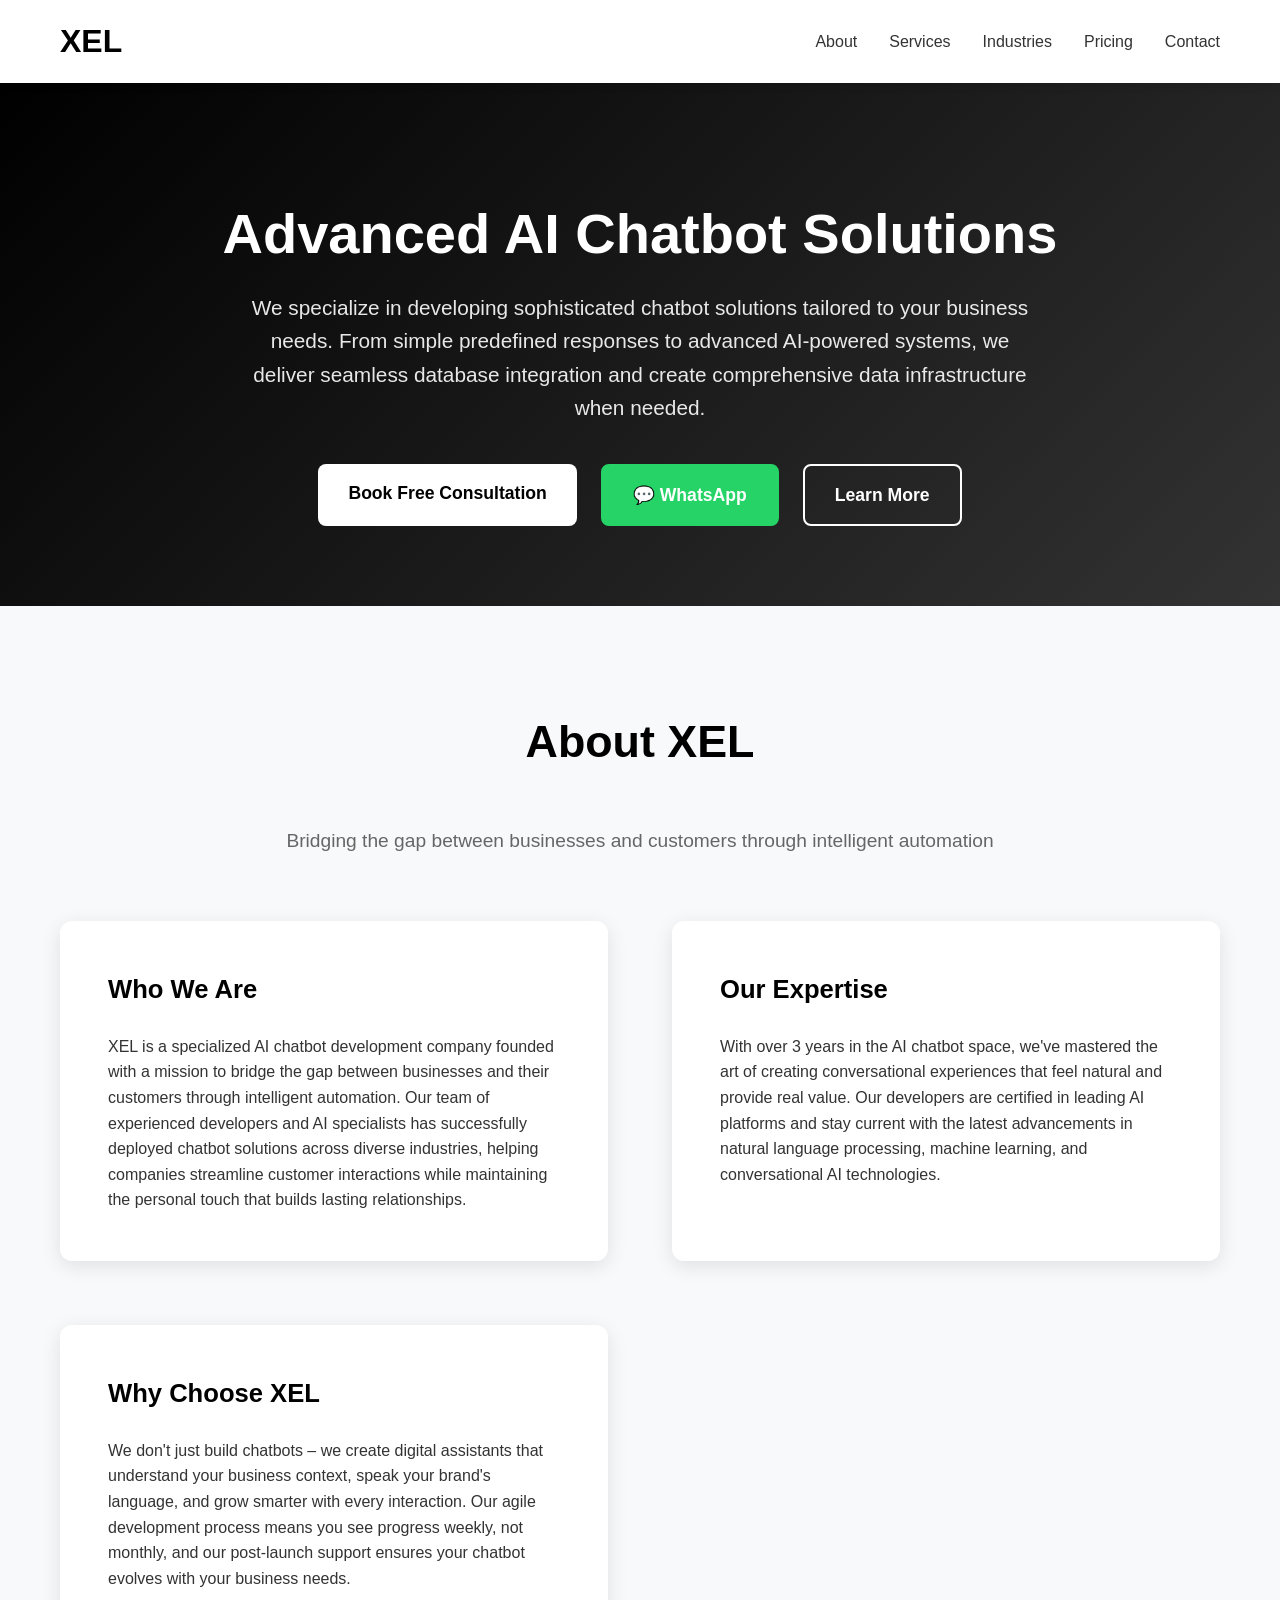
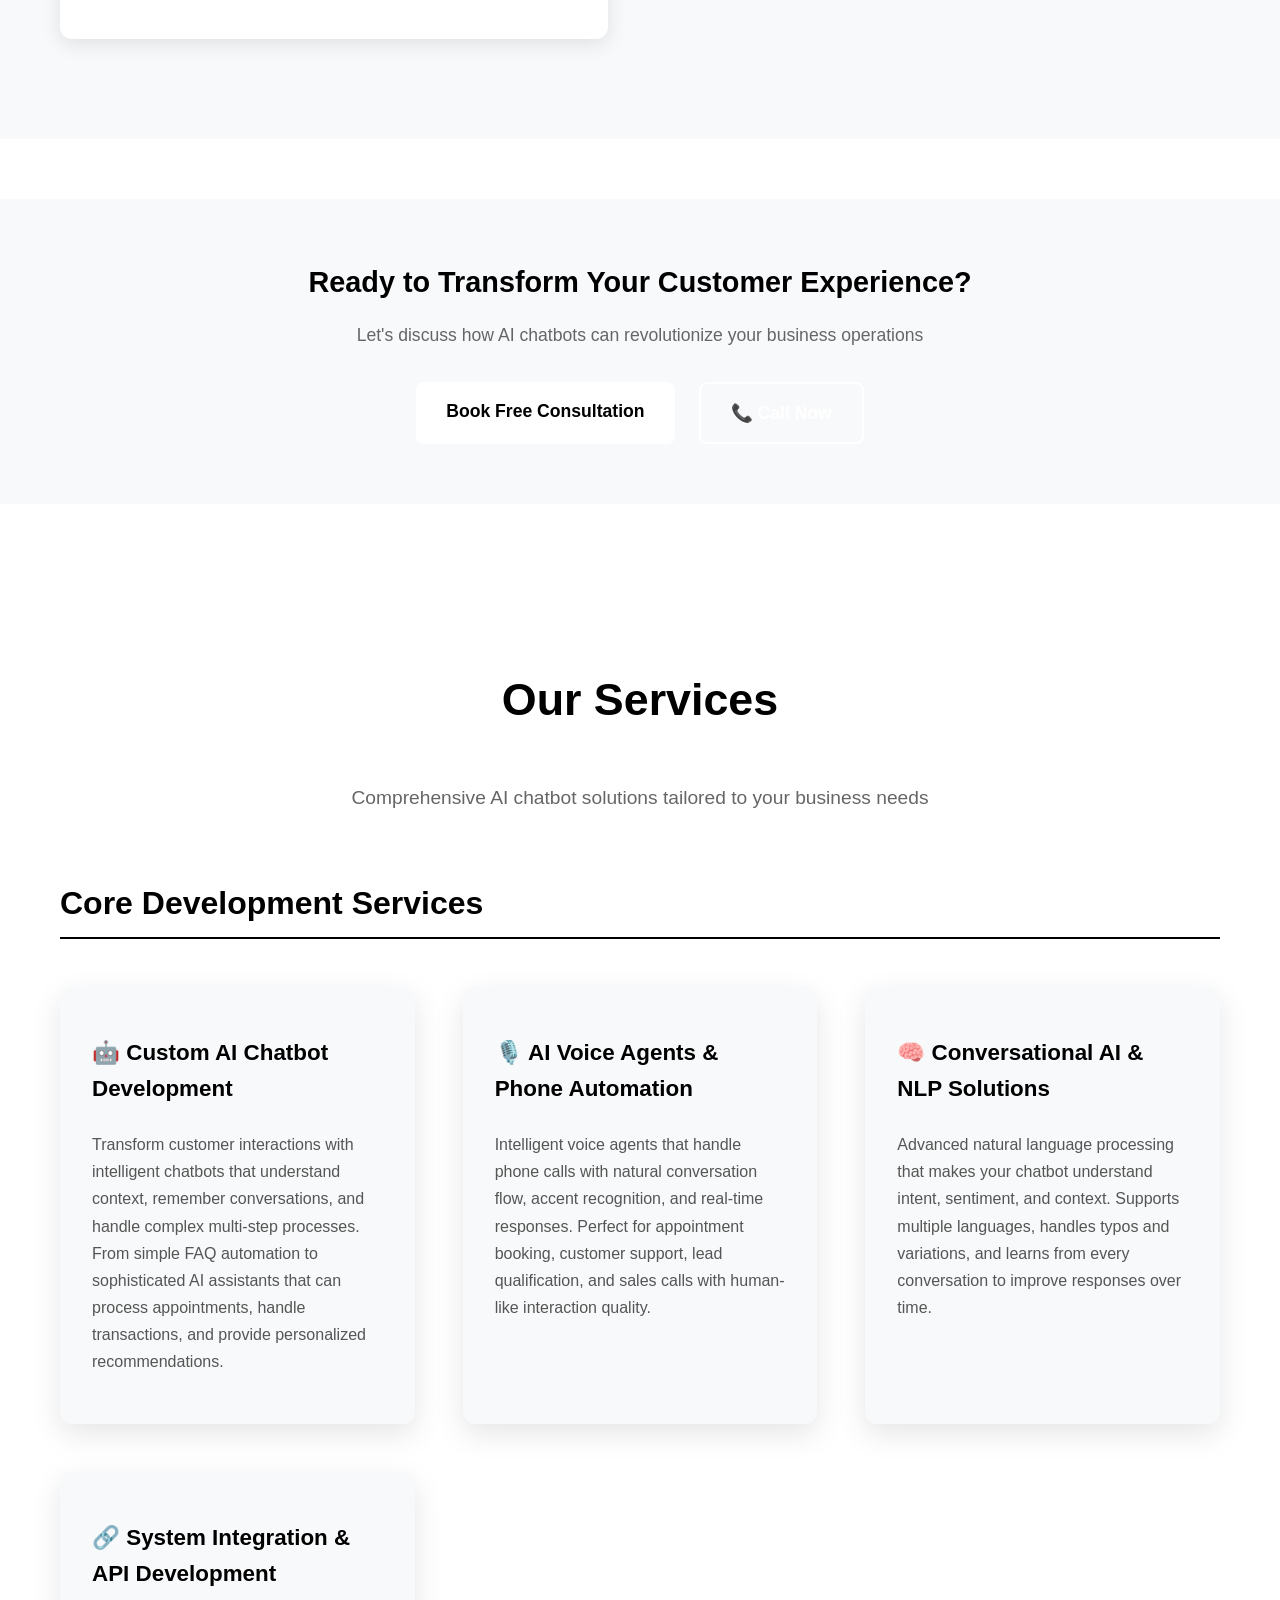
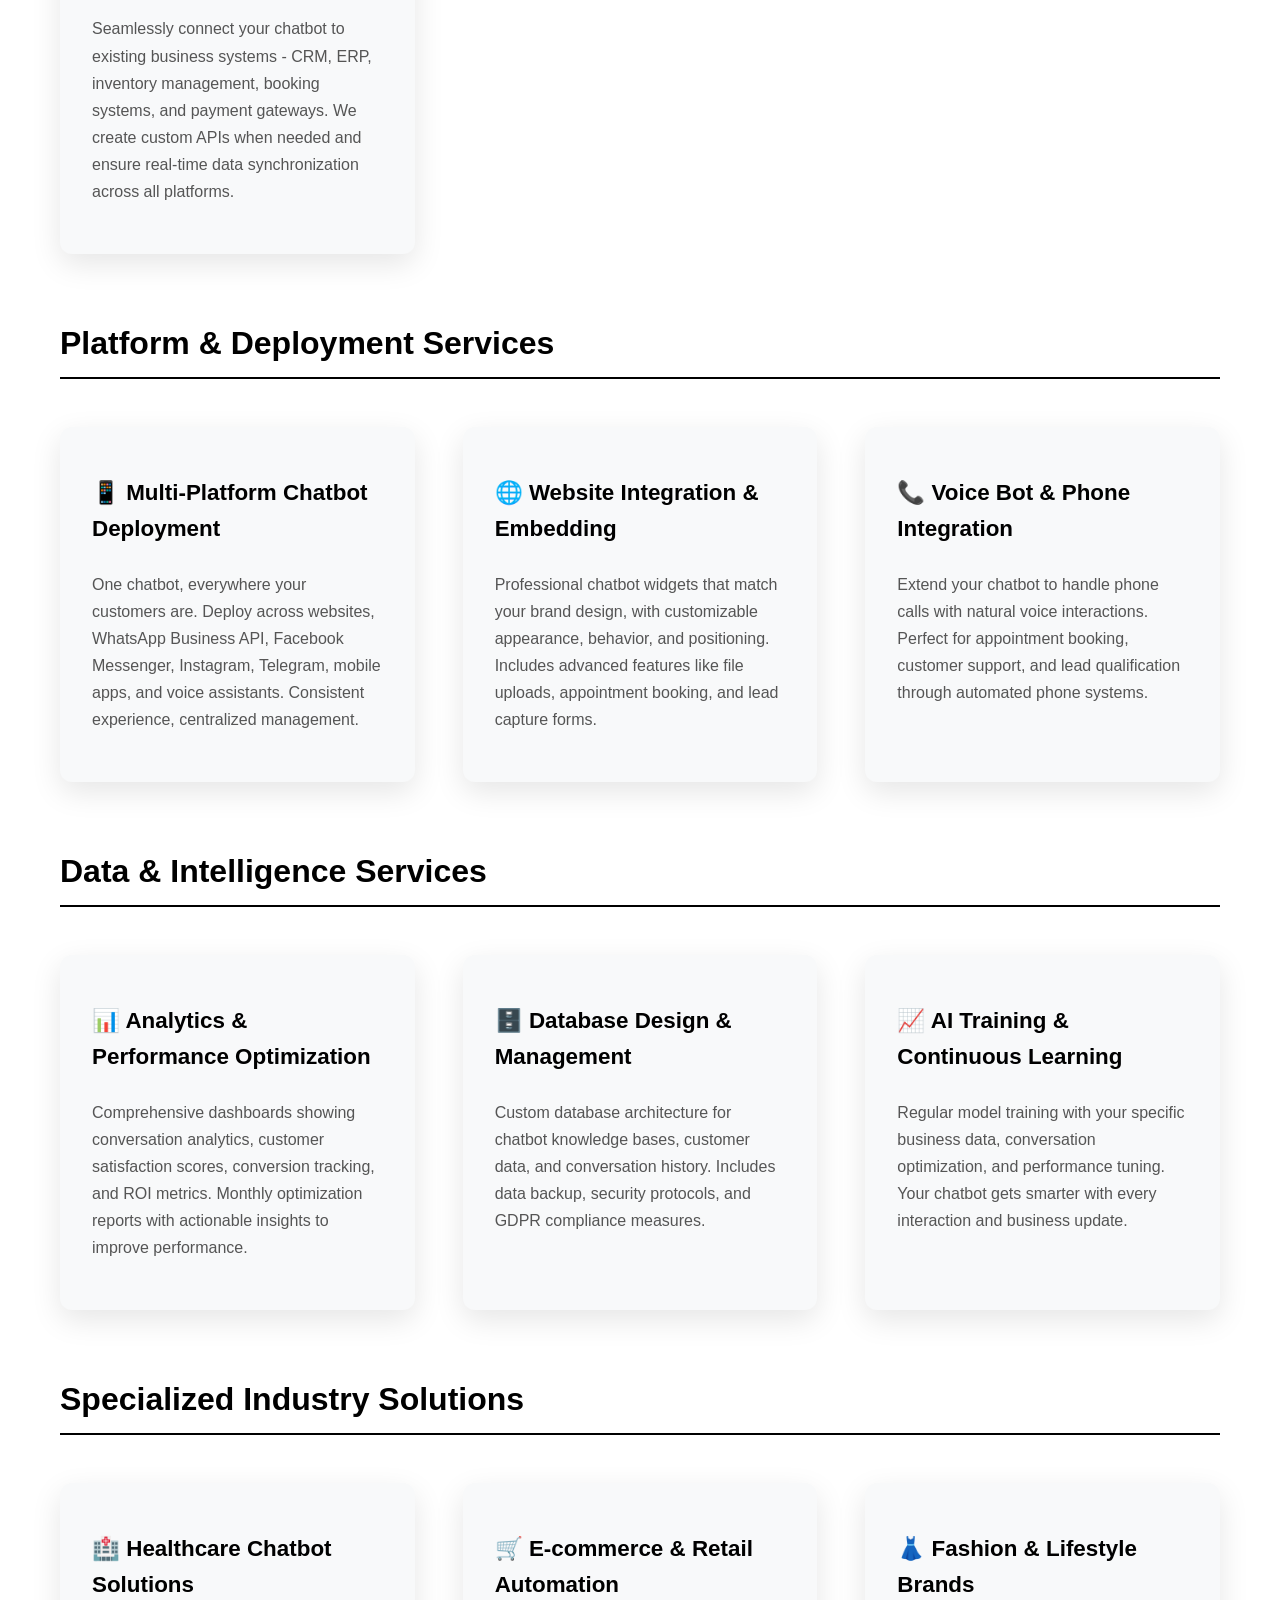
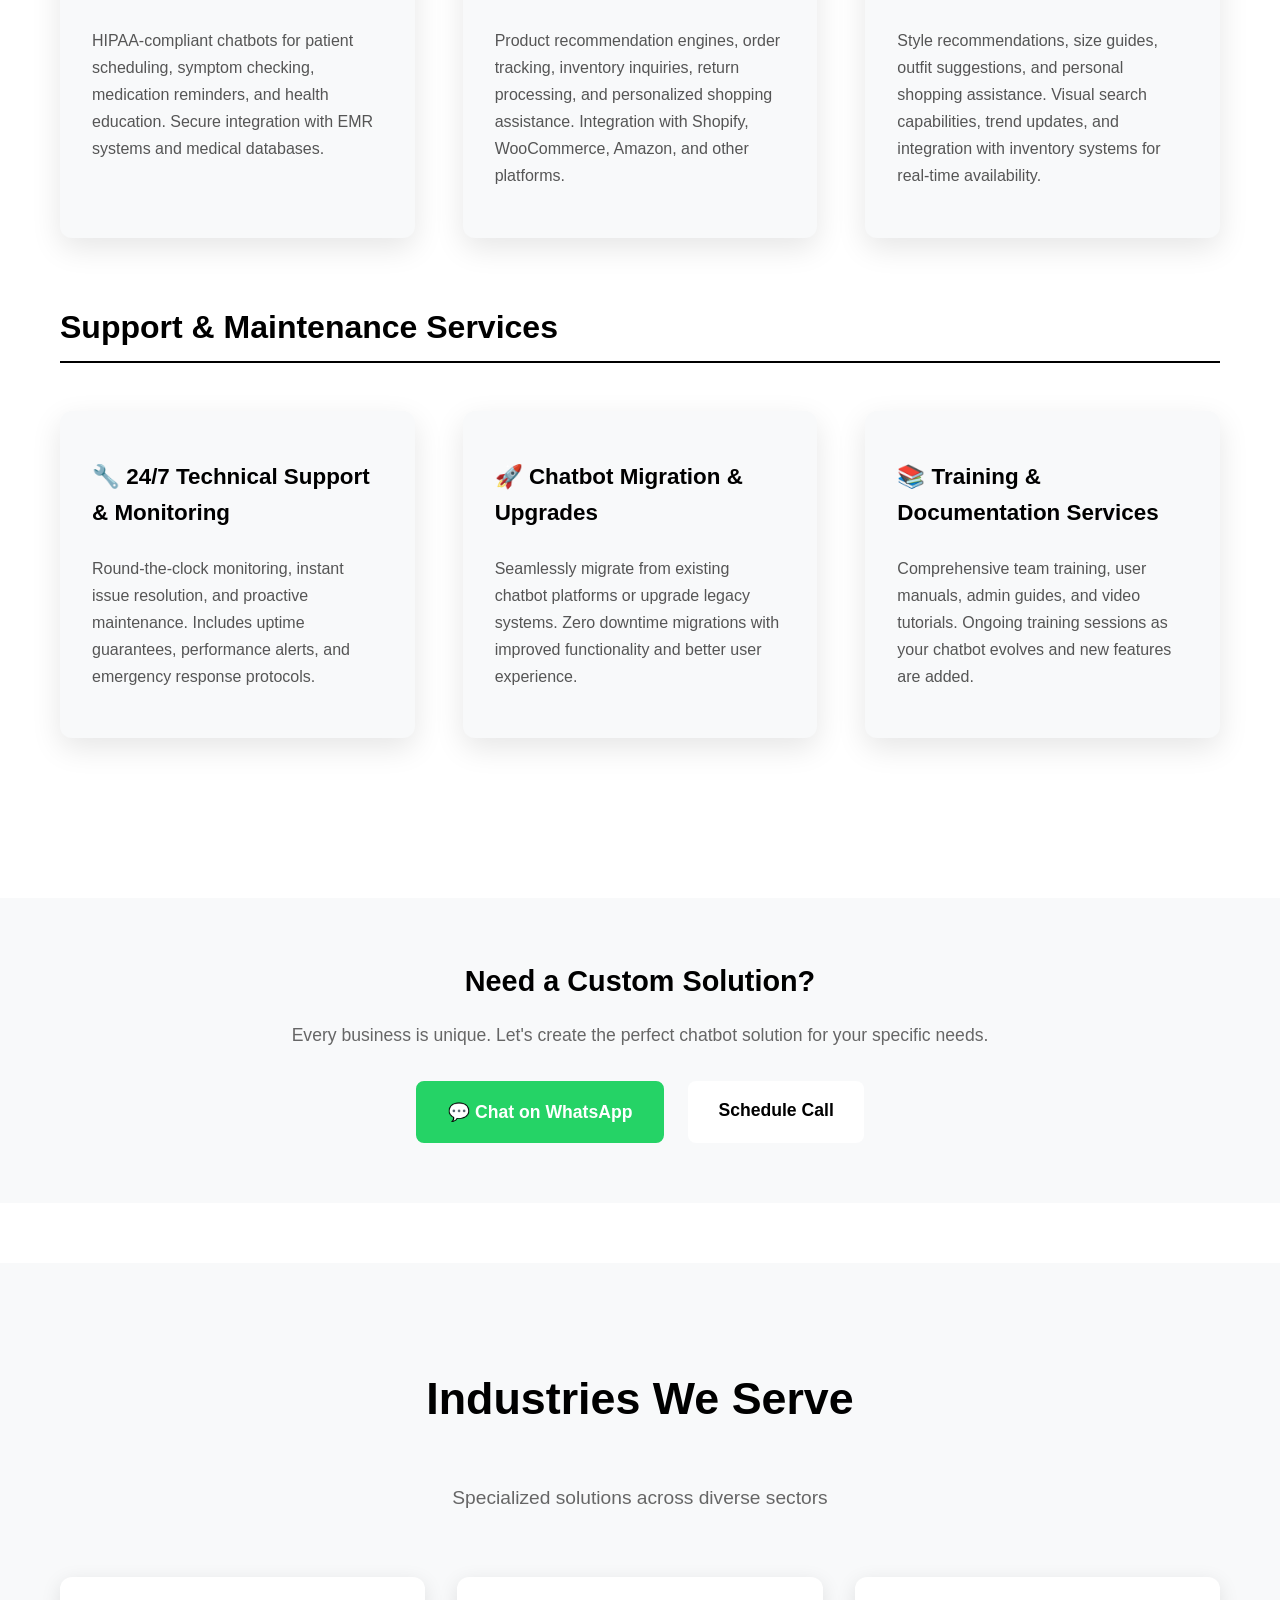
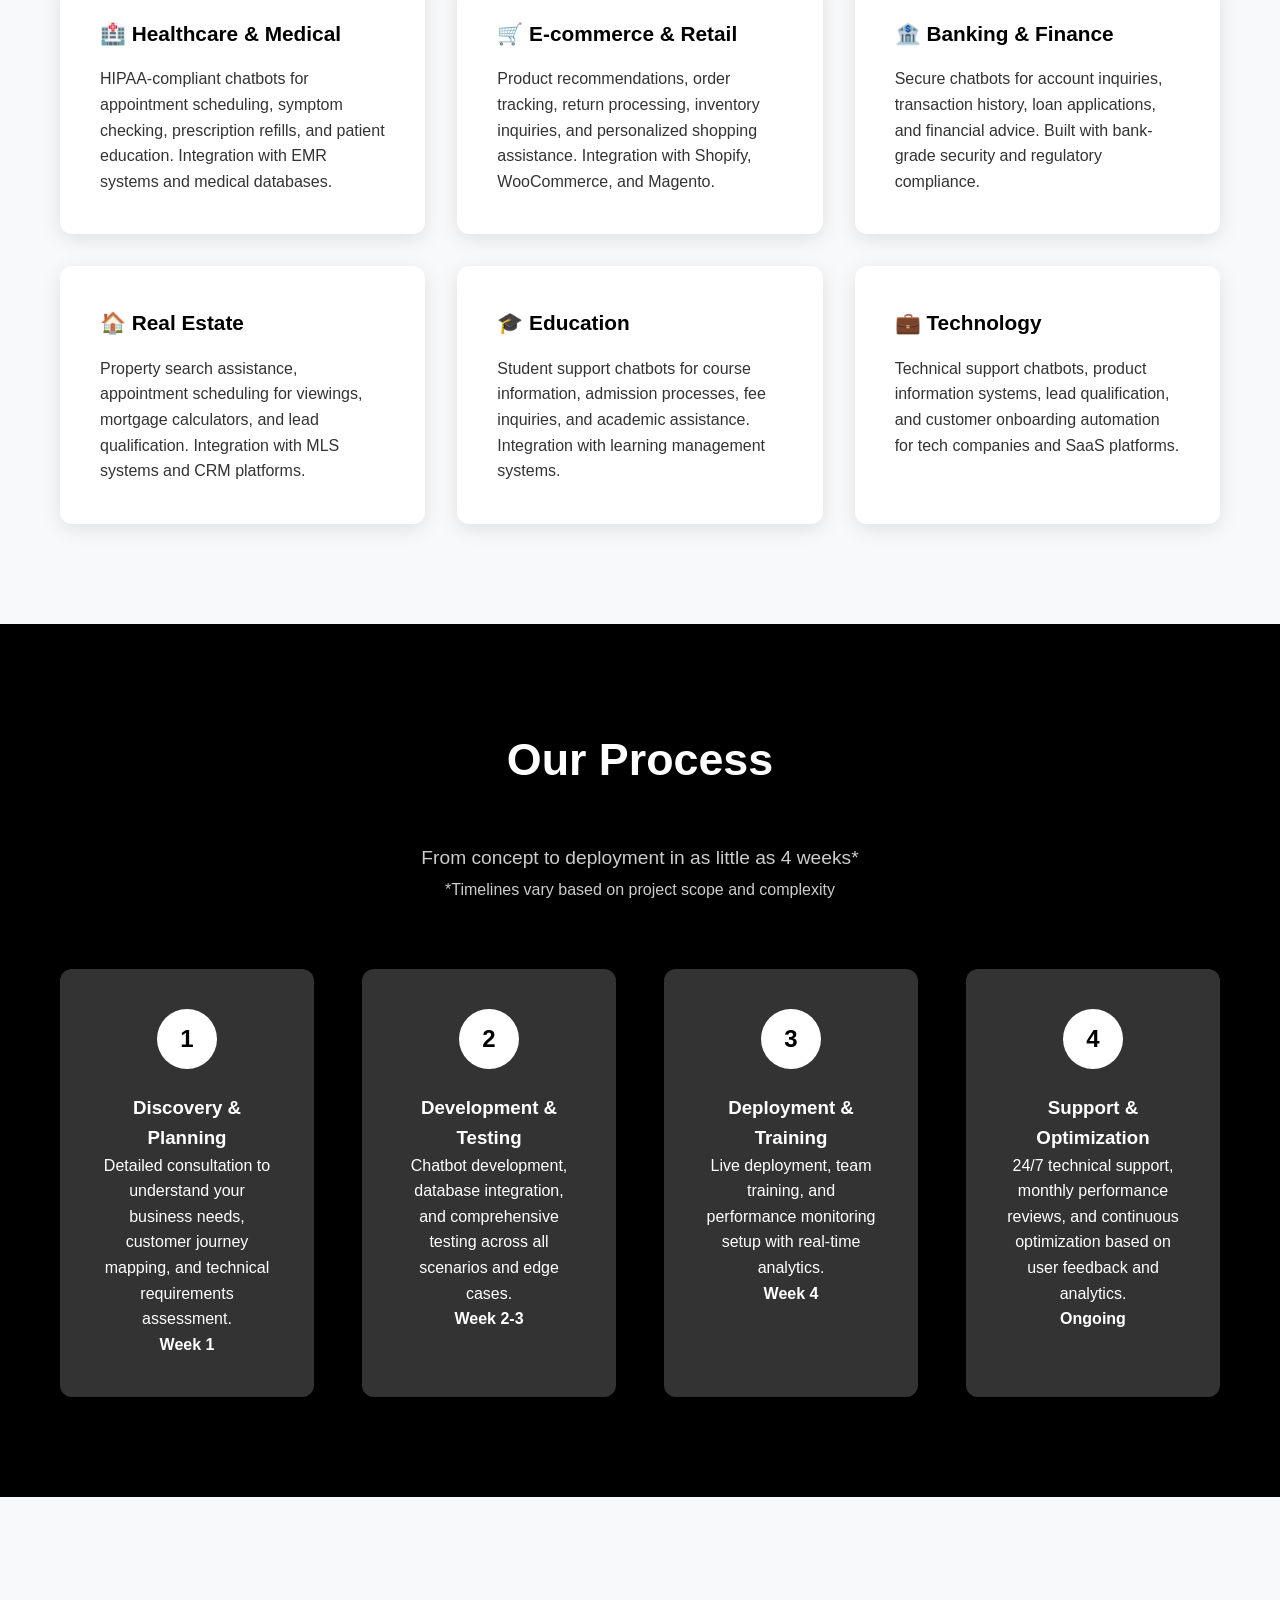
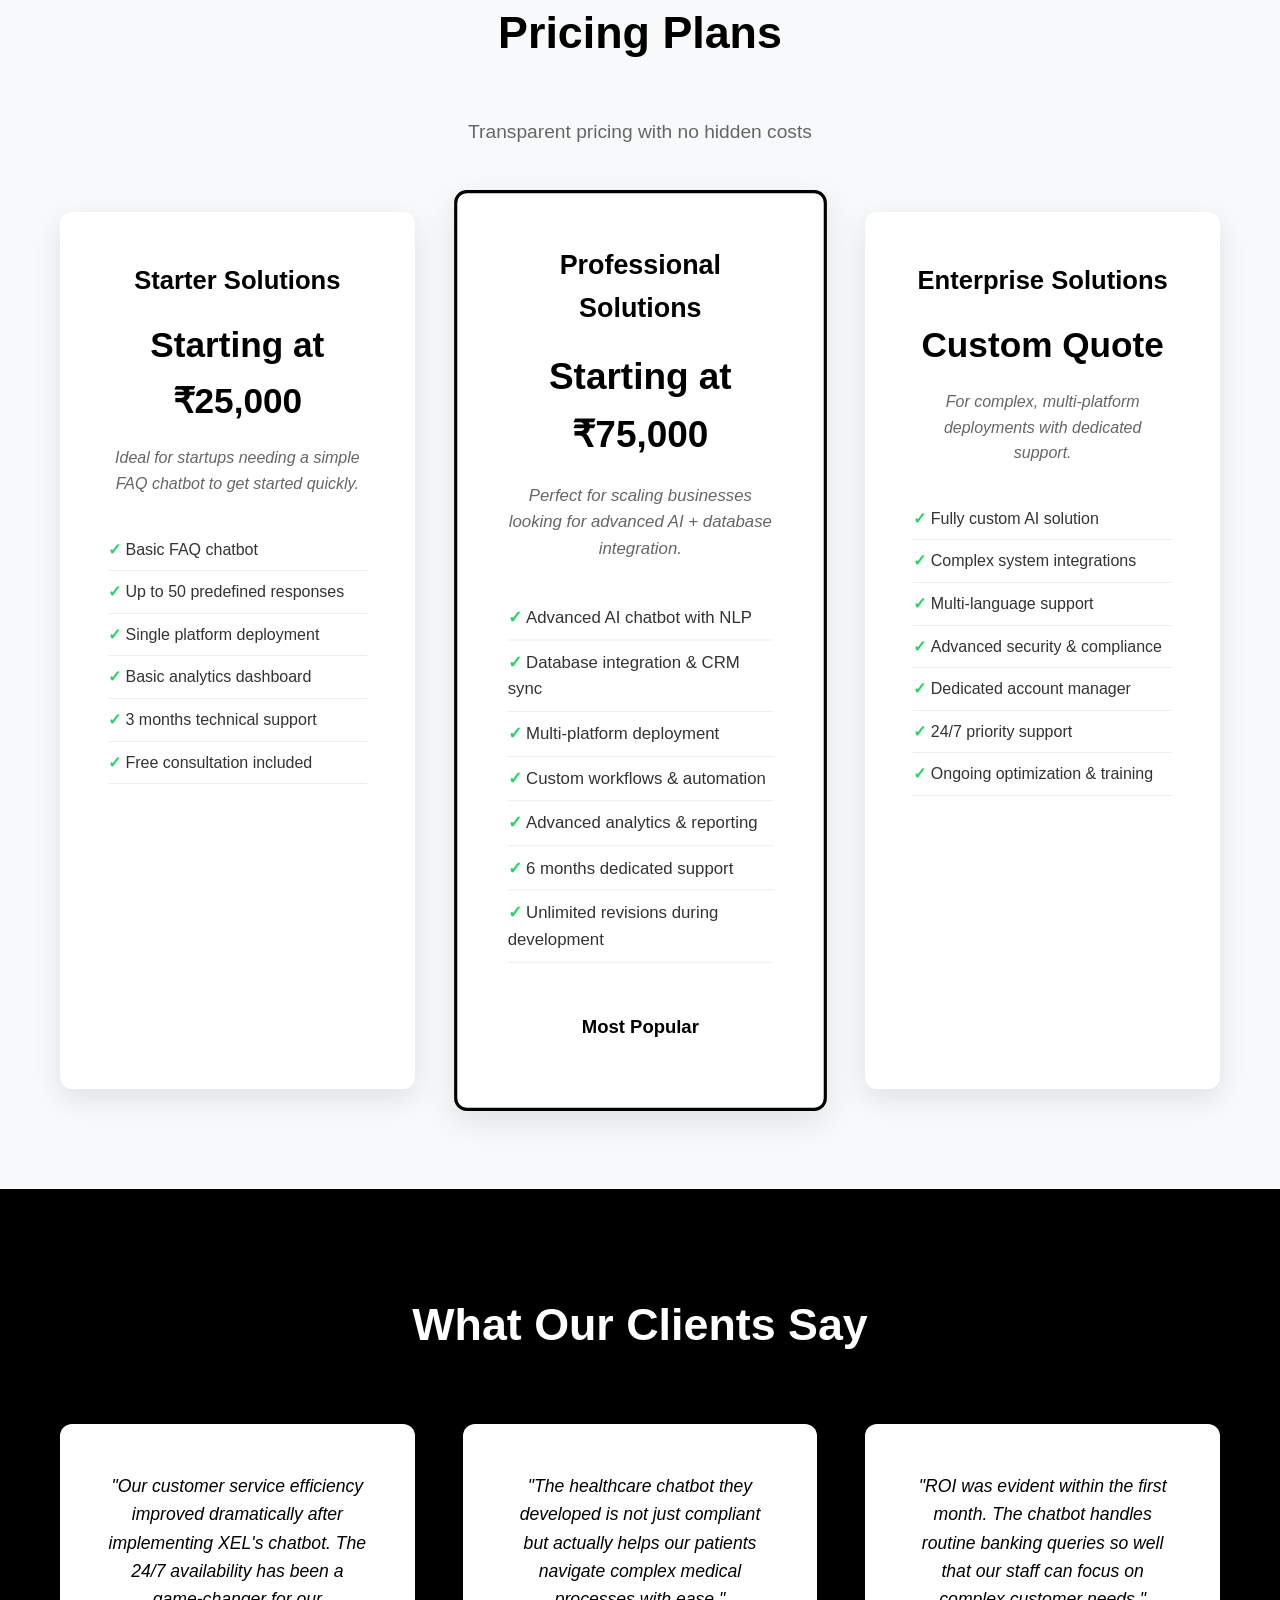
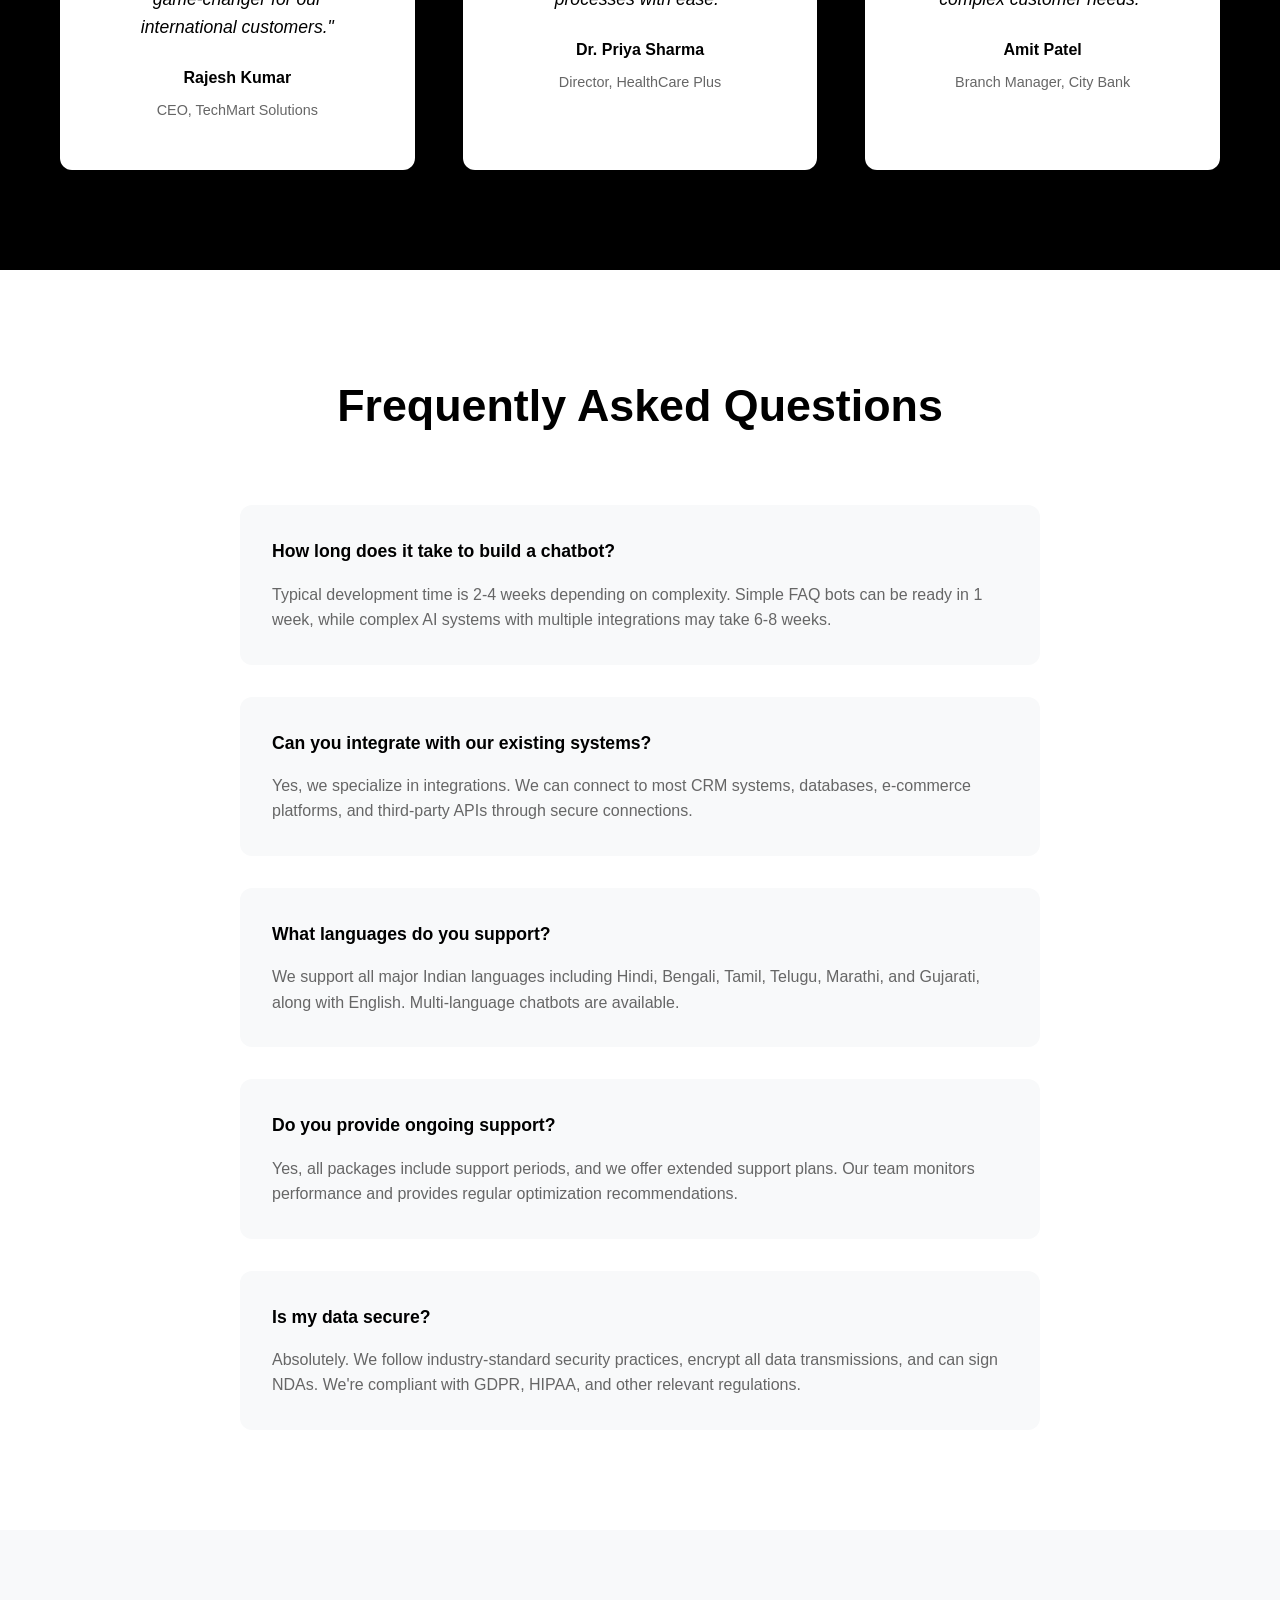
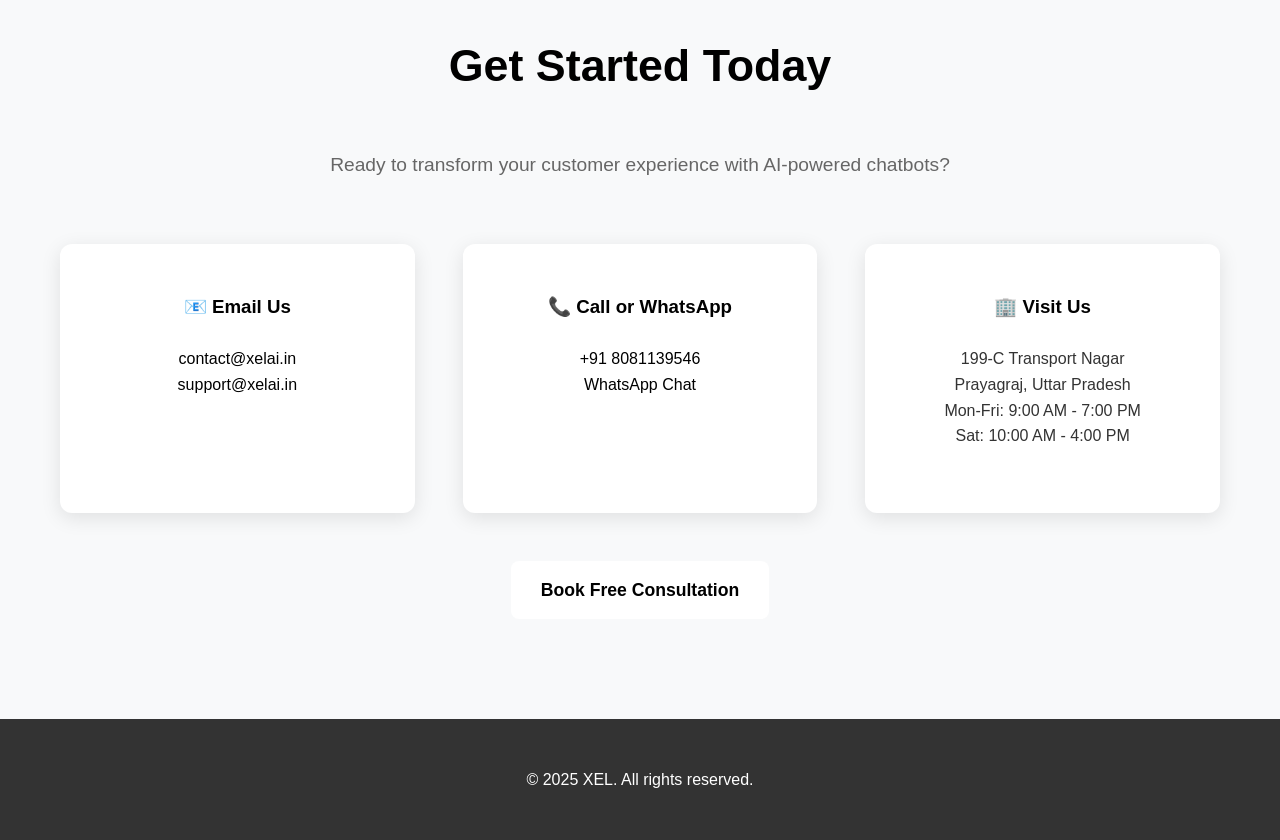
==== xel website final/index.html @ 11190447 "Add files via upload" ====
<!DOCTYPE html>
<html lang="en">
<head>
    <meta charset="UTF-8">
    <meta name="viewport" content="width=device-width, initial-scale=1.0">
    <title>XEL - Advanced AI Chatbot Solutions | Custom Development & Integration</title>
    <meta name="description" content="XEL specializes in AI chatbot development for businesses. Custom solutions, database integration, multi-platform deployment. 3+ years experience across healthcare, e-commerce, banking & more.">
    <meta name="keywords" content="AI chatbot development, custom chatbots, database integration, WhatsApp chatbot, healthcare chatbot, e-commerce chatbot">
    <link rel="icon" type="image/x-icon" href="/favicon.ico">
    <style>
        * {
            margin: 0;
            padding: 0;
            box-sizing: border-box;
        }

        body {
            font-family: -apple-system, BlinkMacSystemFont, 'Segoe UI', Roboto, sans-serif;
            line-height: 1.6;
            color: #333;
            background: #fff;
        }

        .container {
            max-width: 1200px;
            margin: 0 auto;
            padding: 0 20px;
        }

        /* Header */
        .header {
            background: #fff;
            box-shadow: 0 2px 10px rgba(0,0,0,0.1);
            position: fixed;
            width: 100%;
            top: 0;
            z-index: 1000;
            padding: 1rem 0;
        }

        .nav {
            display: flex;
            justify-content: space-between;
            align-items: center;
        }

        .logo {
            font-size: 2rem;
            font-weight: bold;
            color: #000;
            text-decoration: none;
        }

        .nav-links {
            display: flex;
            list-style: none;
            gap: 2rem;
        }

        .nav-links a {
            text-decoration: none;
            color: #333;
            font-weight: 500;
            transition: color 0.3s;
        }

        .nav-links a:hover {
            color: #000;
        }

        /* Hero Section */
        .hero {
            background: linear-gradient(135deg, #000 0%, #333 100%);
            color: white;
            padding: 120px 0 80px;
            text-align: center;
            margin-top: 80px;
        }

        .hero h1 {
            font-size: 3.5rem;
            font-weight: 700;
            margin-bottom: 1.5rem;
            line-height: 1.2;
        }

        .hero p {
            font-size: 1.3rem;
            margin-bottom: 2.5rem;
            opacity: 0.9;
            line-height: 1.6;
            max-width: 800px;
            margin-left: auto;
            margin-right: auto;
        }

        .cta-buttons {
            display: flex;
            gap: 1.5rem;
            justify-content: center;
            flex-wrap: wrap;
        }

        .btn {
            padding: 15px 30px;
            border: none;
            border-radius: 8px;
            font-size: 1.1rem;
            font-weight: 600;
            cursor: pointer;
            transition: all 0.3s;
            text-decoration: none;
            display: inline-block;
        }

        .btn-primary {
            background: #fff;
            color: #000;
        }

        .btn-primary:hover {
            background: #f0f0f0;
            transform: translateY(-2px);
        }

        .btn-secondary {
            background: transparent;
            color: #fff;
            border: 2px solid #fff;
        }

        .btn-secondary:hover {
            background: #fff;
            color: #000;
        }

        .btn-whatsapp {
            background: #25D366;
            color: #fff;
            border: 2px solid #25D366;
        }

        .btn-whatsapp:hover {
            background: #128C7E;
            border-color: #128C7E;
        }

        /* Section Styles */
        .section {
            padding: 100px 0;
        }

        .section-title {
            text-align: center;
            font-size: 2.8rem;
            font-weight: 700;
            margin-bottom: 3rem;
            color: #000;
        }

        .section-subtitle {
            text-align: center;
            font-size: 1.2rem;
            color: #666;
            margin-bottom: 4rem;
            max-width: 800px;
            margin-left: auto;
            margin-right: auto;
        }

        .subsection-title {
            font-size: 2rem;
            font-weight: 600;
            margin: 4rem 0 2rem 0;
            color: #000;
            border-bottom: 2px solid #000;
            padding-bottom: 0.5rem;
        }

        /* CTA Section */
        .cta-section {
            background: #f8f9fa;
            padding: 60px 0;
            text-align: center;
            margin: 60px 0;
        }

        .cta-section h3 {
            font-size: 1.8rem;
            margin-bottom: 1rem;
            color: #000;
        }

        .cta-section p {
            font-size: 1.1rem;
            color: #666;
            margin-bottom: 2rem;
        }

        /* About Section */
        .about {
            background: #f8f9fa;
        }

        .about-grid {
            display: grid;
            grid-template-columns: repeat(auto-fit, minmax(350px, 1fr));
            gap: 4rem;
            margin-top: 4rem;
        }

        .about-card {
            background: #fff;
            padding: 3rem;
            border-radius: 12px;
            box-shadow: 0 5px 20px rgba(0,0,0,0.1);
        }

        .about-card h3 {
            font-size: 1.6rem;
            margin-bottom: 1.5rem;
            color: #000;
        }

        /* Services Section */
        .services {
            background: #fff;
        }

        .services-grid {
            display: grid;
            grid-template-columns: repeat(auto-fit, minmax(350px, 1fr));
            gap: 3rem;
            margin-top: 3rem;
        }

        .service-card {
            background: #f8f9fa;
            padding: 3rem 2rem;
            border-radius: 12px;
            box-shadow: 0 10px 30px rgba(0,0,0,0.1);
            transition: transform 0.3s;
        }

        .service-card:hover {
            transform: translateY(-5px);
        }

        .service-card h4 {
            font-size: 1.4rem;
            margin-bottom: 1.5rem;
            color: #000;
            display: flex;
            align-items: center;
            gap: 0.5rem;
        }

        .service-card p {
            line-height: 1.7;
            color: #555;
        }

        /* Industries Section */
        .industries {
            background: #f8f9fa;
        }

        .industries-grid {
            display: grid;
            grid-template-columns: repeat(auto-fit, minmax(280px, 1fr));
            gap: 2rem;
            margin-top: 4rem;
        }

        .industry-card {
            background: #fff;
            padding: 2.5rem;
            border-radius: 12px;
            box-shadow: 0 5px 20px rgba(0,0,0,0.1);
            transition: transform 0.3s;
        }

        .industry-card:hover {
            transform: translateY(-3px);
        }

        .industry-card h3 {
            color: #000;
            margin-bottom: 1rem;
            font-size: 1.3rem;
        }

        /* Process Section */
        .process {
            background: #000;
            color: #fff;
        }

        .process .section-title {
            color: #fff;
        }

        .process .section-subtitle {
            color: #ccc;
        }

        .process-grid {
            display: grid;
            grid-template-columns: repeat(auto-fit, minmax(250px, 1fr));
            gap: 3rem;
            margin-top: 4rem;
        }

        .process-card {
            background: #333;
            padding: 2.5rem;
            border-radius: 12px;
            text-align: center;
        }

        .process-number {
            width: 60px;
            height: 60px;
            background: #fff;
            color: #000;
            border-radius: 50%;
            display: flex;
            align-items: center;
            justify-content: center;
            font-size: 1.5rem;
            font-weight: bold;
            margin: 0 auto 1.5rem;
        }

        /* Pricing Section */
        .pricing {
            background: #f8f9fa;
        }

        .pricing-grid {
            display: grid;
            grid-template-columns: repeat(auto-fit, minmax(320px, 1fr));
            gap: 3rem;
            margin-top: 4rem;
        }

        .pricing-card {
            background: #fff;
            padding: 3rem;
            border-radius: 12px;
            box-shadow: 0 10px 30px rgba(0,0,0,0.1);
            text-align: center;
            position: relative;
        }

        .pricing-card.featured {
            border: 3px solid #000;
            transform: scale(1.05);
        }

        .pricing-card h3 {
            font-size: 1.6rem;
            margin-bottom: 1rem;
            color: #000;
        }

        .pricing-price {
            font-size: 2.2rem;
            font-weight: bold;
            color: #000;
            margin-bottom: 1rem;
        }

        .pricing-subtitle {
            font-size: 1rem;
            color: #666;
            margin-bottom: 2rem;
            font-style: italic;
        }

        .pricing-features {
            list-style: none;
            margin-bottom: 2rem;
            text-align: left;
        }

        .pricing-features li {
            padding: 0.5rem 0;
            border-bottom: 1px solid #eee;
        }

        .pricing-features li:before {
            content: "✓ ";
            color: #25D366;
            font-weight: bold;
        }

        /* FAQ Section */
        .faq {
            background: #fff;
        }

        .faq-grid {
            display: grid;
            gap: 2rem;
            margin-top: 4rem;
            max-width: 800px;
            margin-left: auto;
            margin-right: auto;
        }

        .faq-item {
            background: #f8f9fa;
            padding: 2rem;
            border-radius: 12px;
            cursor: pointer;
            transition: all 0.3s;
        }

        .faq-item:hover {
            background: #e9ecef;
        }

        .faq-question {
            font-weight: 600;
            font-size: 1.1rem;
            margin-bottom: 1rem;
            color: #000;
        }

        .faq-answer {
            color: #666;
            line-height: 1.6;
        }

        /* Testimonials */
        .testimonials {
            padding: 100px 0;
            background: #000;
            color: #fff;
        }

        .testimonials .section-title {
            color: #fff;
        }

        .testimonial-grid {
            display: grid;
            grid-template-columns: repeat(auto-fit, minmax(300px, 1fr));
            gap: 3rem;
            margin-top: 4rem;
        }

        .testimonial-card {
            background: #fff;
            color: #000;
            padding: 3rem;
            border-radius: 12px;
            text-align: center;
        }

        .testimonial-quote {
            font-size: 1.1rem;
            font-style: italic;
            margin-bottom: 1.5rem;
            line-height: 1.6;
        }

        .testimonial-author {
            font-weight: 600;
            margin-bottom: 0.5rem;
        }

        .testimonial-role {
            color: #666;
            font-size: 0.9rem;
        }

        /* Contact */
        .contact {
            padding: 100px 0;
            background: #f8f9fa;
            text-align: center;
        }

        .contact-grid {
            display: grid;
            grid-template-columns: repeat(auto-fit, minmax(300px, 1fr));
            gap: 3rem;
            margin-top: 4rem;
        }

        .contact-card {
            background: #fff;
            padding: 3rem;
            border-radius: 12px;
            box-shadow: 0 5px 20px rgba(0,0,0,0.1);
        }

        .contact-card h3 {
            color: #000;
            margin-bottom: 1.5rem;
        }

        .contact-info {
            margin: 1rem 0;
        }

        .contact-info a {
            color: #000;
            text-decoration: none;
            font-weight: 500;
        }

        .contact-info a:hover {
            text-decoration: underline;
        }

        /* Footer */
        .footer {
            background: #333;
            color: #fff;
            padding: 3rem 0;
            text-align: center;
        }

        /* Responsive */
        @media (max-width: 768px) {
            .hero h1 {
                font-size: 2.5rem;
            }
            
            .hero p {
                font-size: 1.1rem;
            }
            
            .nav-links {
                display: none;
            }
            
            .cta-buttons {
                flex-direction: column;
                align-items: center;
            }

            .pricing-card.featured {
                transform: none;
            }

            .section-title {
                font-size: 2.2rem;
            }

            .subsection-title {
                font-size: 1.6rem;
            }
        }
    </style>
</head>
<body>
    <!-- Header -->
    <header class="header">
        <nav class="nav container">
            <a href="/" class="logo">XEL</a>
            <ul class="nav-links">
                <li><a href="#about">About</a></li>
                <li><a href="#services">Services</a></li>
                <li><a href="#industries">Industries</a></li>
                <li><a href="#pricing">Pricing</a></li>
                <li><a href="#contact">Contact</a></li>
            </ul>
        </nav>
    </header>

    <!-- Hero Section -->
    <section class="hero">
        <div class="container">
            <h1>Advanced AI Chatbot Solutions</h1>
            <p>We specialize in developing sophisticated chatbot solutions tailored to your business needs. From simple predefined responses to advanced AI-powered systems, we deliver seamless database integration and create comprehensive data infrastructure when needed.</p>
            <div class="cta-buttons">
                <a href="https://calendly.com/outreach-xelai/60min" class="btn btn-primary">Book Free Consultation</a>
                <a href="https://wa.me/918081139546" class="btn btn-whatsapp">💬 WhatsApp</a>
                <a href="#about" class="btn btn-secondary">Learn More</a>
            </div>
        </div>
    </section>

    <!-- About Section -->
    <section id="about" class="section about">
        <div class="container">
            <h2 class="section-title">About XEL</h2>
            <p class="section-subtitle">Bridging the gap between businesses and customers through intelligent automation</p>
            <div class="about-grid">
                <div class="about-card">
                    <h3>Who We Are</h3>
                    <p>XEL is a specialized AI chatbot development company founded with a mission to bridge the gap between businesses and their customers through intelligent automation. Our team of experienced developers and AI specialists has successfully deployed chatbot solutions across diverse industries, helping companies streamline customer interactions while maintaining the personal touch that builds lasting relationships.</p>
                </div>
                <div class="about-card">
                    <h3>Our Expertise</h3>
                    <p>With over 3 years in the AI chatbot space, we've mastered the art of creating conversational experiences that feel natural and provide real value. Our developers are certified in leading AI platforms and stay current with the latest advancements in natural language processing, machine learning, and conversational AI technologies.</p>
                </div>
                <div class="about-card">
                    <h3>Why Choose XEL</h3>
                    <p>We don't just build chatbots – we create digital assistants that understand your business context, speak your brand's language, and grow smarter with every interaction. Our agile development process means you see progress weekly, not monthly, and our post-launch support ensures your chatbot evolves with your business needs.</p>
                </div>
            </div>
        </div>
    </section>

    <!-- CTA Section 1 -->
    <section class="cta-section">
        <div class="container">
            <h3>Ready to Transform Your Customer Experience?</h3>
            <p>Let's discuss how AI chatbots can revolutionize your business operations</p>
            <div class="cta-buttons">
                <a href="https://calendly.com/outreach-xelai/60min" class="btn btn-primary">Book Free Consultation</a>
                <a href="tel:+918081139546" class="btn btn-secondary">📞 Call Now</a>
            </div>
        </div>
    </section>

    <!-- Services Section -->
    <section id="services" class="section services">
        <div class="container">
            <h2 class="section-title">Our Services</h2>
            <p class="section-subtitle">Comprehensive AI chatbot solutions tailored to your business needs</p>

            <!-- Core Development Services -->
            <h3 class="subsection-title">Core Development Services</h3>
            <div class="services-grid">
                <div class="service-card">
                    <h4>🤖 Custom AI Chatbot Development</h4>
                    <p>Transform customer interactions with intelligent chatbots that understand context, remember conversations, and handle complex multi-step processes. From simple FAQ automation to sophisticated AI assistants that can process appointments, handle transactions, and provide personalized recommendations.</p>
                </div>
                <div class="service-card">
                    <h4>🎙️ AI Voice Agents & Phone Automation</h4>
                    <p>Intelligent voice agents that handle phone calls with natural conversation flow, accent recognition, and real-time responses. Perfect for appointment booking, customer support, lead qualification, and sales calls with human-like interaction quality.</p>
                </div>
                <div class="service-card">
                    <h4>🧠 Conversational AI & NLP Solutions</h4>
                    <p>Advanced natural language processing that makes your chatbot understand intent, sentiment, and context. Supports multiple languages, handles typos and variations, and learns from every conversation to improve responses over time.</p>
                </div>
                <div class="service-card">
                    <h4>🔗 System Integration & API Development</h4>
                    <p>Seamlessly connect your chatbot to existing business systems - CRM, ERP, inventory management, booking systems, and payment gateways. We create custom APIs when needed and ensure real-time data synchronization across all platforms.</p>
                </div>
            </div>

            <!-- Platform & Deployment Services -->
            <h3 class="subsection-title">Platform & Deployment Services</h3>
            <div class="services-grid">
                <div class="service-card">
                    <h4>📱 Multi-Platform Chatbot Deployment</h4>
                    <p>One chatbot, everywhere your customers are. Deploy across websites, WhatsApp Business API, Facebook Messenger, Instagram, Telegram, mobile apps, and voice assistants. Consistent experience, centralized management.</p>
                </div>
                <div class="service-card">
                    <h4>🌐 Website Integration & Embedding</h4>
                    <p>Professional chatbot widgets that match your brand design, with customizable appearance, behavior, and positioning. Includes advanced features like file uploads, appointment booking, and lead capture forms.</p>
                </div>
                <div class="service-card">
                    <h4>📞 Voice Bot & Phone Integration</h4>
                    <p>Extend your chatbot to handle phone calls with natural voice interactions. Perfect for appointment booking, customer support, and lead qualification through automated phone systems.</p>
                </div>
            </div>

            <!-- Data & Intelligence Services -->
            <h3 class="subsection-title">Data & Intelligence Services</h3>
            <div class="services-grid">
                <div class="service-card">
                    <h4>📊 Analytics & Performance Optimization</h4>
                    <p>Comprehensive dashboards showing conversation analytics, customer satisfaction scores, conversion tracking, and ROI metrics. Monthly optimization reports with actionable insights to improve performance.</p>
                </div>
                <div class="service-card">
                    <h4>🗄️ Database Design & Management</h4>
                    <p>Custom database architecture for chatbot knowledge bases, customer data, and conversation history. Includes data backup, security protocols, and GDPR compliance measures.</p>
                </div>
                <div class="service-card">
                    <h4>📈 AI Training & Continuous Learning</h4>
                    <p>Regular model training with your specific business data, conversation optimization, and performance tuning. Your chatbot gets smarter with every interaction and business update.</p>
                </div>
            </div>

            <!-- Specialized Industry Solutions -->
            <h3 class="subsection-title">Specialized Industry Solutions</h3>
            <div class="services-grid">
                <div class="service-card">
                    <h4>🏥 Healthcare Chatbot Solutions</h4>
                    <p>HIPAA-compliant chatbots for patient scheduling, symptom checking, medication reminders, and health education. Secure integration with EMR systems and medical databases.</p>
                </div>
                <div class="service-card">
                    <h4>🛒 E-commerce & Retail Automation</h4>
                    <p>Product recommendation engines, order tracking, inventory inquiries, return processing, and personalized shopping assistance. Integration with Shopify, WooCommerce, Amazon, and other platforms.</p>
                </div>
                <div class="service-card">
                    <h4>👗 Fashion & Lifestyle Brands</h4>
                    <p>Style recommendations, size guides, outfit suggestions, and personal shopping assistance. Visual search capabilities, trend updates, and integration with inventory systems for real-time availability.</p>
                </div>
            </div>

            <!-- Support & Maintenance Services -->
            <h3 class="subsection-title">Support & Maintenance Services</h3>
            <div class="services-grid">
                <div class="service-card">
                    <h4>🔧 24/7 Technical Support & Monitoring</h4>
                    <p>Round-the-clock monitoring, instant issue resolution, and proactive maintenance. Includes uptime guarantees, performance alerts, and emergency response protocols.</p>
                </div>
                <div class="service-card">
                    <h4>🚀 Chatbot Migration & Upgrades</h4>
                    <p>Seamlessly migrate from existing chatbot platforms or upgrade legacy systems. Zero downtime migrations with improved functionality and better user experience.</p>
                </div>
                <div class="service-card">
                    <h4>📚 Training & Documentation Services</h4>
                    <p>Comprehensive team training, user manuals, admin guides, and video tutorials. Ongoing training sessions as your chatbot evolves and new features are added.</p>
                </div>
            </div>
        </div>
    </section>

    <!-- CTA Section 2 -->
    <section class="cta-section">
        <div class="container">
            <h3>Need a Custom Solution?</h3>
            <p>Every business is unique. Let's create the perfect chatbot solution for your specific needs.</p>
            <div class="cta-buttons">
                <a href="https://wa.me/918081139546" class="btn btn-whatsapp">💬 Chat on WhatsApp</a>
                <a href="https://calendly.com/outreach-xelai/60min" class="btn btn-primary">Schedule Call</a>
            </div>
        </div>
    </section>

    <!-- Industries Section -->
    <section id="industries" class="section industries">
        <div class="container">
            <h2 class="section-title">Industries We Serve</h2>
            <p class="section-subtitle">Specialized solutions across diverse sectors</p>
            <div class="industries-grid">
                <div class="industry-card">
                    <h3>🏥 Healthcare & Medical</h3>
                    <p>HIPAA-compliant chatbots for appointment scheduling, symptom checking, prescription refills, and patient education. Integration with EMR systems and medical databases.</p>
                </div>
                <div class="industry-card">
                    <h3>🛒 E-commerce & Retail</h3>
                    <p>Product recommendations, order tracking, return processing, inventory inquiries, and personalized shopping assistance. Integration with Shopify, WooCommerce, and Magento.</p>
                </div>
                <div class="industry-card">
                    <h3>🏦 Banking & Finance</h3>
                    <p>Secure chatbots for account inquiries, transaction history, loan applications, and financial advice. Built with bank-grade security and regulatory compliance.</p>
                </div>
                <div class="industry-card">
                    <h3>🏠 Real Estate</h3>
                    <p>Property search assistance, appointment scheduling for viewings, mortgage calculators, and lead qualification. Integration with MLS systems and CRM platforms.</p>
                </div>
                <div class="industry-card">
                    <h3>🎓 Education</h3>
                    <p>Student support chatbots for course information, admission processes, fee inquiries, and academic assistance. Integration with learning management systems.</p>
                </div>
                <div class="industry-card">
                    <h3>💼 Technology</h3>
                    <p>Technical support chatbots, product information systems, lead qualification, and customer onboarding automation for tech companies and SaaS platforms.</p>
                </div>
            </div>
        </div>
    </section>

    <!-- Process Section -->
    <section id="process" class="section process">
        <div class="container">
            <h2 class="section-title">Our Process</h2>
            <p class="section-subtitle">From concept to deployment in as little as 4 weeks*<br><small>*Timelines vary based on project scope and complexity</small></p>
            <div class="process-grid">
                <div class="process-card">
                    <div class="process-number">1</div>
                    <h3>Discovery & Planning</h3>
                    <p>Detailed consultation to understand your business needs, customer journey mapping, and technical requirements assessment.</p>
                    <strong>Week 1</strong>
                </div>
                <div class="process-card">
                    <div class="process-number">2</div>
                    <h3>Development & Testing</h3>
                    <p>Chatbot development, database integration, and comprehensive testing across all scenarios and edge cases.</p>
                    <strong>Week 2-3</strong>
                </div>
                <div class="process-card">
                    <div class="process-number">3</div>
                    <h3>Deployment & Training</h3>
                    <p>Live deployment, team training, and performance monitoring setup with real-time analytics.</p>
                    <strong>Week 4</strong>
                </div>
                <div class="process-card">
                    <div class="process-number">4</div>
                    <h3>Support & Optimization</h3>
                    <p>24/7 technical support, monthly performance reviews, and continuous optimization based on user feedback and analytics.</p>
                    <strong>Ongoing</strong>
                </div>
            </div>
        </div>
    </section>

    <!-- Pricing Section -->
    <section id="pricing" class="section pricing">
        <div class="container">
            <h2 class="section-title">Pricing Plans</h2>
            <p class="section-subtitle">Transparent pricing with no hidden costs</p>
            <div class="pricing-grid">
                <div class="pricing-card">
                    <h3>Starter Solutions</h3>
                    <div class="pricing-price">Starting at ₹25,000</div>
                    <p class="pricing-subtitle">Ideal for startups needing a simple FAQ chatbot to get started quickly.</p>
                    <ul class="pricing-features">
                        <li>Basic FAQ chatbot</li>
                        <li>Up to 50 predefined responses</li>
                        <li>Single platform deployment</li>
                        <li>Basic analytics dashboard</li>
                        <li>3 months technical support</li>
                        <li>Free consultation included</li>
                    </ul>
                    <a href="https://calendly.com/outreach-xelai/60min" class="btn btn-secondary">Get Started</a>
                </div>
                <div class="pricing-card featured">
                    <h3>Professional Solutions</h3>
                    <div class="pricing-price">Starting at ₹75,000</div>
                    <p class="pricing-subtitle">Perfect for scaling businesses looking for advanced AI + database integration.</p>
                    <ul class="pricing-features">
                        <li>Advanced AI chatbot with NLP</li>
                        <li>Database integration & CRM sync</li>
                        <li>Multi-platform deployment</li>
                        <li>Custom workflows & automation</li>
                        <li>Advanced analytics & reporting</li>
                        <li>6 months dedicated support</li>
                        <li>Unlimited revisions during development</li>
                    </ul>
                    <a href="https://calendly.com/outreach-xelai/60min" class="btn btn-primary">Most Popular</a>
                </div>
                <div class="pricing-card">
                    <h3>Enterprise Solutions</h3>
                    <div class="pricing-price">Custom Quote</div>
                    <p class="pricing-subtitle">For complex, multi‑platform deployments with dedicated support.</p>
                    <ul class="pricing-features">
                        <li>Fully custom AI solution</li>
                        <li>Complex system integrations</li>
                        <li>Multi-language support</li>
                        <li>Advanced security & compliance</li>
                        <li>Dedicated account manager</li>
                        <li>24/7 priority support</li>
                        <li>Ongoing optimization & training</li>
                    </ul>
                    <a href="https://calendly.com/outreach-xelai/60min" class="btn btn-secondary">Contact Us</a>
                </div>
            </div>
        </div>
    </section>

    <!-- Testimonials -->
    <section id="testimonials" class="testimonials">
        <div class="container">
            <h2 class="section-title">What Our Clients Say</h2>
            <div class="testimonial-grid">
                <div class="testimonial-card">
                    <div class="testimonial-quote">"Our customer service efficiency improved dramatically after implementing XEL's chatbot. The 24/7 availability has been a game-changer for our international customers."</div>
                    <div class="testimonial-author">Rajesh Kumar</div>
                    <div class="testimonial-role">CEO, TechMart Solutions</div>
                </div>
                <div class="testimonial-card">
                    <div class="testimonial-quote">"The healthcare chatbot they developed is not just compliant but actually helps our patients navigate complex medical processes with ease."</div>
                    <div class="testimonial-author">Dr. Priya Sharma</div>
                    <div class="testimonial-role">Director, HealthCare Plus</div>
                </div>
                <div class="testimonial-card">
                    <div class="testimonial-quote">"ROI was evident within the first month. The chatbot handles routine banking queries so well that our staff can focus on complex customer needs."</div>
                    <div class="testimonial-author">Amit Patel</div>
                    <div class="testimonial-role">Branch Manager, City Bank</div>
                </div>
            </div>
        </div>
    </section>

    <!-- FAQ Section -->
    <section id="faq" class="section faq">
        <div class="container">
            <h2 class="section-title">Frequently Asked Questions</h2>
            <div class="faq-grid">
                <div class="faq-item">
                    <div class="faq-question">How long does it take to build a chatbot?</div>
                    <div class="faq-answer">Typical development time is 2-4 weeks depending on complexity. Simple FAQ bots can be ready in 1 week, while complex AI systems with multiple integrations may take 6-8 weeks.</div>
                </div>
                <div class="faq-item">
                    <div class="faq-question">Can you integrate with our existing systems?</div>
                    <div class="faq-answer">Yes, we specialize in integrations. We can connect to most CRM systems, databases, e-commerce platforms, and third-party APIs through secure connections.</div>
                </div>
                <div class="faq-item">
                    <div class="faq-question">What languages do you support?</div>
                    <div class="faq-answer">We support all major Indian languages including Hindi, Bengali, Tamil, Telugu, Marathi, and Gujarati, along with English. Multi-language chatbots are available.</div>
                </div>
                <div class="faq-item">
                    <div class="faq-question">Do you provide ongoing support?</div>
                    <div class="faq-answer">Yes, all packages include support periods, and we offer extended support plans. Our team monitors performance and provides regular optimization recommendations.</div>
                </div>
                <div class="faq-item">
                    <div class="faq-question">Is my data secure?</div>
                    <div class="faq-answer">Absolutely. We follow industry-standard security practices, encrypt all data transmissions, and can sign NDAs. We're compliant with GDPR, HIPAA, and other relevant regulations.</div>
                </div>
            </div>
        </div>
    </section>

    <!-- Contact -->
    <section id="contact" class="section contact">
        <div class="container">
            <h2 class="section-title">Get Started Today</h2>
            <p class="section-subtitle">Ready to transform your customer experience with AI-powered chatbots?</p>
            <div class="contact-grid">
                <div class="contact-card">
                    <h3>📧 Email Us</h3>
                    <div class="contact-info">
                        <a href="mailto:contact@xelai.in">contact@xelai.in</a><br>
                        <a href="mailto:support@xelai.in">support@xelai.in</a>
                    </div>
                </div>
                <div class="contact-card">
                    <h3>📞 Call or WhatsApp</h3>
                    <div class="contact-info">
                        <a href="tel:+918081139546">+91 8081139546</a><br>
                        <a href="https://wa.me/918081139546">WhatsApp Chat</a>
                    </div>
                </div>
                <div class="contact-card">
                    <h3>🏢 Visit Us</h3>
                    <div class="contact-info">
                        199-C Transport Nagar<br>
                        Prayagraj, Uttar Pradesh<br>
                        Mon-Fri: 9:00 AM - 7:00 PM<br>
                        Sat: 10:00 AM - 4:00 PM
                    </div>
                </div>
            </div>
            <div style="margin-top: 3rem;">
                <a href="https://calendly.com/outreach-xelai/60min" class="btn btn-primary">Book Free Consultation</a>
            </div>
        </div>
    </section>

    <!-- Footer -->
    <footer class="footer">
        <div class="container">
            <p>&copy; 2025 XEL. All rights reserved.</p>
        </div>
    </footer>

    <script>
        // Smooth scrolling for navigation links
        document.querySelectorAll('a[href^="#"]').forEach(anchor => {
            anchor.addEventListener('click', function (e) {
                e.preventDefault();
                const target = document.querySelector(this.getAttribute('href'));
                if (target) {
                    target.scrollIntoView({
                        behavior: 'smooth',
                        block: 'start'
                    });
                }
            });
        });
    </script>
</body>
</html>
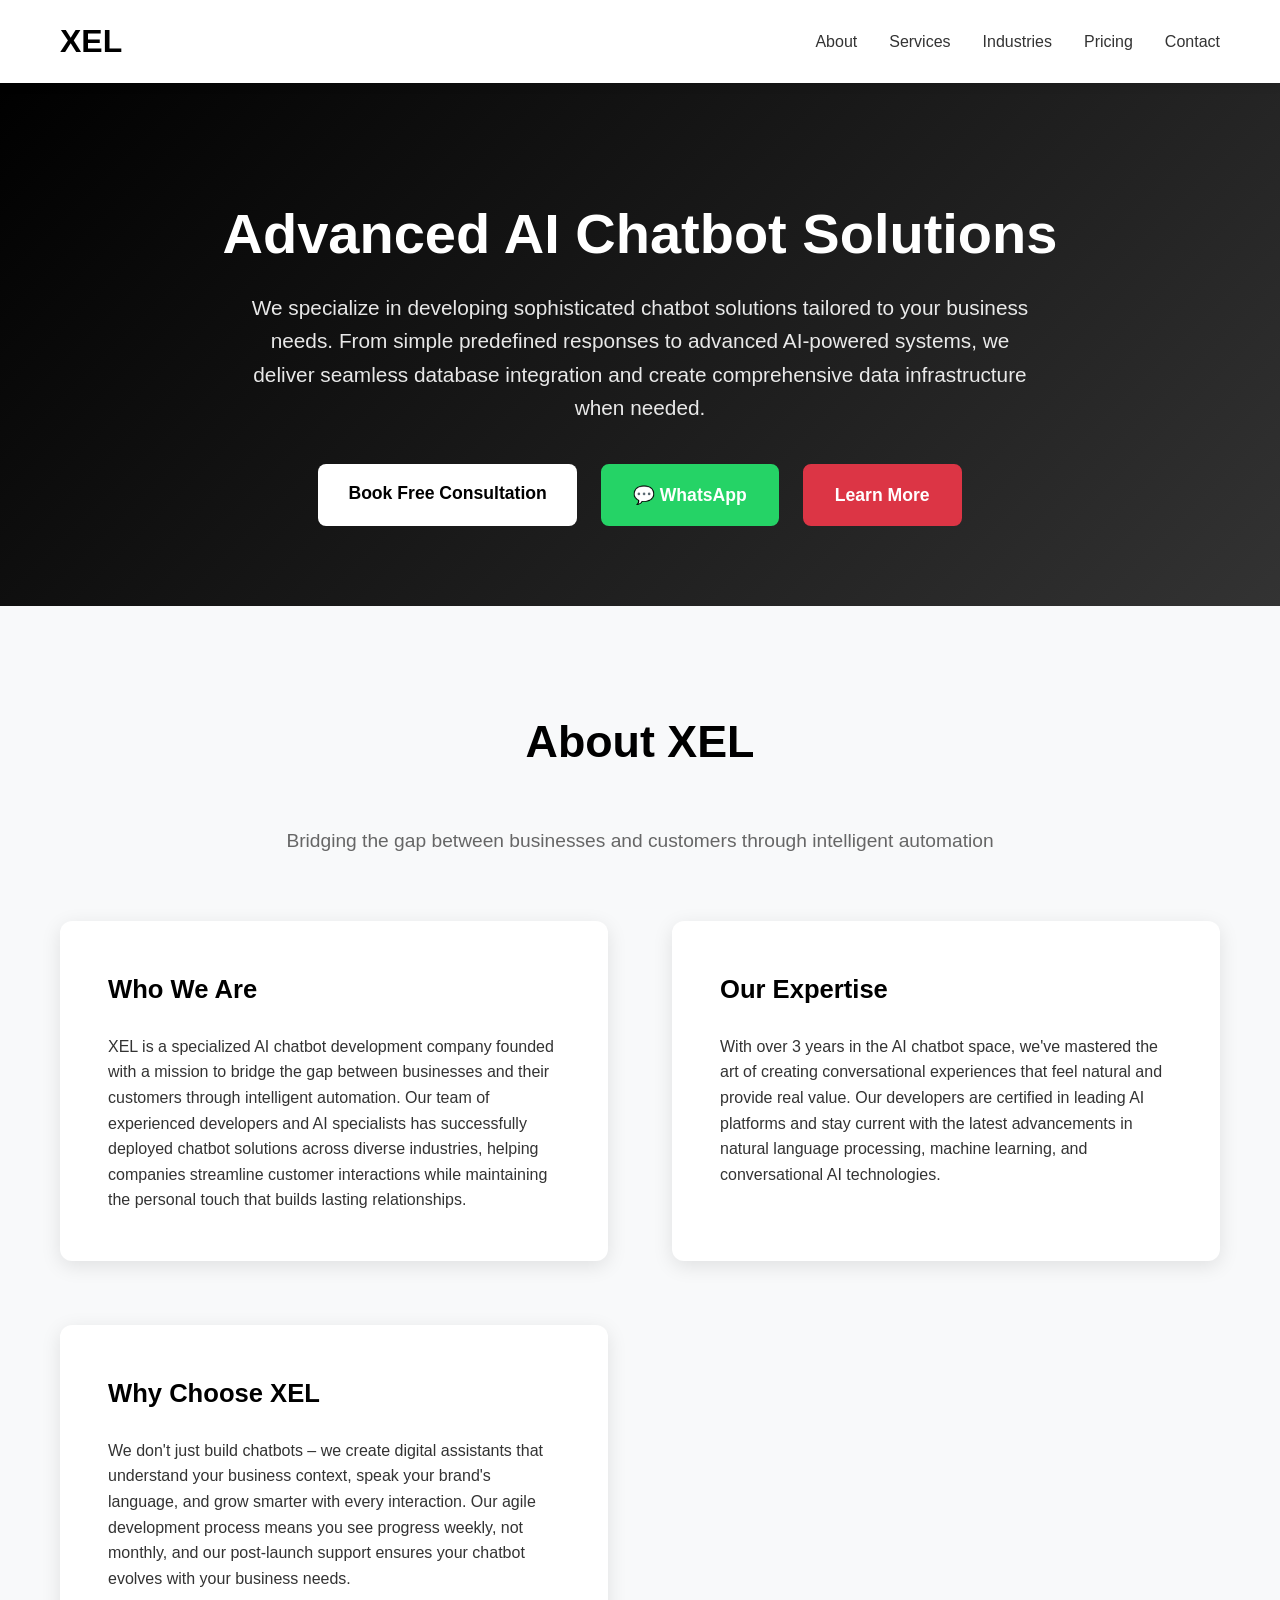
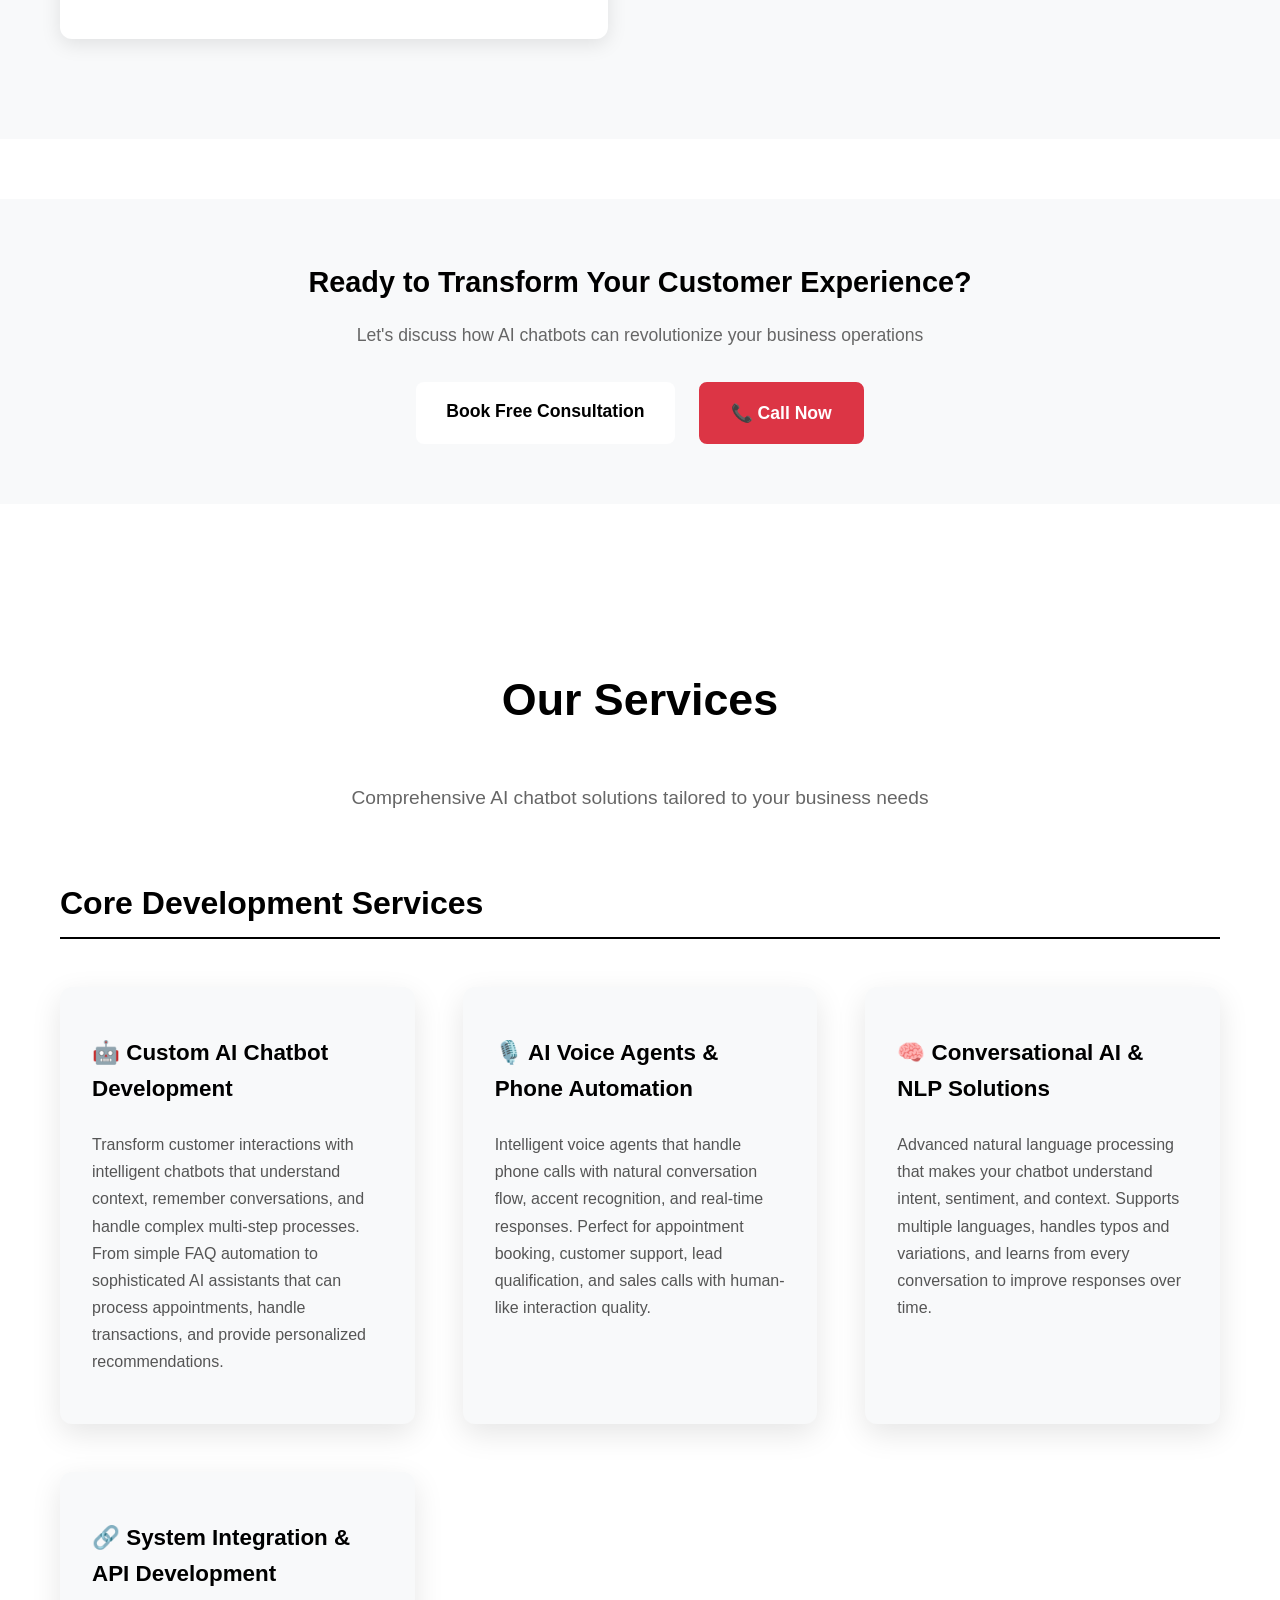
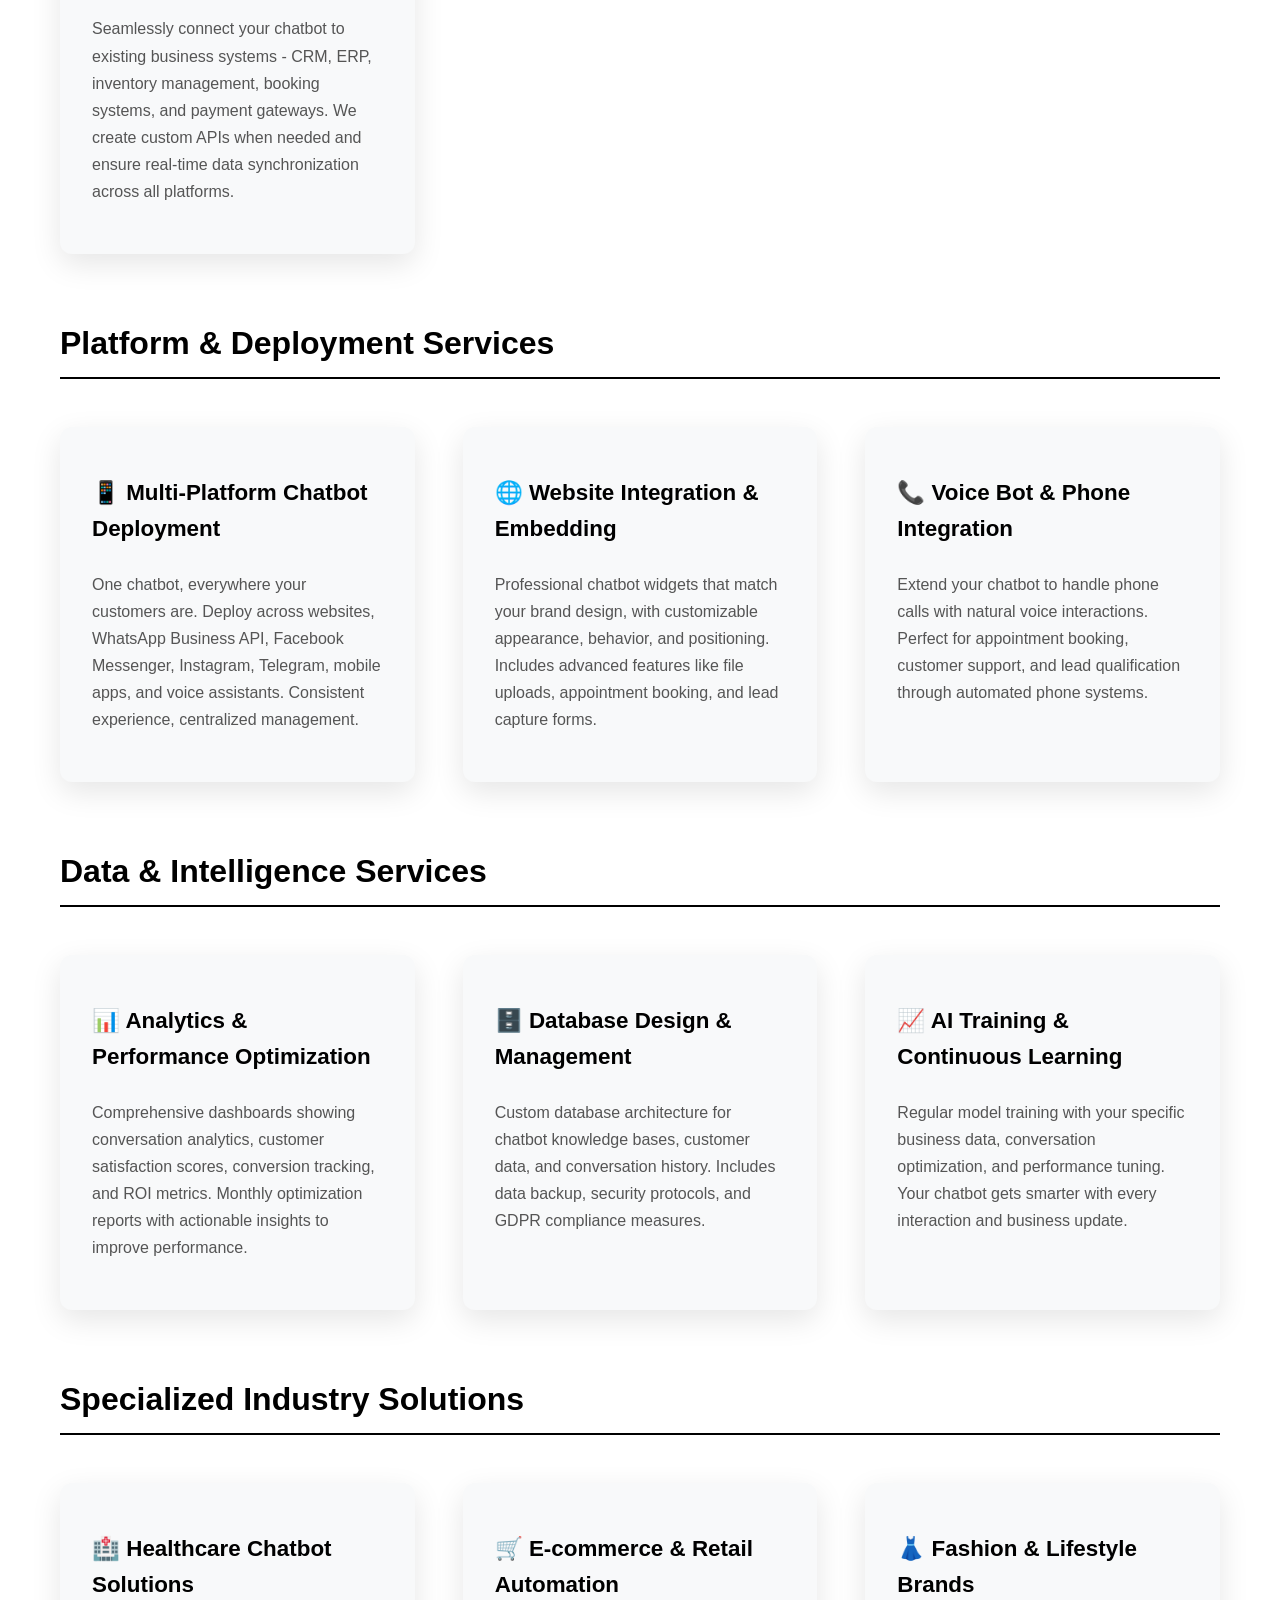
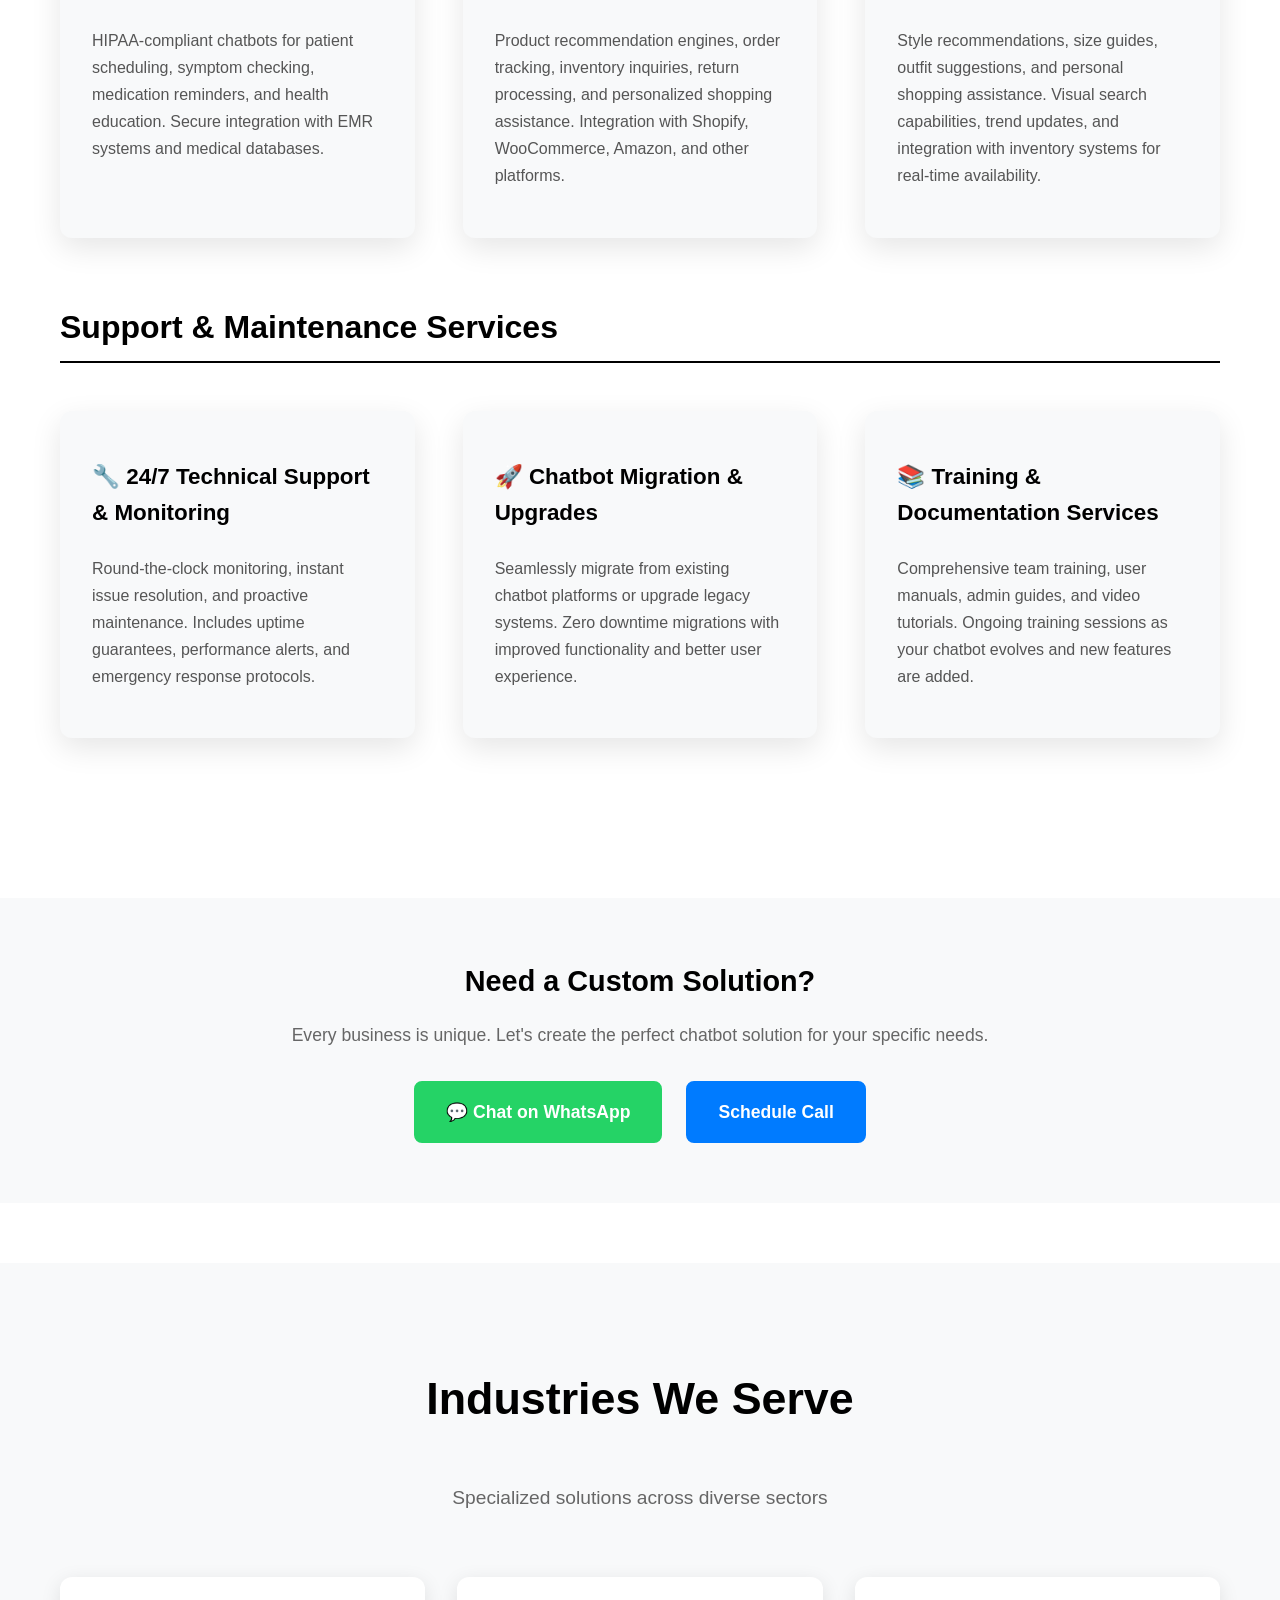
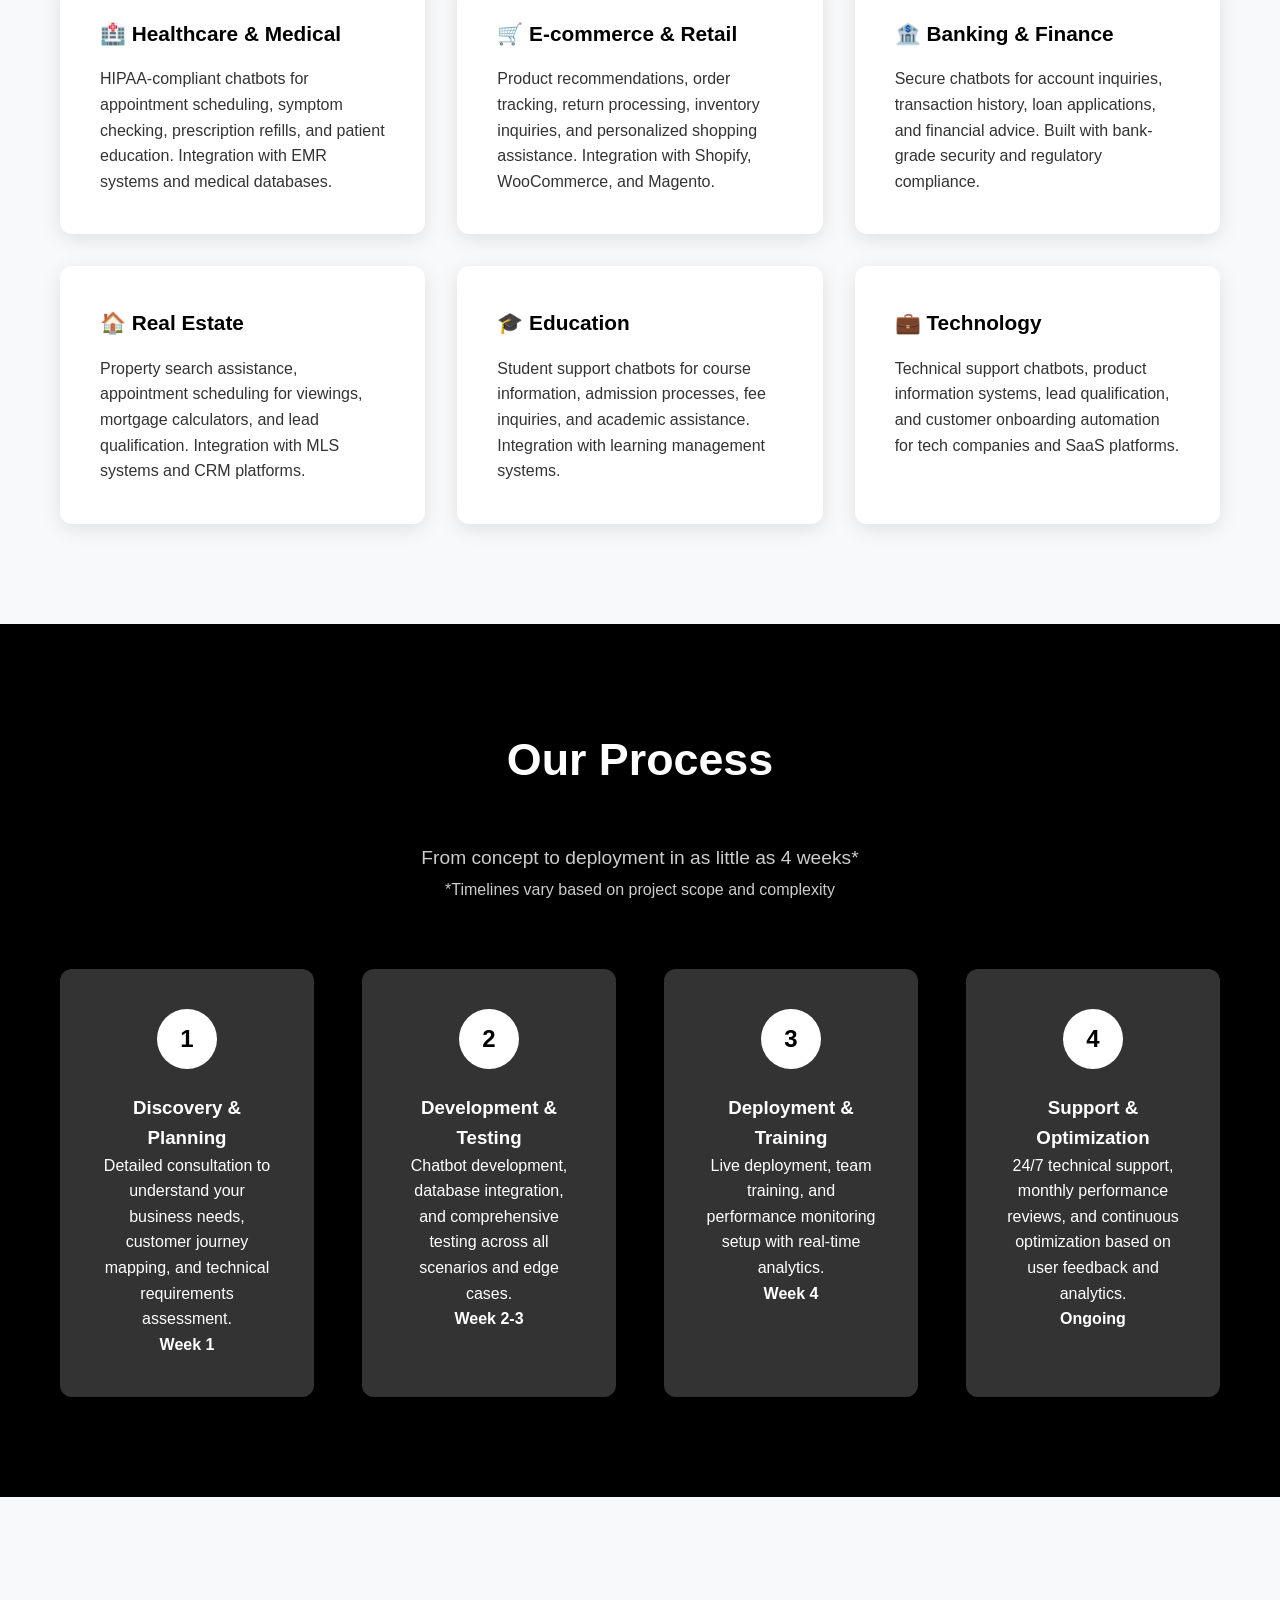
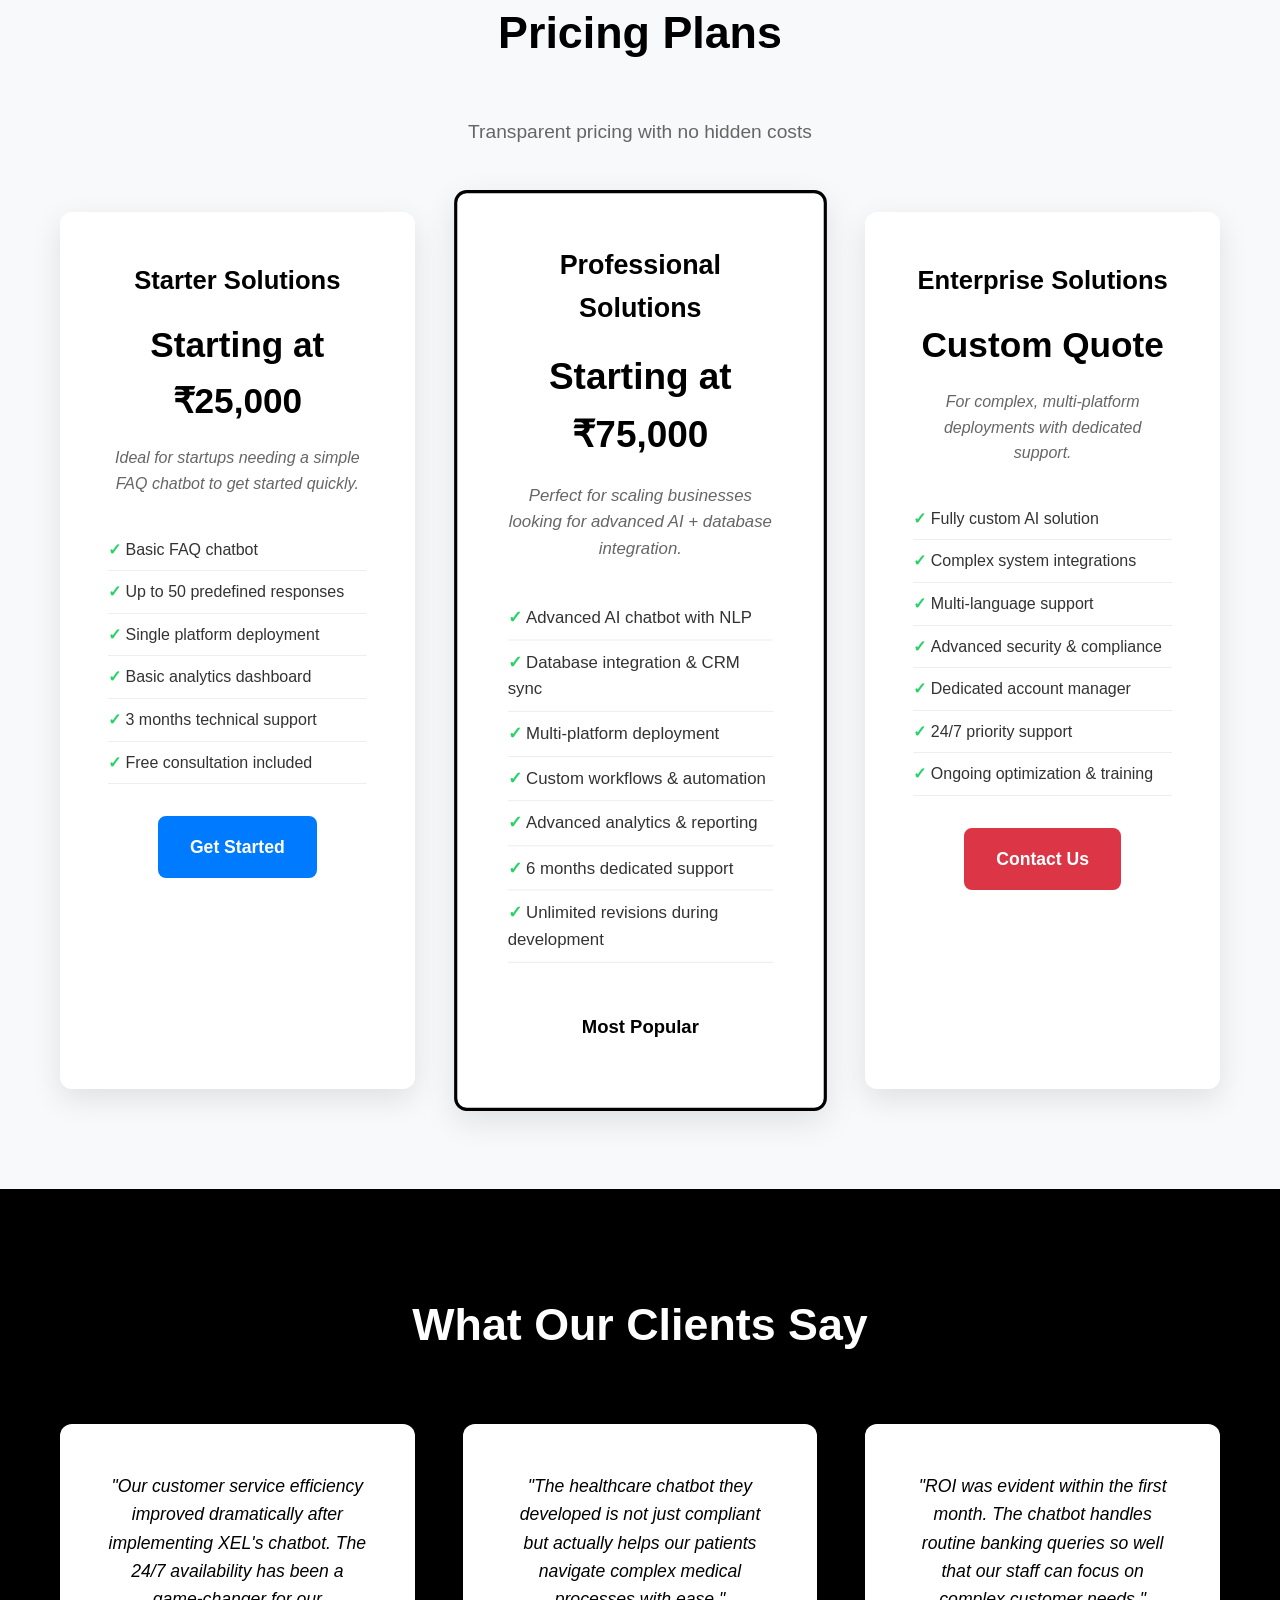
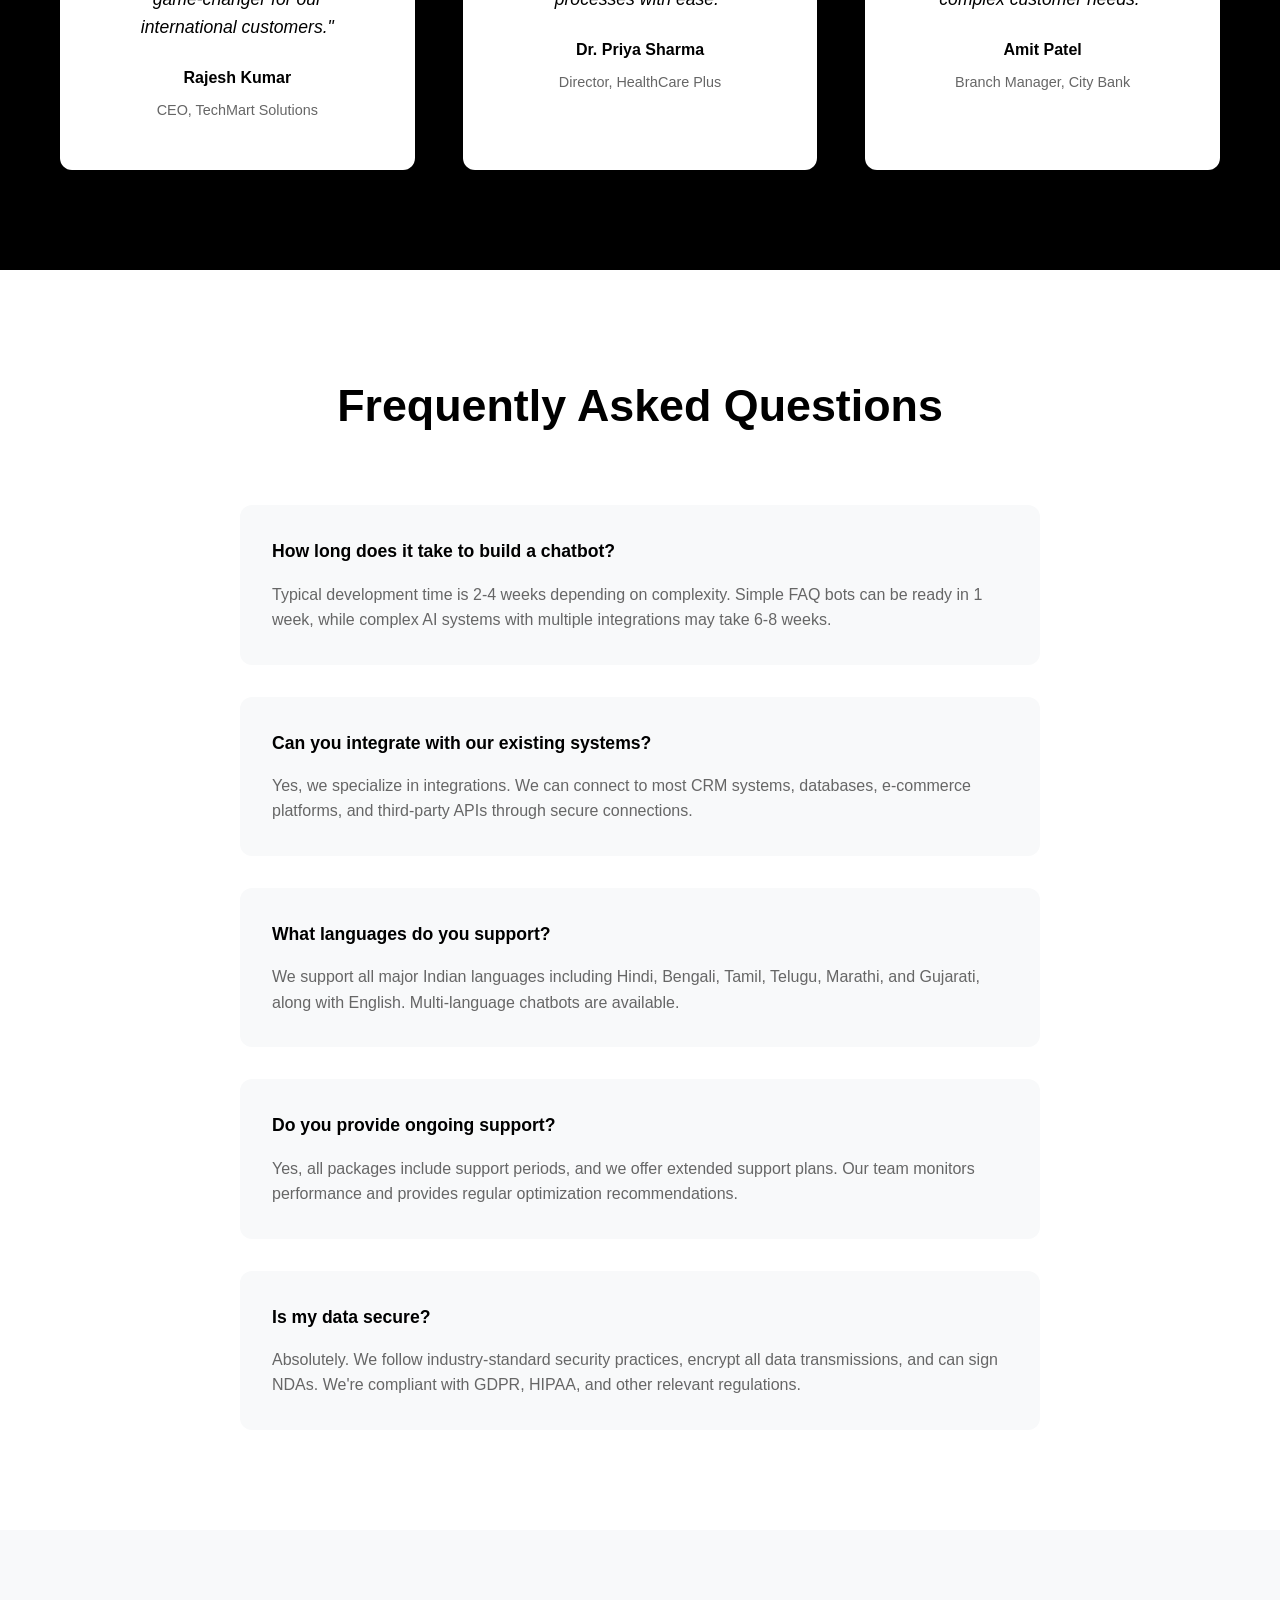
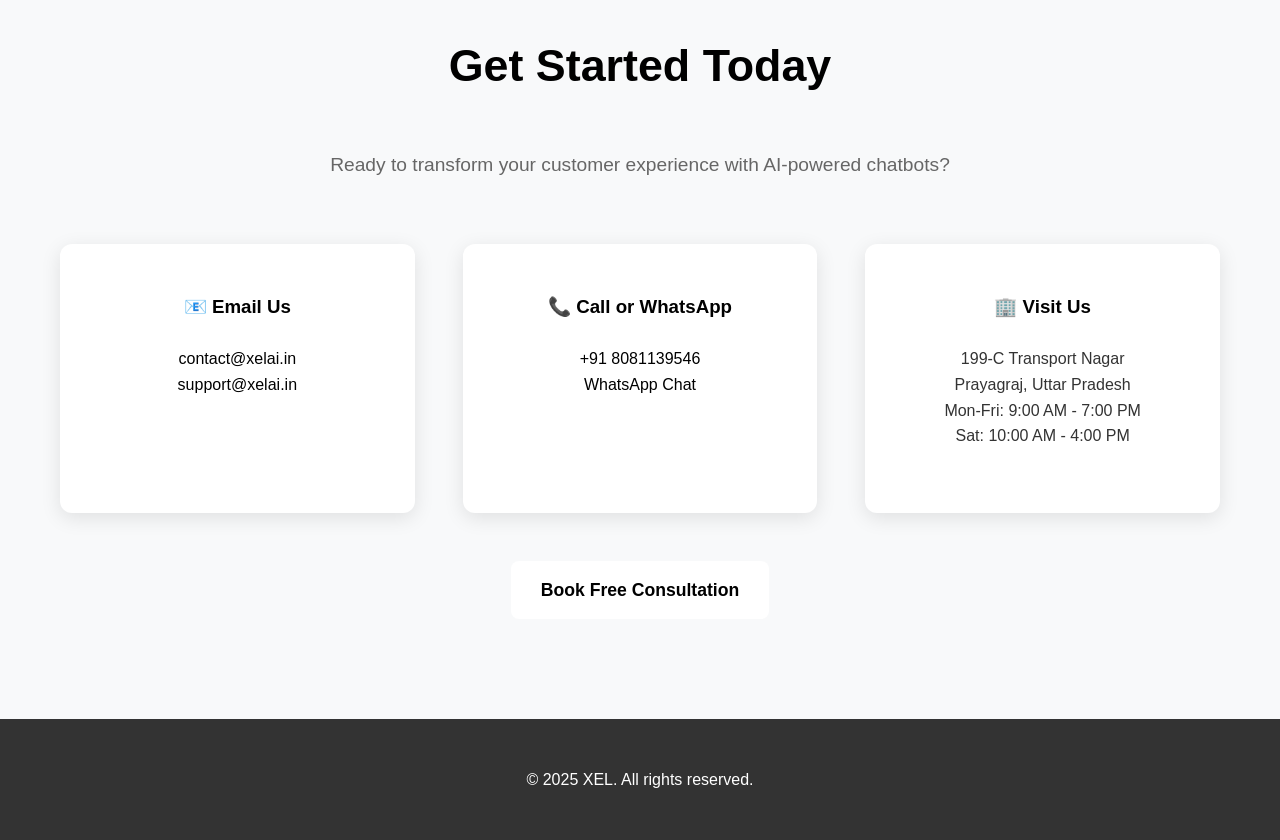
==== commit c5bde613: "Add files via upload" ====
--- a/xel website final/index.html
+++ b/xel website final/index.html
@@ -6,7 +6,7 @@
     <title>XEL - Advanced AI Chatbot Solutions | Custom Development & Integration</title>
     <meta name="description" content="XEL specializes in AI chatbot development for businesses. Custom solutions, database integration, multi-platform deployment. 3+ years experience across healthcare, e-commerce, banking & more.">
     <meta name="keywords" content="AI chatbot development, custom chatbots, database integration, WhatsApp chatbot, healthcare chatbot, e-commerce chatbot">
-    <link rel="icon" type="image/x-icon" href="/favicon.ico">
+    <link rel="icon" type="image/x-icon" href="./favicon.ico">
     <style>
         * {
             margin: 0;
@@ -124,14 +124,25 @@
         }
 
         .btn-secondary {
-            background: transparent;
+            background: #007bff;
             color: #fff;
-            border: 2px solid #fff;
+            border: 2px solid #007bff;
         }
 
         .btn-secondary:hover {
-            background: #fff;
-            color: #000;
+            background: #0056b3;
+            border-color: #0056b3;
+        }
+
+        .btn-red {
+            background: #dc3545;
+            color: #fff;
+            border: 2px solid #dc3545;
+        }
+
+        .btn-red:hover {
+            background: #c82333;
+            border-color: #c82333;
         }
 
         .btn-whatsapp {
@@ -524,6 +535,113 @@
             text-align: center;
         }
 
+        /* Mobile Navigation Dashboard */
+        .mobile-nav-toggle {
+            display: none;
+            background: none;
+            border: none;
+            font-size: 1.5rem;
+            cursor: pointer;
+            color: #333;
+        }
+
+        .mobile-nav-dashboard {
+            display: none;
+            position: fixed;
+            top: 0;
+            left: 0;
+            width: 100%;
+            height: 100vh;
+            background: rgba(0, 0, 0, 0.95);
+            z-index: 2000;
+            padding: 2rem;
+            overflow-y: auto;
+        }
+
+        .mobile-nav-dashboard.active {
+            display: block;
+        }
+
+        .mobile-nav-header {
+            display: flex;
+            justify-content: space-between;
+            align-items: center;
+            margin-bottom: 3rem;
+            padding-bottom: 1rem;
+            border-bottom: 1px solid #333;
+        }
+
+        .mobile-nav-close {
+            background: none;
+            border: none;
+            color: #fff;
+            font-size: 2rem;
+            cursor: pointer;
+        }
+
+        .mobile-nav-grid {
+            display: grid;
+            grid-template-columns: repeat(2, 1fr);
+            gap: 1.5rem;
+            margin-bottom: 2rem;
+        }
+
+        .mobile-nav-card {
+            background: #fff;
+            border-radius: 12px;
+            padding: 1.5rem;
+            text-align: center;
+            text-decoration: none;
+            color: #000;
+            transition: transform 0.3s, box-shadow 0.3s;
+        }
+
+        .mobile-nav-card:hover {
+            transform: translateY(-3px);
+            box-shadow: 0 10px 25px rgba(255, 255, 255, 0.1);
+        }
+
+        .mobile-nav-card .icon {
+            font-size: 2rem;
+            margin-bottom: 0.5rem;
+            display: block;
+        }
+
+        .mobile-nav-card .title {
+            font-weight: 600;
+            font-size: 1rem;
+            margin-bottom: 0.5rem;
+        }
+
+        .mobile-nav-card .desc {
+            font-size: 0.8rem;
+            color: #666;
+            line-height: 1.3;
+        }
+
+        .mobile-cta-section {
+            margin-top: 2rem;
+            text-align: center;
+        }
+
+        .mobile-cta-section h3 {
+            color: #fff;
+            margin-bottom: 1rem;
+            font-size: 1.2rem;
+        }
+
+        .mobile-cta-buttons {
+            display: flex;
+            flex-direction: column;
+            gap: 1rem;
+        }
+
+        .mobile-cta-buttons .btn {
+            width: 100%;
+            padding: 1rem;
+            font-size: 1rem;
+        }
+
         /* Responsive */
         @media (max-width: 768px) {
             .hero h1 {
@@ -537,6 +655,10 @@
             .nav-links {
                 display: none;
             }
+
+            .mobile-nav-toggle {
+                display: block;
+            }
             
             .cta-buttons {
                 flex-direction: column;
@@ -553,6 +675,60 @@
 
             .subsection-title {
                 font-size: 1.6rem;
+            }
+
+            .section {
+                padding: 40px 0;
+            }
+
+            .container {
+                padding: 0 15px;
+            }
+
+            .about-grid,
+            .services-grid,
+            .industries-grid {
+                grid-template-columns: 1fr;
+                gap: 2rem;
+            }
+
+            .service-card,
+            .about-card,
+            .industry-card {
+                padding: 2rem 1.5rem;
+            }
+
+            .mobile-nav-grid {
+                grid-template-columns: 1fr;
+            }
+
+            /* Hide sections on mobile - accessible via dashboard only */
+            #services,
+            #industries,
+            #process,
+            #testimonials,
+            #faq {
+                display: none;
+            }
+
+            /* Reduce spacing for mobile */
+            .hero {
+                padding: 100px 0 60px;
+            }
+
+            .cta-section {
+                padding: 40px 0;
+                margin: 40px 0;
+            }
+        }
+
+        @media (max-width: 480px) {
+            .mobile-nav-grid {
+                grid-template-columns: 1fr;
+            }
+
+            .mobile-nav-card {
+                padding: 1.2rem;
             }
         }
     </style>
@@ -569,8 +745,76 @@
                 <li><a href="#pricing">Pricing</a></li>
                 <li><a href="#contact">Contact</a></li>
             </ul>
+            <button class="mobile-nav-toggle" onclick="toggleMobileNav()">☰</button>
         </nav>
     </header>
+
+    <!-- Mobile Navigation Dashboard -->
+    <div class="mobile-nav-dashboard" id="mobileNavDashboard">
+        <div class="mobile-nav-header">
+            <div class="logo" style="color: #fff;">XEL</div>
+            <button class="mobile-nav-close" onclick="toggleMobileNav()">×</button>
+        </div>
+        
+        <div class="mobile-nav-grid">
+            <a href="#about" class="mobile-nav-card" onclick="toggleMobileNav()">
+                <span class="icon">🏢</span>
+                <div class="title">About XEL</div>
+                <div class="desc">Learn about our company and expertise</div>
+            </a>
+            
+            <a href="#services" class="mobile-nav-card" onclick="toggleMobileNav()">
+                <span class="icon">🤖</span>
+                <div class="title">Our Services</div>
+                <div class="desc">AI chatbot development & solutions</div>
+            </a>
+            
+            <a href="#industries" class="mobile-nav-card" onclick="toggleMobileNav()">
+                <span class="icon">🏭</span>
+                <div class="title">Industries</div>
+                <div class="desc">Sectors we specialize in</div>
+            </a>
+            
+            <a href="#pricing" class="mobile-nav-card" onclick="toggleMobileNav()">
+                <span class="icon">💰</span>
+                <div class="title">Pricing</div>
+                <div class="desc">Transparent pricing plans</div>
+            </a>
+            
+            <a href="#process" class="mobile-nav-card" onclick="toggleMobileNav()">
+                <span class="icon">⚙️</span>
+                <div class="title">Our Process</div>
+                <div class="desc">How we build your chatbot</div>
+            </a>
+            
+            <a href="#testimonials" class="mobile-nav-card" onclick="toggleMobileNav()">
+                <span class="icon">⭐</span>
+                <div class="title">Testimonials</div>
+                <div class="desc">What our clients say</div>
+            </a>
+            
+            <a href="#faq" class="mobile-nav-card" onclick="toggleMobileNav()">
+                <span class="icon">❓</span>
+                <div class="title">FAQ</div>
+                <div class="desc">Frequently asked questions</div>
+            </a>
+            
+            <a href="#contact" class="mobile-nav-card" onclick="toggleMobileNav()">
+                <span class="icon">📞</span>
+                <div class="title">Contact Us</div>
+                <div class="desc">Get in touch with our team</div>
+            </a>
+        </div>
+        
+        <div class="mobile-cta-section">
+            <h3>Ready to Get Started?</h3>
+            <div class="mobile-cta-buttons">
+                <a href="https://calendly.com/outreach-xelai/60min" class="btn btn-primary" onclick="toggleMobileNav()">📅 Book Free Consultation</a>
+                <a href="https://wa.me/918081139546" class="btn btn-whatsapp" onclick="toggleMobileNav()">💬 WhatsApp Chat</a>
+                <a href="tel:+918081139546" class="btn btn-red" onclick="toggleMobileNav()">📞 Call Now</a>
+            </div>
+        </div>
+    </div>
 
     <!-- Hero Section -->
     <section class="hero">
@@ -580,7 +824,7 @@
             <div class="cta-buttons">
                 <a href="https://calendly.com/outreach-xelai/60min" class="btn btn-primary">Book Free Consultation</a>
                 <a href="https://wa.me/918081139546" class="btn btn-whatsapp">💬 WhatsApp</a>
-                <a href="#about" class="btn btn-secondary">Learn More</a>
+                <a href="#about" class="btn btn-red">Learn More</a>
             </div>
         </div>
     </section>
@@ -614,7 +858,7 @@
             <p>Let's discuss how AI chatbots can revolutionize your business operations</p>
             <div class="cta-buttons">
                 <a href="https://calendly.com/outreach-xelai/60min" class="btn btn-primary">Book Free Consultation</a>
-                <a href="tel:+918081139546" class="btn btn-secondary">📞 Call Now</a>
+                <a href="tel:+918081139546" class="btn btn-red">📞 Call Now</a>
             </div>
         </div>
     </section>
@@ -723,7 +967,7 @@
             <p>Every business is unique. Let's create the perfect chatbot solution for your specific needs.</p>
             <div class="cta-buttons">
                 <a href="https://wa.me/918081139546" class="btn btn-whatsapp">💬 Chat on WhatsApp</a>
-                <a href="https://calendly.com/outreach-xelai/60min" class="btn btn-primary">Schedule Call</a>
+                <a href="https://calendly.com/outreach-xelai/60min" class="btn btn-secondary">Schedule Call</a>
             </div>
         </div>
     </section>
@@ -844,7 +1088,7 @@
                         <li>24/7 priority support</li>
                         <li>Ongoing optimization & training</li>
                     </ul>
-                    <a href="https://calendly.com/outreach-xelai/60min" class="btn btn-secondary">Contact Us</a>
+                    <a href="https://calendly.com/outreach-xelai/60min" class="btn btn-red">Contact Us</a>
                 </div>
             </div>
         </div>
@@ -947,6 +1191,26 @@
     </footer>
 
     <script>
+        // Mobile navigation toggle
+        function toggleMobileNav() {
+            const dashboard = document.getElementById('mobileNavDashboard');
+            dashboard.classList.toggle('active');
+            
+            // Prevent body scroll when nav is open
+            if (dashboard.classList.contains('active')) {
+                document.body.style.overflow = 'hidden';
+            } else {
+                document.body.style.overflow = 'auto';
+            }
+        }
+
+        // Close mobile nav when clicking outside
+        document.getElementById('mobileNavDashboard').addEventListener('click', function(e) {
+            if (e.target === this) {
+                toggleMobileNav();
+            }
+        });
+
         // Smooth scrolling for navigation links
         document.querySelectorAll('a[href^="#"]').forEach(anchor => {
             anchor.addEventListener('click', function (e) {
@@ -960,6 +1224,16 @@
                 }
             });
         });
+
+        // Close mobile nav on escape key
+        document.addEventListener('keydown', function(e) {
+            if (e.key === 'Escape') {
+                const dashboard = document.getElementById('mobileNavDashboard');
+                if (dashboard.classList.contains('active')) {
+                    toggleMobileNav();
+                }
+            }
+        });
     </script>
 </body>
 </html>
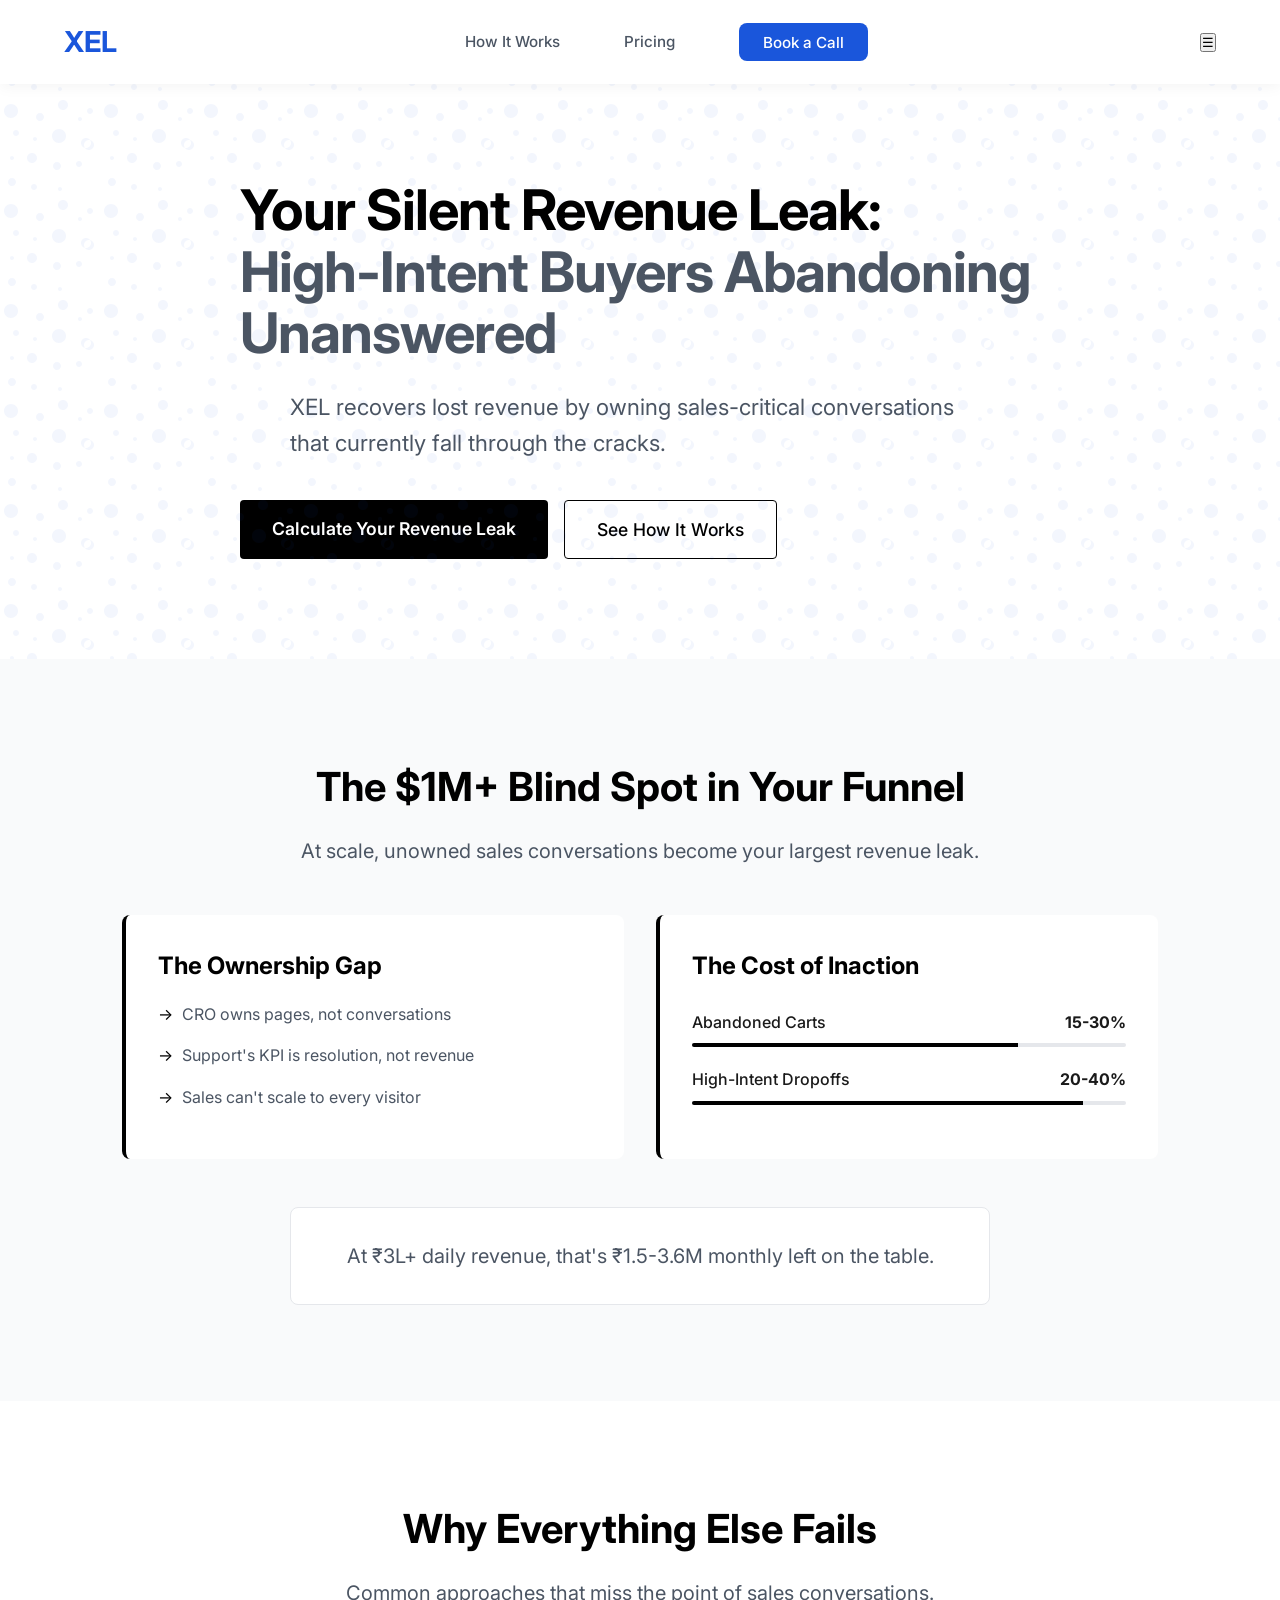
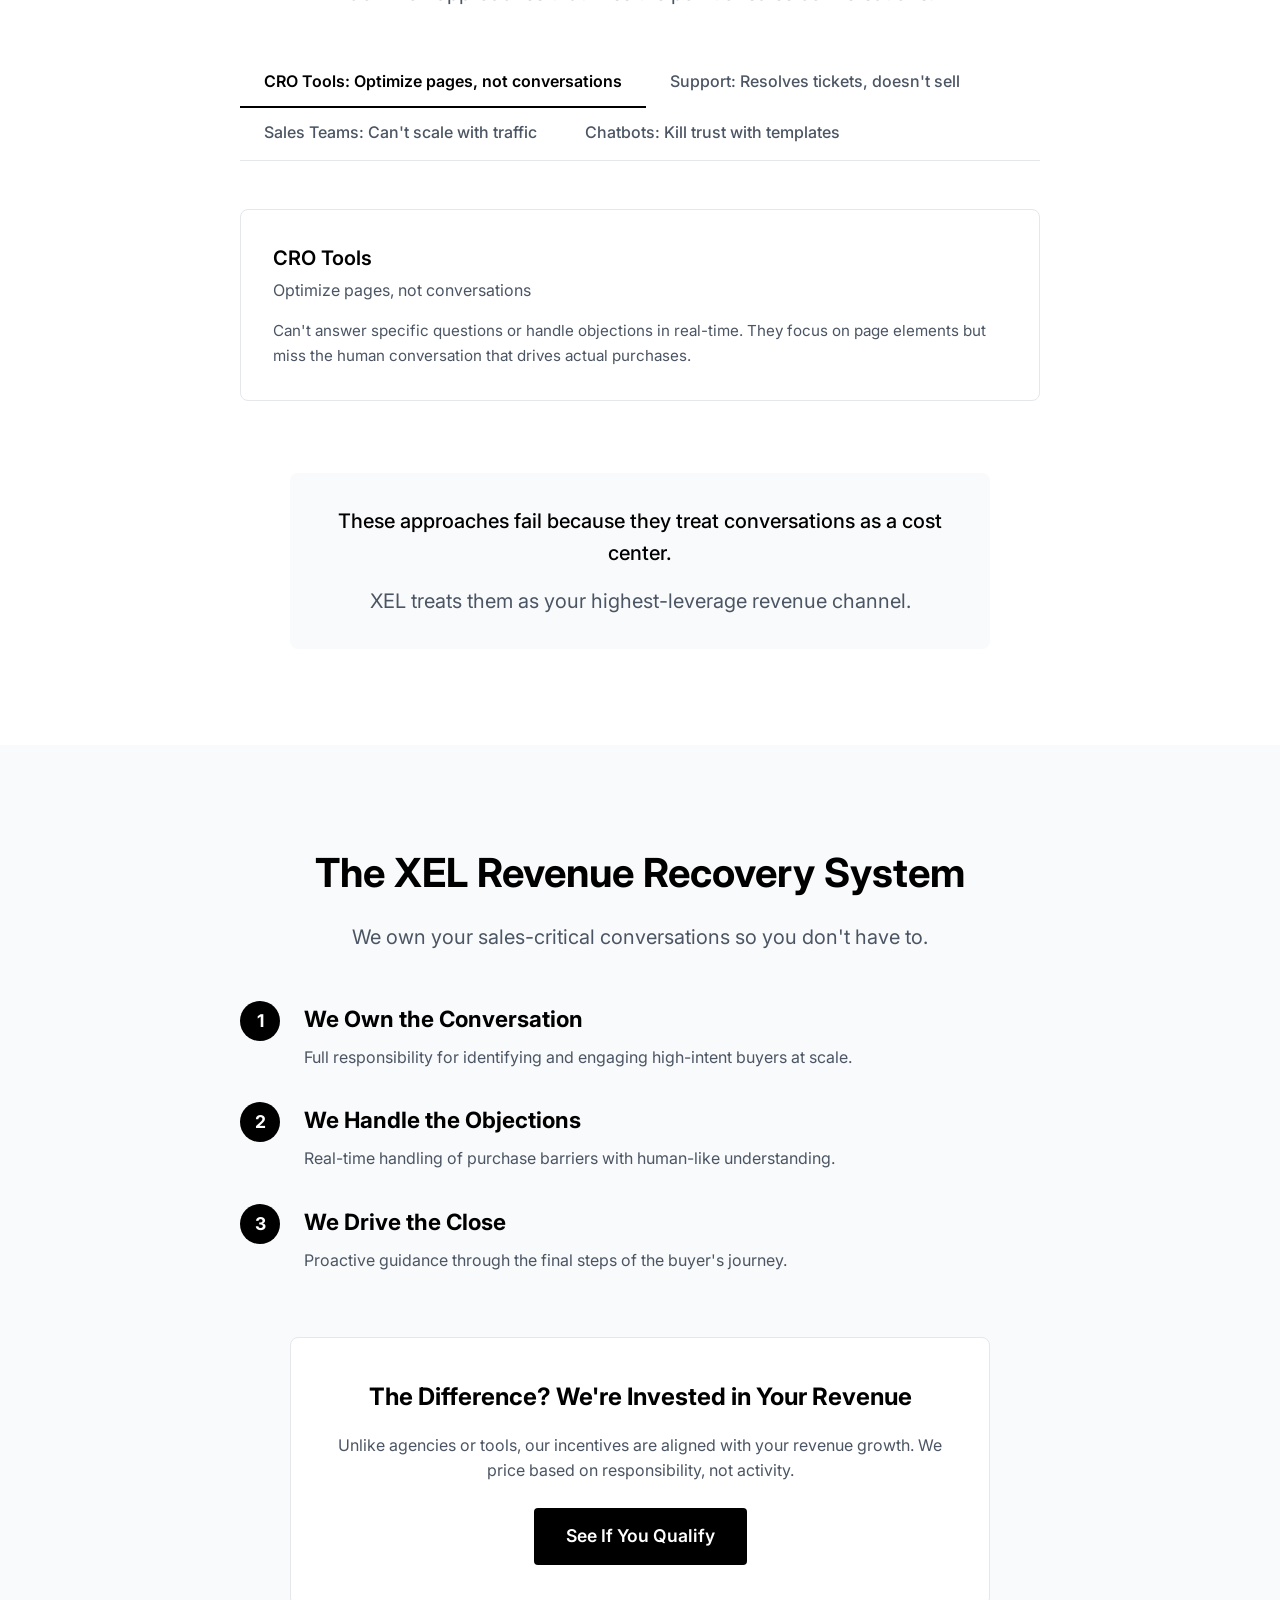
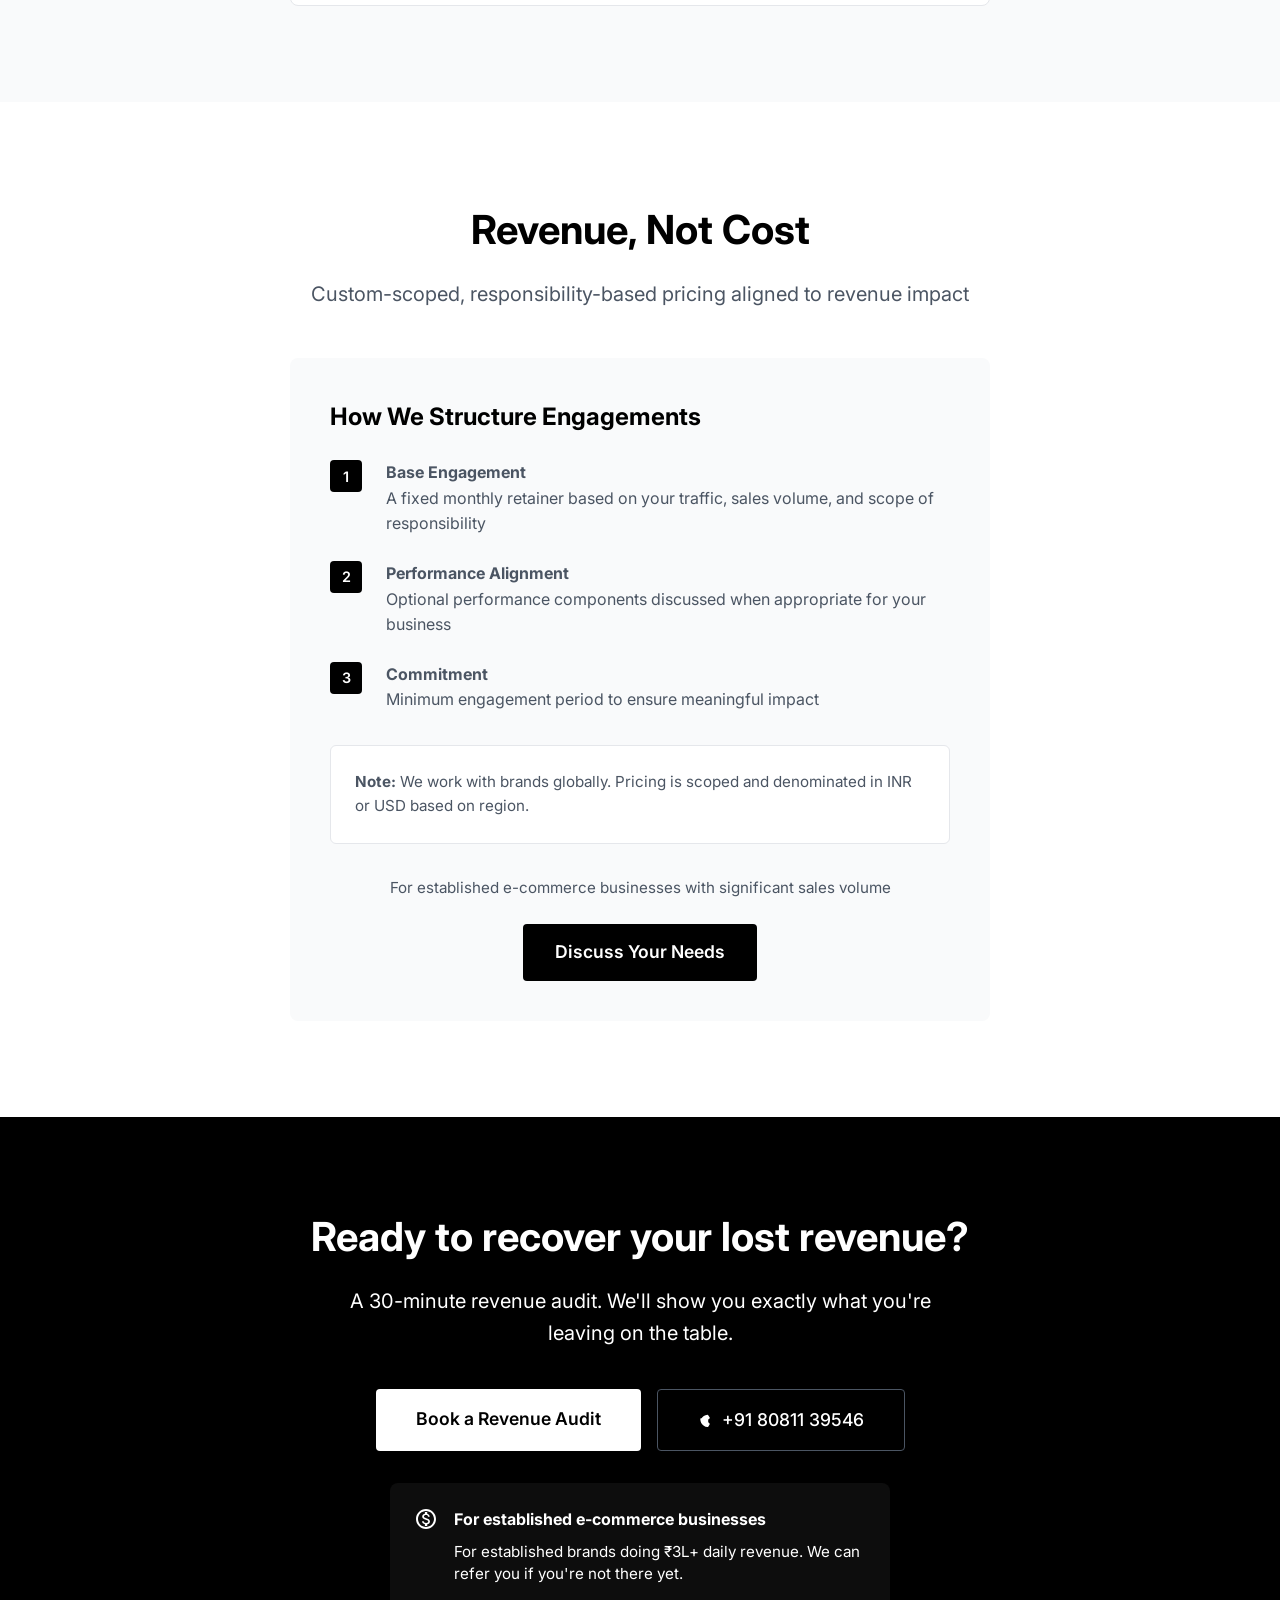
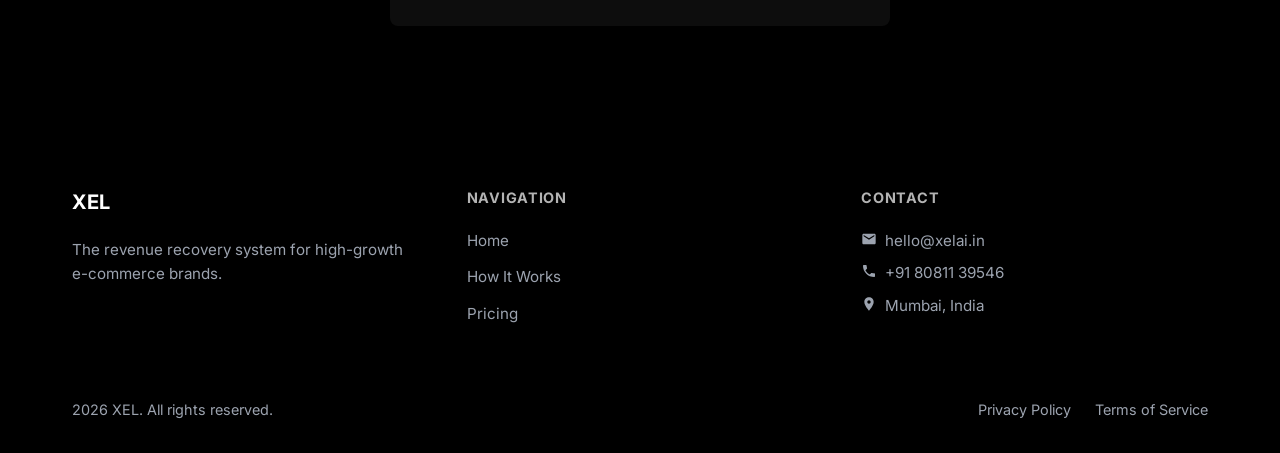
==== commit cc10f080: "Add files via upload" ====
--- a/xel website final/index.html
+++ b/xel website final/index.html
@@ -1,13 +1,228 @@
-<!DOCTYPE html>
+                                                                                                                                                                                                                                                                                                                                                                                                                                                                                                                                                                                                                                                                                                                                                                                                                                                                                                                                                                                                                                                                                                                                                                                                                                                                                                                                                                                                                                                                                                                                                                                                                                                                                                                                                                                                                                                                                                                                                                                                                                                                                                                                                                                                                                                                                                                                                                                                                                                                                                                                                                                                                                                                                                                                                                                                                                                                                                                                                                                                                                                                                                                                                                                                                                                                                                                                                                                                                                        <!DOCTYPE html>
 <html lang="en">
 <head>
     <meta charset="UTF-8">
     <meta name="viewport" content="width=device-width, initial-scale=1.0">
-    <title>XEL - Advanced AI Chatbot Solutions | Custom Development & Integration</title>
-    <meta name="description" content="XEL specializes in AI chatbot development for businesses. Custom solutions, database integration, multi-platform deployment. 3+ years experience across healthcare, e-commerce, banking & more.">
-    <meta name="keywords" content="AI chatbot development, custom chatbots, database integration, WhatsApp chatbot, healthcare chatbot, e-commerce chatbot">
+    <title>XEL | The Revenue Recovery System for High-Growth E-commerce</title>
+    <meta name="description" content="Recover lost revenue from high-intent buyers who slip through the cracks. XEL owns your sales-critical conversations so you don't have to.">
+    <link rel="preconnect" href="https://fonts.googleapis.com">
+    <link rel="preconnect" href="https://fonts.gstatic.com" crossorigin>
+    <link href="https://fonts.googleapis.com/css2?family=Inter:wght@400;500;600;700&display=swap" rel="stylesheet">
+    <meta name="keywords" content="sales conversations, e-commerce, customer conversion, sales optimization, buyer conversations">
     <link rel="icon" type="image/x-icon" href="./favicon.ico">
+    <link rel="preconnect" href="https://fonts.googleapis.com">
+    <link rel="preconnect" href="https://fonts.gstatic.com" crossorigin>
+    <link href="https://fonts.googleapis.com/css2?family=Inter:wght@300;400;500;600;700&display=swap" rel="stylesheet">
     <style>
+        /* Tabbed Section Styles */
+        .tab-container {
+            max-width: 800px;
+            margin: 0 auto 3rem;
+        }
+        
+        .tabs {
+            display: flex;
+            border-bottom: 1px solid var(--gray-200);
+            margin-bottom: 1.5rem;
+            flex-wrap: wrap;
+        }
+        
+        .tab {
+            padding: 0.75rem 1.5rem;
+            cursor: pointer;
+            font-weight: 500;
+            color: var(--gray-600);
+            border-bottom: 2px solid transparent;
+            transition: all 0.2s;
+            white-space: nowrap;
+        }
+        
+        .tab.active {
+            color: var(--black);
+            border-bottom-color: var(--black);
+            font-weight: 600;
+        }
+        
+        .tab-content {
+            display: none;
+            padding: 1.5rem 0;
+        }
+        
+        .tab-content.active {
+            display: block;
+            animation: fadeIn 0.3s ease-in-out;
+        }
+        
+        @keyframes fadeIn {
+            from { opacity: 0; transform: translateY(10px); }
+            to { opacity: 1; transform: translateY(0); }
+        }
+        
+        /* Mobile Accordion Styles */
+        @media (max-width: 768px) {
+            /* Base mobile styles */
+            html {
+                -webkit-text-size-adjust: 100%;
+                -ms-text-size-adjust: 100%;
+            }
+            
+            body {
+                overflow-x: hidden;
+                width: 100%;
+                position: relative;
+            }
+            
+            /* Improved touch targets */
+            .btn, button, [role="button"] {
+                min-height: 48px;
+                display: inline-flex;
+                align-items: center;
+                justify-content: center;
+                padding: 0.75rem 1.5rem !important;
+            }
+            
+            /* Better form controls */
+            input, select, textarea {
+                font-size: 1rem !important;
+                padding: 0.75rem 1rem !important;
+                min-height: 48px;
+                width: 100% !important;
+                max-width: 100% !important;
+                box-sizing: border-box;
+            }
+            
+            /* Improved spacing */
+            .section {
+                padding: 3rem 0 !important;
+            }
+            
+            .container {
+                padding: 0 1.25rem !important;
+            }
+            
+            /* Tab styles */
+            .tabs {
+                flex-direction: column;
+                border-bottom: none;
+                gap: 0.5rem;
+                margin-bottom: 1rem;
+            }
+            
+            .tab {
+                padding: 1.25rem 1rem;
+                border: 1px solid var(--gray-200);
+                border-radius: 8px;
+                margin-bottom: 0.5rem;
+                position: relative;
+                font-size: 1rem;
+                line-height: 1.4;
+                background: var(--gray-50);
+                transition: all 0.2s ease;
+            }
+            
+            .tab:active {
+                background: var(--gray-100);
+            }
+            
+            .tab:after {
+                content: '›';
+                position: absolute;
+                right: 1rem;
+                top: 50%;
+                transform: translateY(-50%) rotate(90deg);
+                transition: transform 0.3s ease;
+                font-size: 1.5rem;
+                line-height: 1;
+            }
+            
+            .tab.active {
+                background: white;
+                box-shadow: 0 2px 8px rgba(0,0,0,0.05);
+                border-color: var(--gray-200);
+            }
+            
+            .tab.active:after {
+                transform: translateY(-50%) rotate(-90deg);
+            }
+            
+            .tab-content {
+                padding: 1.25rem;
+                background: white;
+                border-radius: 8px;
+                margin: 0.5rem 0 1.5rem;
+                border: 1px solid var(--gray-200);
+                font-size: 0.95rem;
+                line-height: 1.6;
+            }
+            
+            .tab-content p:last-child {
+                margin-bottom: 0;
+            }
+            
+            /* Improved mobile typography */
+            h1, .section-title {
+                font-size: 2rem !important;
+                line-height: 1.2 !important;
+            }
+            
+            h2 {
+                font-size: 1.75rem !important;
+                line-height: 1.3 !important;
+            }
+            
+            h3 {
+                font-size: 1.4rem !important;
+                line-height: 1.4 !important;
+            }
+            
+            p, li, a, .btn {
+                font-size: 1rem !important;
+                line-height: 1.6 !important;
+            }
+            
+            /* Better card layouts */
+            .service-card, .pricing-card, .industry-card {
+                padding: 1.5rem !important;
+                margin: 0.5rem 0;
+            }
+            
+            /* Navigation improvements */
+            .mobile-nav-toggle {
+                display: flex !important;
+                align-items: center;
+                justify-content: center;
+                width: 48px;
+                height: 48px;
+                z-index: 1001;
+            }
+            
+            /* Hero section improvements */
+            .hero {
+                padding: 100px 0 60px !important;
+            }
+            
+            .hero h1 {
+                font-size: 2.25rem !important;
+                margin-bottom: 1.5rem !important;
+            }
+            
+            /* Better button spacing */
+            .cta-buttons {
+                gap: 1rem;
+            }
+        }
+        
+        :root {
+            --black: #000000;
+            --white: #ffffff;
+            --gray-50: #f9fafb;
+            --gray-100: #f3f4f6;
+            --gray-200: #e5e7eb;
+            --gray-400: #9ca3af;
+            --gray-600: #4b5563;
+            --gray-900: #111827;
+        }
+
         * {
             margin: 0;
             padding: 0;
@@ -15,27 +230,49 @@
         }
 
         body {
-            font-family: -apple-system, BlinkMacSystemFont, 'Segoe UI', Roboto, sans-serif;
+            font-family: 'Inter', -apple-system, BlinkMacSystemFont, 'Segoe UI', Roboto, sans-serif;
             line-height: 1.6;
             color: #333;
             background: #fff;
+            color: #1a1a1a;
         }
 
         .container {
             max-width: 1200px;
             margin: 0 auto;
-            padding: 0 20px;
+            padding: 0 24px;
+        }
+
+        .section {
+            padding: 80px 0;
+        }
+
+        .section-title {
+            font-size: 2.25rem;
+            font-weight: 700;
+            line-height: 1.2;
+            margin-bottom: 1.5rem;
+            color: var(--black);
+        }
+
+        .section-subtitle {
+            font-size: 1.25rem;
+            color: var(--gray-600);
+            max-width: 700px;
+            margin: 0 auto 3rem;
+            text-align: center;
         }
 
         /* Header */
         .header {
             background: #fff;
-            box-shadow: 0 2px 10px rgba(0,0,0,0.1);
+            box-shadow: 0 2px 15px rgba(0, 0, 0, 0.05);
             position: fixed;
             width: 100%;
             top: 0;
             z-index: 1000;
-            padding: 1rem 0;
+            padding: 1.2rem 0;
+            transition: all 0.3s ease;
         }
 
         .nav {
@@ -45,10 +282,11 @@
         }
 
         .logo {
-            font-size: 2rem;
-            font-weight: bold;
-            color: #000;
+            font-size: 1.8rem;
+            font-weight: 700;
+            color: #1a56db;
             text-decoration: none;
+            letter-spacing: -0.5px;
         }
 
         .nav-links {
@@ -59,9 +297,30 @@
 
         .nav-links a {
             text-decoration: none;
-            color: #333;
+            color: #4b5563;
             font-weight: 500;
-            transition: color 0.3s;
+            transition: all 0.2s ease;
+            font-size: 0.95rem;
+            padding: 0.5rem 1rem;
+            border-radius: 6px;
+        }
+
+        .nav-links a:hover {
+            color: #1a56db;
+            background: #f0f7ff;
+        }
+
+        .nav-links .cta-button {
+            background: #1a56db;
+            color: white !important;
+            padding: 0.6rem 1.5rem !important;
+            border-radius: 8px;
+            margin-left: 1rem;
+        }
+
+        .nav-links .cta-button:hover {
+            background: #1649b8;
+            transform: translateY(-1px);
         }
 
         .nav-links a:hover {
@@ -70,28 +329,49 @@
 
         /* Hero Section */
         .hero {
-            background: linear-gradient(135deg, #000 0%, #333 100%);
-            color: white;
-            padding: 120px 0 80px;
+            background: linear-gradient(135deg, #f8fafc 0%, #e0f2fe 100%);
+            color: #1a1a1a;
+            padding: 140px 0 100px;
             text-align: center;
-            margin-top: 80px;
+            margin-top: 0;
+            position: relative;
+            overflow: hidden;
+        }
+
+        .hero::before {
+            content: '';
+            position: absolute;
+            top: 0;
+            left: 0;
+            right: 0;
+            bottom: 0;
+            background: url("data:image/svg+xml,%3Csvg width='100' height='100' viewBox='0 0 100 100' xmlns='http://www.w3.org/2000/svg'%3E%3Cpath d='M11 18c3.866 0 7-3.134 7-7s-3.134-7-7-7-7 3.134-7 7 3.134 7 7 7zm48 25c3.866 0 7-3.134 7-7s-3.134-7-7-7-7 3.134-7 7 3.134 7 7 7zm-43-7c1.657 0 3-1.343 3-3s-1.343-3-3-3-3 1.343-3 3 1.343 3 3 3zm63 31c1.657 0 3-1.343 3-3s-1.343-3-3-3-3 1.343-3 3 1.343 3 3 3zM34 90c1.657 0 3-1.343 3-3s-1.343-3-3-3-3 1.343-3 3 1.343 3 3 3zm56-76c1.657 0 3-1.343 3-3s-1.343-3-3-3-3 1.343-3 3 1.343 3 3 3zM12 86c2.21 0 4-1.79 4-4s-1.79-4-4-4-4 1.79-4 4 1.79 4 4 4zm28-65c2.21 0 4-1.79 4-4s-1.79-4-4-4-4 1.79-4 4 1.79 4 4 4zm23-11c2.76 0 5-2.24 5-5s-2.24-5-5-5-5 2.24-5 5 2.24 5 5 5zm-6 60c2.21 0 4-1.79 4-4s-1.79-4-4-4-4 1.79-4 4 1.79 4 4 4zm29-22c2.76 0 5-2.24 5-5s-2.24-5-5-5-5 2.24-5 5 2.24 5 5 5zM32 63c2.76 0 5-2.24 5-5s-2.24-5-5-5-5 2.24-5 5 2.24 5 5 5zm57-13c2.76 0 5-2.24 5-5s-2.24-5-5-5-5 2.24-5 5 2.24 5 5 5zm-9-29c1.105 0 2-.895 2-2s-.895-2-2-2-2 .895-2 2 .895 2 2 2zM60 91c1.105 0 2-.895 2-2s-.895-2-2-2-2 .895-2 2 .895 2 2 2zM35 41c1.105 0 2-.895 2-2s-.895-2-2-2-2 .895-2 2 .895 2 2 2zM12 60c1.105 0 2-.895 2-2s-.895-2-2-2-2 .895-2 2 .895 2 2 2z' fill='%231a56db' fill-opacity='0.05' fill-rule='evenodd'/%3E%3C/svg%3E");
+            z-index: 0;
         }
 
         .hero h1 {
-            font-size: 3.5rem;
-            font-weight: 700;
+            font-size: 3.25rem;
+            font-weight: 800;
             margin-bottom: 1.5rem;
             line-height: 1.2;
-        }
-
-        .hero p {
-            font-size: 1.3rem;
-            margin-bottom: 2.5rem;
-            opacity: 0.9;
-            line-height: 1.6;
-            max-width: 800px;
+            color: #111827;
+            position: relative;
+            z-index: 1;
+            max-width: 900px;
             margin-left: auto;
             margin-right: auto;
+        }
+
+        .hero p {
+            font-size: 1.25rem;
+            margin-bottom: 3rem;
+            color: #4b5563;
+            line-height: 1.7;
+            max-width: 700px;
+            margin-left: auto;
+            margin-right: auto;
+            position: relative;
+            z-index: 1;
         }
 
         .cta-buttons {
@@ -114,24 +394,26 @@
         }
 
         .btn-primary {
-            background: #fff;
-            color: #000;
+            background: #1a56db;
+            color: white;
         }
 
         .btn-primary:hover {
-            background: #f0f0f0;
+            background: #1649b8;
             transform: translateY(-2px);
+            box-shadow: 0 4px 12px rgba(26, 86, 219, 0.2);
         }
 
         .btn-secondary {
-            background: #007bff;
-            color: #fff;
-            border: 2px solid #007bff;
+            background: white;
+            color: #1a56db;
+            border: 1px solid #dbeafe;
         }
 
         .btn-secondary:hover {
-            background: #0056b3;
-            border-color: #0056b3;
+            background: #f0f7ff;
+            transform: translateY(-2px);
+            box-shadow: 0 4px 12px rgba(0, 0, 0, 0.05);
         }
 
         .btn-red {
@@ -158,25 +440,44 @@
 
         /* Section Styles */
         .section {
-            padding: 100px 0;
+            padding: 6rem 0;
         }
 
         .section-title {
+            font-size: 2.5rem;
+            font-weight: 800;
+            margin-bottom: 1rem;
             text-align: center;
-            font-size: 2.8rem;
-            font-weight: 700;
-            margin-bottom: 3rem;
-            color: #000;
-        }
-
-        .section-subtitle {
-            text-align: center;
-            font-size: 1.2rem;
-            color: #666;
-            margin-bottom: 4rem;
-            max-width: 800px;
+            color: #111827;
+            position: relative;
+            display: inline-block;
             margin-left: auto;
             margin-right: auto;
+            left: 50%;
+            transform: translateX(-50%);
+        }
+
+        .section-title::after {
+            content: '';
+            position: absolute;
+            bottom: -8px;
+            left: 0;
+            width: 60%;
+            height: 4px;
+            background: #1a56db;
+            border-radius: 2px;
+            left: 50%;
+            transform: translateX(-50%);
+        }
+
+        .section-subtitle {
+            font-size: 1.2rem;
+            color: #4b5563;
+            text-align: center;
+            max-width: 700px;
+            margin: 1.5rem auto 4rem;
+            line-height: 1.7;
+            font-weight: 400;
         }
 
         .subsection-title {
@@ -350,29 +651,64 @@
 
         .pricing-grid {
             display: grid;
-            grid-template-columns: repeat(auto-fit, minmax(320px, 1fr));
-            gap: 3rem;
+            grid-template-columns: repeat(auto-fit, minmax(300px, 1fr));
+            gap: 2.5rem;
             margin-top: 4rem;
+            max-width: 1000px;
+            margin-left: auto;
+            margin-right: auto;
         }
 
         .pricing-card {
             background: #fff;
-            padding: 3rem;
             border-radius: 12px;
-            box-shadow: 0 10px 30px rgba(0,0,0,0.1);
+            padding: 2.5rem 2rem;
+            box-shadow: 0 10px 25px rgba(0, 0, 0, 0.03);
             text-align: center;
+            transition: all 0.3s ease;
+            border: 1px solid #e5e7eb;
             position: relative;
+            overflow: hidden;
         }
 
         .pricing-card.featured {
-            border: 3px solid #000;
-            transform: scale(1.05);
+            border: 2px solid #1a56db;
+            transform: scale(1.03);
+        }
+
+        .popular-tag {
+            position: absolute;
+            top: 15px;
+            right: -30px;
+            background: #1a56db;
+            color: white;
+            padding: 0.3rem 2rem;
+            font-size: 0.8rem;
+            font-weight: 600;
+            transform: rotate(45deg);
+            width: 150px;
+            text-align: center;
         }
 
         .pricing-card h3 {
             font-size: 1.6rem;
             margin-bottom: 1rem;
             color: #000;
+        }
+
+        .step-number {
+            font-size: 1.5rem;
+            font-weight: 700;
+            color: #1a56db;
+            margin-bottom: 1.5rem;
+            display: flex;
+            align-items: center;
+            justify-content: center;
+            width: 50px;
+            height: 50px;
+            background: #e0f2ff;
+            border-radius: 50%;
+            margin-left: -10px;
         }
 
         .pricing-price {
@@ -497,7 +833,7 @@
         .contact-grid {
             display: grid;
             grid-template-columns: repeat(auto-fit, minmax(300px, 1fr));
-            gap: 3rem;
+            gap: 2.5rem;
             margin-top: 4rem;
         }
 
@@ -511,6 +847,11 @@
         .contact-card h3 {
             color: #000;
             margin-bottom: 1.5rem;
+            font-size: 1.25rem;
+            display: flex;
+            align-items: center;
+            justify-content: center;
+            gap: 0.5rem;
         }
 
         .contact-info {
@@ -527,12 +868,52 @@
             text-decoration: underline;
         }
 
+
+        .demo-container {
+            max-width: 1000px;
+            margin: 0 auto;
+            display: grid;
+            grid-template-columns: 1fr 400px;
+            gap: 4rem;
+            align-items: start;
+        }
+
+        .demo-info {
+            padding: 2rem;
+        }
+
+        .demo-info h3 {
+            font-size: 1.8rem;
+            margin-bottom: 1rem;
+            color: #000;
+        }
+
+        .demo-features {
+            list-style: none;
+            margin: 2rem 0;
+        }
+
+        .demo-features li {
+            padding: 0.8rem 0;
+            border-bottom: 1px solid #eee;
+            display: flex;
+            align-items: center;
+            gap: 0.5rem;
+        }
+
+        .demo-features li:before {
+            content: "✓";
+            color: #25D366;
+            font-weight: bold;
+            font-size: 1.2rem;
+        }
+
         /* Footer */
         .footer {
-            background: #333;
-            color: #fff;
-            padding: 3rem 0;
-            text-align: center;
+            background: #f9fafb;
+            padding: 5rem 0 2rem;
+            margin-top: 4rem;
+            border-top: 1px solid #e5e7eb;
         }
 
         /* Mobile Navigation Dashboard */
@@ -644,6 +1025,7 @@
 
         /* Responsive */
         @media (max-width: 768px) {
+            /* Keep existing hero styles */
             .hero h1 {
                 font-size: 2.5rem;
             }
@@ -652,17 +1034,25 @@
                 font-size: 1.1rem;
             }
             
+            /* Navigation */
             .nav-links {
                 display: none;
             }
-
+            
             .mobile-nav-toggle {
-                display: block;
-            }
-            
+                display: flex !important;
+                align-items: center;
+                justify-content: center;
+                width: 48px;
+                height: 48px;
+                z-index: 1001;
+            }
+            
+            /* Layout improvements */
             .cta-buttons {
                 flex-direction: column;
-                align-items: center;
+                align-items: stretch;
+                gap: 1rem;
             }
 
             .pricing-card.featured {
@@ -670,64 +1060,110 @@
             }
 
             .section-title {
-                font-size: 2.2rem;
+                font-size: 2rem !important;
+                line-height: 1.2 !important;
             }
 
             .subsection-title {
-                font-size: 1.6rem;
+                font-size: 1.5rem !important;
+                line-height: 1.3 !important;
             }
 
             .section {
-                padding: 40px 0;
+                padding: 3rem 0 !important;
             }
 
             .container {
-                padding: 0 15px;
-            }
-
+                padding: 0 1.25rem !important;
+            }
+
+            /* Grid layouts */
             .about-grid,
             .services-grid,
-            .industries-grid {
+            .industries-grid,
+            .pricing-grid {
                 grid-template-columns: 1fr;
-                gap: 2rem;
-            }
-
+                gap: 1.5rem;
+            }
+
+            /* Card styles */
             .service-card,
             .about-card,
-            .industry-card {
-                padding: 2rem 1.5rem;
+            .industry-card,
+            .pricing-card {
+                padding: 1.75rem !important;
+                margin: 0.5rem 0;
+                border-radius: 12px !important;
+                box-shadow: 0 4px 12px rgba(0,0,0,0.05) !important;
             }
 
             .mobile-nav-grid {
                 grid-template-columns: 1fr;
-            }
-
-            /* Hide sections on mobile - accessible via dashboard only */
+                gap: 1rem;
+            }
+
+            /* Show all sections on mobile */
             #services,
             #industries,
             #process,
             #testimonials,
             #faq {
-                display: none;
-            }
-
-            /* Reduce spacing for mobile */
-            .hero {
-                padding: 100px 0 60px;
-            }
-
-            .cta-section {
-                padding: 40px 0;
-                margin: 40px 0;
+                display: block !important;
+            }
+
+            /* Form elements */
+            input[type="text"],
+            input[type="email"],
+            input[type="tel"],
+            textarea,
+            select {
+                width: 100% !important;
+                max-width: 100% !important;
+                box-sizing: border-box;
+            }
+        }
+
+        @media (max-width: 768px) {
+            .demo-container {
+                grid-template-columns: 1fr;
+                gap: 2rem;
             }
         }
 
         @media (max-width: 480px) {
+            /* Further refine for very small screens */
             .mobile-nav-grid {
                 grid-template-columns: 1fr;
+                gap: 0.75rem;
             }
 
             .mobile-nav-card {
+                padding: 1.25rem;
+            }
+            
+            /* Adjust typography for very small screens */
+            h1, .section-title {
+                font-size: 1.8rem !important;
+            }
+            
+            h2 {
+                font-size: 1.6rem !important;
+            }
+            
+            h3 {
+                font-size: 1.3rem !important;
+            }
+            
+            /* Adjust spacing */
+            .section {
+                padding: 2.5rem 0 !important;
+            }
+            
+            /* Make sure buttons are full width on very small screens */
+            .btn {
+                width: 100%;
+                text-align: center;
+                justify-content: center;
                 padding: 1.2rem;
             }
         }
@@ -739,13 +1175,11 @@
         <nav class="nav container">
             <a href="/" class="logo">XEL</a>
             <ul class="nav-links">
-                <li><a href="#about">About</a></li>
-                <li><a href="#services">Services</a></li>
-                <li><a href="#industries">Industries</a></li>
+                <li><a href="#how-it-works">How It Works</a></li>
                 <li><a href="#pricing">Pricing</a></li>
-                <li><a href="#contact">Contact</a></li>
+                <li><a href="#contact" class="cta-button">Book a Call</a></li>
             </ul>
-            <button class="mobile-nav-toggle" onclick="toggleMobileNav()">☰</button>
+            <button class="mobile-menu-btn" onclick="toggleMobileNav()">☰</button>
         </nav>
     </header>
 
@@ -757,46 +1191,16 @@
         </div>
         
         <div class="mobile-nav-grid">
-            <a href="#about" class="mobile-nav-card" onclick="toggleMobileNav()">
-                <span class="icon">🏢</span>
-                <div class="title">About XEL</div>
-                <div class="desc">Learn about our company and expertise</div>
-            </a>
-            
-            <a href="#services" class="mobile-nav-card" onclick="toggleMobileNav()">
+            <a href="#how-it-works" class="mobile-nav-card" onclick="toggleMobileNav()">
                 <span class="icon">🤖</span>
-                <div class="title">Our Services</div>
-                <div class="desc">AI chatbot development & solutions</div>
-            </a>
-            
-            <a href="#industries" class="mobile-nav-card" onclick="toggleMobileNav()">
-                <span class="icon">🏭</span>
-                <div class="title">Industries</div>
-                <div class="desc">Sectors we specialize in</div>
+                <div class="title">How It Works</div>
+                <div class="desc">Learn about our sales conversation system</div>
             </a>
             
             <a href="#pricing" class="mobile-nav-card" onclick="toggleMobileNav()">
                 <span class="icon">💰</span>
                 <div class="title">Pricing</div>
-                <div class="desc">Transparent pricing plans</div>
-            </a>
-            
-            <a href="#process" class="mobile-nav-card" onclick="toggleMobileNav()">
-                <span class="icon">⚙️</span>
-                <div class="title">Our Process</div>
-                <div class="desc">How we build your chatbot</div>
-            </a>
-            
-            <a href="#testimonials" class="mobile-nav-card" onclick="toggleMobileNav()">
-                <span class="icon">⭐</span>
-                <div class="title">Testimonials</div>
-                <div class="desc">What our clients say</div>
-            </a>
-            
-            <a href="#faq" class="mobile-nav-card" onclick="toggleMobileNav()">
-                <span class="icon">❓</span>
-                <div class="title">FAQ</div>
-                <div class="desc">Frequently asked questions</div>
+                <div class="desc">Discover our pricing plans</div>
             </a>
             
             <a href="#contact" class="mobile-nav-card" onclick="toggleMobileNav()">
@@ -809,388 +1213,402 @@
         <div class="mobile-cta-section">
             <h3>Ready to Get Started?</h3>
             <div class="mobile-cta-buttons">
-                <a href="https://calendly.com/outreach-xelai/60min" class="btn btn-primary" onclick="toggleMobileNav()">📅 Book Free Consultation</a>
-                <a href="https://wa.me/918081139546" class="btn btn-whatsapp" onclick="toggleMobileNav()">💬 WhatsApp Chat</a>
-                <a href="tel:+918081139546" class="btn btn-red" onclick="toggleMobileNav()">📞 Call Now</a>
+                <a href="https://calendly.com/outreach-xelai/60min" class="btn btn-primary" onclick="toggleMobileNav()">Book a Call</a>
             </div>
         </div>
     </div>
 
     <!-- Hero Section -->
-    <section class="hero">
-        <div class="container">
-            <h1>Advanced AI Chatbot Solutions</h1>
-            <p>We specialize in developing sophisticated chatbot solutions tailored to your business needs. From simple predefined responses to advanced AI-powered systems, we deliver seamless database integration and create comprehensive data infrastructure when needed.</p>
-            <div class="cta-buttons">
-                <a href="https://calendly.com/outreach-xelai/60min" class="btn btn-primary">Book Free Consultation</a>
-                <a href="https://wa.me/918081139546" class="btn btn-whatsapp">💬 WhatsApp</a>
-                <a href="#about" class="btn btn-red">Learn More</a>
+    <section class="hero" style="background: var(--white); padding: 180px 0 100px;">
+        <div class="container" style="max-width: 1100px;">
+            <div style="text-align: left; max-width: 800px; margin: 0 auto;">
+                <h1 style="font-size: 3.5rem; font-weight: 700; line-height: 1.1; color: var(--black); margin-bottom: 1.5rem; letter-spacing: -1px;">
+                    Your Silent Revenue Leak:<br>
+                    <span style="color: var(--gray-600);">High-Intent Buyers Abandoning Unanswered</span>
+                </h1>
+                <p style="font-size: 1.4rem; line-height: 1.6; color: var(--gray-600); margin-bottom: 2.5rem; max-width: 700px;">
+                    XEL recovers lost revenue by owning sales-critical conversations that currently fall through the cracks.
+                </p>
+                <div style="display: flex; gap: 1rem; margin-top: 2.5rem;">
+                    <a href="#contact" class="btn" style="background: var(--black); color: white; padding: 0.9rem 2rem; border-radius: 4px; text-decoration: none; font-weight: 600; font-size: 1.1rem; display: inline-block; transition: all 0.2s;">Calculate Your Revenue Leak</a>
+                    <a href="#how-it-works" class="btn" style="background: transparent; color: var(--black); padding: 0.9rem 2rem; border: 1px solid var(--black); border-radius: 4px; text-decoration: none; font-weight: 500; font-size: 1.1rem; display: inline-block; transition: all 0.2s;">See How It Works</a>
+                </div>
             </div>
         </div>
     </section>
 
-    <!-- About Section -->
-    <section id="about" class="section about">
-        <div class="container">
-            <h2 class="section-title">About XEL</h2>
-            <p class="section-subtitle">Bridging the gap between businesses and customers through intelligent automation</p>
-            <div class="about-grid">
-                <div class="about-card">
-                    <h3>Who We Are</h3>
-                    <p>XEL is a specialized AI chatbot development company founded with a mission to bridge the gap between businesses and their customers through intelligent automation. Our team of experienced developers and AI specialists has successfully deployed chatbot solutions across diverse industries, helping companies streamline customer interactions while maintaining the personal touch that builds lasting relationships.</p>
-                </div>
-                <div class="about-card">
-                    <h3>Our Expertise</h3>
-                    <p>With over 3 years in the AI chatbot space, we've mastered the art of creating conversational experiences that feel natural and provide real value. Our developers are certified in leading AI platforms and stay current with the latest advancements in natural language processing, machine learning, and conversational AI technologies.</p>
-                </div>
-                <div class="about-card">
-                    <h3>Why Choose XEL</h3>
-                    <p>We don't just build chatbots – we create digital assistants that understand your business context, speak your brand's language, and grow smarter with every interaction. Our agile development process means you see progress weekly, not monthly, and our post-launch support ensures your chatbot evolves with your business needs.</p>
-                </div>
+    <!-- The Unseen Problem Section -->
+    <section style="background: var(--gray-50); padding: 6rem 0;">
+        <div class="container" style="max-width: 1100px; margin: 0 auto; padding: 0 2rem;">
+            <div style="text-align: center; margin-bottom: 3rem;">
+                <h2 style="font-size: 2.5rem; font-weight: 700; color: var(--black); margin-bottom: 1rem;">
+                    The $1M+ Blind Spot in Your Funnel
+                </h2>
+                <p style="max-width: 700px; margin: 0 auto; font-size: 1.25rem; line-height: 1.6; color: var(--gray-600);">
+                    At scale, unowned sales conversations become your largest revenue leak.
+                </p>
+            </div>
+
+            <div style="display: grid; grid-template-columns: repeat(2, 1fr); gap: 2rem; margin-bottom: 3rem;">
+                <div style="background: white; padding: 2rem; border-radius: 8px; border-left: 4px solid var(--black);">
+                    <h3 style="font-size: 1.5rem; margin-bottom: 1rem; color: var(--black);">The Ownership Gap</h3>
+                    <ul style="list-style: none; padding: 0; margin: 0;">
+                        <li style="margin-bottom: 1rem; padding-left: 1.5rem; position: relative; color: var(--gray-600);">
+                            <span style="position: absolute; left: 0; color: var(--black);">→</span>
+                            CRO owns pages, not conversations
+                        </li>
+                        <li style="margin-bottom: 1rem; padding-left: 1.5rem; position: relative; color: var(--gray-600);">
+                            <span style="position: absolute; left: 0; color: var(--black);">→</span>
+                            Support's KPI is resolution, not revenue
+                        </li>
+                        <li style="margin-bottom: 1rem; padding-left: 1.5rem; position: relative; color: var(--gray-600);">
+                            <span style="position: absolute; left: 0; color: var(--black);">→</span>
+                            Sales can't scale to every visitor
+                        </li>
+                    </ul>
+                </div>
+
+                <div style="background: white; padding: 2rem; border-radius: 8px; border-left: 4px solid var(--black);">
+                    <h3 style="font-size: 1.5rem; margin-bottom: 1.5rem; color: var(--black);">The Cost of Inaction</h3>
+                    <div style="display: flex; flex-direction: column; gap: 1.25rem;">
+                        <div>
+                            <div style="display: flex; justify-content: space-between; margin-bottom: 0.5rem;">
+                                <span style="font-weight: 500;">Abandoned Carts</span>
+                                <span style="font-weight: 700;">15-30%</span>
+                            </div>
+                            <div style="height: 4px; background: var(--gray-200); border-radius: 2px; overflow: hidden;">
+                                <div style="width: 75%; height: 100%; background: var(--black);"></div>
+                            </div>
+                        </div>
+                        <div>
+                            <div style="display: flex; justify-content: space-between; margin-bottom: 0.5rem;">
+                                <span style="font-weight: 500;">High-Intent Dropoffs</span>
+                                <span style="font-weight: 700;">20-40%</span>
+                            </div>
+                            <div style="height: 4px; background: var(--gray-200); border-radius: 2px; overflow: hidden;">
+                                <div style="width: 90%; height: 100%; background: var(--black);"></div>
+                            </div>
+                        </div>
+                    </div>
+                </div>
+            </div>
+
+            <div style="text-align: center; max-width: 700px; margin: 0 auto; padding: 2rem; background: var(--white); border-radius: 8px; border: 1px solid var(--gray-200);">
+                <p style="font-size: 1.25rem; color: var(--gray-600); line-height: 1.6; margin: 0;">
+                    At ₹3L+ daily revenue, that's ₹1.5-3.6M monthly left on the table.
+                </p>
             </div>
         </div>
     </section>
 
-    <!-- CTA Section 1 -->
-    <section class="cta-section">
-        <div class="container">
-            <h3>Ready to Transform Your Customer Experience?</h3>
-            <p>Let's discuss how AI chatbots can revolutionize your business operations</p>
-            <div class="cta-buttons">
-                <a href="https://calendly.com/outreach-xelai/60min" class="btn btn-primary">Book Free Consultation</a>
-                <a href="tel:+918081139546" class="btn btn-red">📞 Call Now</a>
+    <!-- Why Existing Solutions Fail Section -->
+    <section style="padding: 6rem 0; background: var(--white);">
+        <div class="container" style="max-width: 1100px; margin: 0 auto; padding: 0 2rem;">
+            <div style="text-align: center; margin-bottom: 3rem;">
+                <h2 style="font-size: 2.5rem; font-weight: 700; color: var(--black); margin-bottom: 1rem;">
+                    Why Everything Else Fails
+                </h2>
+                <p style="max-width: 700px; margin: 0 auto; font-size: 1.25rem; line-height: 1.6; color: var(--gray-600);">
+                    Common approaches that miss the point of sales conversations.
+                </p>
+            </div>
+
+            <div class="tab-container">
+                <div class="tabs">
+                    <div class="tab active" data-tab="cro">CRO Tools: Optimize pages, not conversations</div>
+                    <div class="tab" data-tab="support">Support: Resolves tickets, doesn't sell</div>
+                    <div class="tab" data-tab="sales">Sales Teams: Can't scale with traffic</div>
+                    <div class="tab" data-tab="chatbots">Chatbots: Kill trust with templates</div>
+                </div>
+                
+                <div class="tab-content active" id="cro">
+                    <div style="padding: 2rem; border: 1px solid var(--gray-200); border-radius: 8px;">
+                        <h3 style="font-size: 1.25rem; font-weight: 600; color: var(--black); margin-bottom: 1rem;">
+                            CRO Tools
+                            <span style="display: block; font-weight: 400; color: var(--gray-600); font-size: 1rem; margin-top: 0.25rem;">Optimize pages, not conversations</span>
+                        </h3>
+                        <p style="color: var(--gray-600); line-height: 1.6; margin: 0; font-size: 0.95rem;">
+                            Can't answer specific questions or handle objections in real-time. They focus on page elements but miss the human conversation that drives actual purchases.
+                        </p>
+                    </div>
+                </div>
+                
+                <div class="tab-content" id="support">
+                    <div style="padding: 2rem; border: 1px solid var(--gray-200); border-radius: 8px;">
+                        <h3 style="font-size: 1.25rem; font-weight: 600; color: var(--black); margin-bottom: 1rem;">
+                            Support Teams
+                            <span style="display: block; font-weight: 400; color: var(--gray-600); font-size: 1rem; margin-top: 0.25rem;">Resolve tickets, don't sell</span>
+                        </h3>
+                        <p style="color: var(--gray-600); line-height: 1.6; margin: 0; font-size: 0.95rem;">
+                            Trained for service, not for identifying and closing high-value opportunities. Their goal is to resolve issues, not to understand and overcome buying objections.
+                        </p>
+                    </div>
+                </div>
+                
+                <div class="tab-content" id="sales">
+                    <div style="padding: 2rem; border: 1px solid var(--gray-200); border-radius: 8px;">
+                        <h3 style="font-size: 1.25rem; font-weight: 600; color: var(--black); margin-bottom: 1rem;">
+                            Sales Teams
+                            <span style="display: block; font-weight: 400; color: var(--gray-600); font-size: 1rem; margin-top: 0.25rem;">Don't scale with traffic</span>
+                        </h3>
+                        <p style="color: var(--gray-600); line-height: 1.6; margin: 0; font-size: 0.95rem;">
+                            Cost-prohibitive to have salespeople available 24/7 for every visitor. Even the best teams can't be everywhere at once, leading to missed opportunities.
+                        </p>
+                    </div>
+                </div>
+                
+                <div class="tab-content" id="chatbots">
+                    <div style="padding: 2rem; border: 1px solid var(--gray-200); border-radius: 8px;">
+                        <h3 style="font-size: 1.25rem; font-weight: 600; color: var(--black); margin-bottom: 1rem;">
+                            Chatbots
+                            <span style="display: block; font-weight: 400; color: var(--gray-600); font-size: 1rem; margin-top: 0.25rem;">Kill trust with templates</span>
+                        </h3>
+                        <p style="color: var(--gray-600); line-height: 1.6; margin: 0; font-size: 0.95rem;">
+                            Scripted responses frustrate high-value buyers and damage brand perception. They can't handle nuanced conversations or adapt to individual buyer needs.
+                        </p>
+                    </div>
+                </div>
+            </div>
+
+            <div style="text-align: center; max-width: 700px; margin: 0 auto; padding: 2rem; background: var(--gray-50); border-radius: 8px;">
+                <p style="font-size: 1.25rem; color: var(--black); line-height: 1.6; margin: 0 0 1rem 0; font-weight: 500;">
+                    These approaches fail because they treat conversations as a cost center.
+                </p>
+                <p style="font-size: 1.25rem; color: var(--gray-600); line-height: 1.6; margin: 0;">
+                    XEL treats them as your highest-leverage revenue channel.
+                </p>
             </div>
         </div>
     </section>
 
-    <!-- Services Section -->
-    <section id="services" class="section services">
-        <div class="container">
-            <h2 class="section-title">Our Services</h2>
-            <p class="section-subtitle">Comprehensive AI chatbot solutions tailored to your business needs</p>
-
-            <!-- Core Development Services -->
-            <h3 class="subsection-title">Core Development Services</h3>
-            <div class="services-grid">
-                <div class="service-card">
-                    <h4>🤖 Custom AI Chatbot Development</h4>
-                    <p>Transform customer interactions with intelligent chatbots that understand context, remember conversations, and handle complex multi-step processes. From simple FAQ automation to sophisticated AI assistants that can process appointments, handle transactions, and provide personalized recommendations.</p>
-                </div>
-                <div class="service-card">
-                    <h4>🎙️ AI Voice Agents & Phone Automation</h4>
-                    <p>Intelligent voice agents that handle phone calls with natural conversation flow, accent recognition, and real-time responses. Perfect for appointment booking, customer support, lead qualification, and sales calls with human-like interaction quality.</p>
-                </div>
-                <div class="service-card">
-                    <h4>🧠 Conversational AI & NLP Solutions</h4>
-                    <p>Advanced natural language processing that makes your chatbot understand intent, sentiment, and context. Supports multiple languages, handles typos and variations, and learns from every conversation to improve responses over time.</p>
-                </div>
-                <div class="service-card">
-                    <h4>🔗 System Integration & API Development</h4>
-                    <p>Seamlessly connect your chatbot to existing business systems - CRM, ERP, inventory management, booking systems, and payment gateways. We create custom APIs when needed and ensure real-time data synchronization across all platforms.</p>
-                </div>
+    <!-- The XEL System Section -->
+    <section style="padding: 6rem 0; background: var(--gray-50);">
+        <div class="container" style="max-width: 1100px; margin: 0 auto; padding: 0 2rem;">
+            <div style="text-align: center; margin-bottom: 3rem;">
+                <h2 style="font-size: 2.5rem; font-weight: 700; color: var(--black); margin-bottom: 1rem;">
+                    The XEL Revenue Recovery System
+                </h2>
+                <p style="max-width: 700px; margin: 0 auto; font-size: 1.25rem; line-height: 1.6; color: var(--gray-600);">
+                    We own your sales-critical conversations so you don't have to.
+                </p>
             </div>
 
-            <!-- Platform & Deployment Services -->
-            <h3 class="subsection-title">Platform & Deployment Services</h3>
-            <div class="services-grid">
-                <div class="service-card">
-                    <h4>📱 Multi-Platform Chatbot Deployment</h4>
-                    <p>One chatbot, everywhere your customers are. Deploy across websites, WhatsApp Business API, Facebook Messenger, Instagram, Telegram, mobile apps, and voice assistants. Consistent experience, centralized management.</p>
-                </div>
-                <div class="service-card">
-                    <h4>🌐 Website Integration & Embedding</h4>
-                    <p>Professional chatbot widgets that match your brand design, with customizable appearance, behavior, and positioning. Includes advanced features like file uploads, appointment booking, and lead capture forms.</p>
-                </div>
-                <div class="service-card">
-                    <h4>📞 Voice Bot & Phone Integration</h4>
-                    <p>Extend your chatbot to handle phone calls with natural voice interactions. Perfect for appointment booking, customer support, and lead qualification through automated phone systems.</p>
+            <div style="display: grid; gap: 2rem; max-width: 800px; margin: 0 auto 4rem;">
+                <div style="display: flex; gap: 1.5rem; align-items: flex-start;">
+                    <div style="flex: 0 0 2.5rem; height: 2.5rem; background: var(--black); color: white; border-radius: 50%; display: flex; align-items: center; justify-content: center; font-weight: 700; font-size: 1.1rem;">1</div>
+                    <div>
+                        <h3 style="font-size: 1.4rem; margin: 0 0 0.5rem 0; color: var(--black);">We Own the Conversation</h3>
+                        <p style="color: var(--gray-600); margin: 0; line-height: 1.6;">
+                            Full responsibility for identifying and engaging high-intent buyers at scale.
+                        </p>
+                    </div>
+                </div>
+
+                <div style="display: flex; gap: 1.5rem; align-items: flex-start;">
+                    <div style="flex: 0 0 2.5rem; height: 2.5rem; background: var(--black); color: white; border-radius: 50%; display: flex; align-items: center; justify-content: center; font-weight: 700; font-size: 1.1rem;">2</div>
+                    <div>
+                        <h3 style="font-size: 1.4rem; margin: 0 0 0.5rem 0; color: var(--black);">We Handle the Objections</h3>
+                        <p style="color: var(--gray-600); margin: 0; line-height: 1.6;">
+                            Real-time handling of purchase barriers with human-like understanding.
+                        </p>
+                    </div>
+                </div>
+
+                <div style="display: flex; gap: 1.5rem; align-items: flex-start;">
+                    <div style="flex: 0 0 2.5rem; height: 2.5rem; background: var(--black); color: white; border-radius: 50%; display: flex; align-items: center; justify-content: center; font-weight: 700; font-size: 1.1rem;">3</div>
+                    <div>
+                        <h3 style="font-size: 1.4rem; margin: 0 0 0.5rem 0; color: var(--black);">We Drive the Close</h3>
+                        <p style="color: var(--gray-600); margin: 0; line-height: 1.6;">
+                            Proactive guidance through the final steps of the buyer's journey.
+                        </p>
+                    </div>
                 </div>
             </div>
 
-            <!-- Data & Intelligence Services -->
-            <h3 class="subsection-title">Data & Intelligence Services</h3>
-            <div class="services-grid">
-                <div class="service-card">
-                    <h4>📊 Analytics & Performance Optimization</h4>
-                    <p>Comprehensive dashboards showing conversation analytics, customer satisfaction scores, conversion tracking, and ROI metrics. Monthly optimization reports with actionable insights to improve performance.</p>
-                </div>
-                <div class="service-card">
-                    <h4>🗄️ Database Design & Management</h4>
-                    <p>Custom database architecture for chatbot knowledge bases, customer data, and conversation history. Includes data backup, security protocols, and GDPR compliance measures.</p>
-                </div>
-                <div class="service-card">
-                    <h4>📈 AI Training & Continuous Learning</h4>
-                    <p>Regular model training with your specific business data, conversation optimization, and performance tuning. Your chatbot gets smarter with every interaction and business update.</p>
-                </div>
-            </div>
-
-            <!-- Specialized Industry Solutions -->
-            <h3 class="subsection-title">Specialized Industry Solutions</h3>
-            <div class="services-grid">
-                <div class="service-card">
-                    <h4>🏥 Healthcare Chatbot Solutions</h4>
-                    <p>HIPAA-compliant chatbots for patient scheduling, symptom checking, medication reminders, and health education. Secure integration with EMR systems and medical databases.</p>
-                </div>
-                <div class="service-card">
-                    <h4>🛒 E-commerce & Retail Automation</h4>
-                    <p>Product recommendation engines, order tracking, inventory inquiries, return processing, and personalized shopping assistance. Integration with Shopify, WooCommerce, Amazon, and other platforms.</p>
-                </div>
-                <div class="service-card">
-                    <h4>👗 Fashion & Lifestyle Brands</h4>
-                    <p>Style recommendations, size guides, outfit suggestions, and personal shopping assistance. Visual search capabilities, trend updates, and integration with inventory systems for real-time availability.</p>
-                </div>
-            </div>
-
-            <!-- Support & Maintenance Services -->
-            <h3 class="subsection-title">Support & Maintenance Services</h3>
-            <div class="services-grid">
-                <div class="service-card">
-                    <h4>🔧 24/7 Technical Support & Monitoring</h4>
-                    <p>Round-the-clock monitoring, instant issue resolution, and proactive maintenance. Includes uptime guarantees, performance alerts, and emergency response protocols.</p>
-                </div>
-                <div class="service-card">
-                    <h4>🚀 Chatbot Migration & Upgrades</h4>
-                    <p>Seamlessly migrate from existing chatbot platforms or upgrade legacy systems. Zero downtime migrations with improved functionality and better user experience.</p>
-                </div>
-                <div class="service-card">
-                    <h4>📚 Training & Documentation Services</h4>
-                    <p>Comprehensive team training, user manuals, admin guides, and video tutorials. Ongoing training sessions as your chatbot evolves and new features are added.</p>
-                </div>
+            <div style="background: white; border-radius: 8px; padding: 2.5rem; max-width: 700px; margin: 0 auto; text-align: center; border: 1px solid var(--gray-200);">
+                <h3 style="font-size: 1.5rem; margin: 0 0 1rem 0; color: var(--black);">The Difference? We're Invested in Your Revenue</h3>
+                <p style="color: var(--gray-600); margin: 0 0 1.5rem 0; line-height: 1.6;">
+                    Unlike agencies or tools, our incentives are aligned with your revenue growth. We price based on responsibility, not activity.
+                </p>
+                <a href="#contact" class="btn" style="background: var(--black); color: white; padding: 0.9rem 2rem; border-radius: 4px; text-decoration: none; font-weight: 600; font-size: 1.1rem; display: inline-block;">See If You Qualify</a>
             </div>
         </div>
     </section>
-
-    <!-- CTA Section 2 -->
-    <section class="cta-section">
-        <div class="container">
-            <h3>Need a Custom Solution?</h3>
-            <p>Every business is unique. Let's create the perfect chatbot solution for your specific needs.</p>
-            <div class="cta-buttons">
-                <a href="https://wa.me/918081139546" class="btn btn-whatsapp">💬 Chat on WhatsApp</a>
-                <a href="https://calendly.com/outreach-xelai/60min" class="btn btn-secondary">Schedule Call</a>
+    <!-- Pricing Section -->
+    <section style="padding: 6rem 0; background: white;">
+        <div class="container" style="max-width: 1100px; margin: 0 auto; padding: 0 2rem;">
+            <div style="text-align: center; margin-bottom: 3rem;">
+                <h2 style="font-size: 2.5rem; font-weight: 700; color: var(--black); margin-bottom: 1rem;">
+                    Revenue, Not Cost
+                </h2>
+                <p style="max-width: 700px; margin: 0 auto; font-size: 1.25rem; line-height: 1.6; color: var(--gray-600);">
+                    Custom-scoped, responsibility-based pricing aligned to revenue impact
+                </p>
+            </div>
+
+            <div style="max-width: 700px; margin: 0 auto; background: var(--gray-50); border-radius: 8px; padding: 2.5rem;">
+                <h3 style="font-size: 1.5rem; margin: 0 0 1.5rem 0; color: var(--black);">How We Structure Engagements</h3>
+                
+                <div style="display: grid; gap: 1.5rem; margin-bottom: 2rem;">
+                    <div style="display: flex; gap: 1.5rem; align-items: flex-start;">
+                        <div style="flex: 0 0 2rem; height: 2rem; background: var(--black); color: white; border-radius: 4px; display: flex; align-items: center; justify-content: center; font-weight: 600; font-size: 0.9rem;">1</div>
+                        <div>
+                            <p style="color: var(--gray-600); margin: 0; line-height: 1.6;">
+                                <strong>Base Engagement</strong><br>
+                                A fixed monthly retainer based on your traffic, sales volume, and scope of responsibility
+                            </p>
+                        </div>
+                    </div>
+                    
+                    <div style="display: flex; gap: 1.5rem; align-items: flex-start;">
+                        <div style="flex: 0 0 2rem; height: 2rem; background: var(--black); color: white; border-radius: 4px; display: flex; align-items: center; justify-content: center; font-weight: 600; font-size: 0.9rem;">2</div>
+                        <div>
+                            <p style="color: var(--gray-600); margin: 0; line-height: 1.6;">
+                                <strong>Performance Alignment</strong><br>
+                                Optional performance components discussed when appropriate for your business
+                            </p>
+                        </div>
+                    </div>
+                    
+                    <div style="display: flex; gap: 1.5rem; align-items: flex-start;">
+                        <div style="flex: 0 0 2rem; height: 2rem; background: var(--black); color: white; border-radius: 4px; display: flex; align-items: center; justify-content: center; font-weight: 600; font-size: 0.9rem;">3</div>
+                        <div>
+                            <p style="color: var(--gray-600); margin: 0; line-height: 1.6;">
+                                <strong>Commitment</strong><br>
+                                Minimum engagement period to ensure meaningful impact
+                            </p>
+                        </div>
+                    </div>
+                </div>
+
+                <div style="background: white; border-radius: 6px; padding: 1.5rem; margin-bottom: 2rem; border: 1px solid var(--gray-200);">
+                    <p style="color: var(--gray-600); margin: 0; line-height: 1.6; font-size: 0.95rem;">
+                        <strong>Note:</strong> We work with brands globally. Pricing is scoped and denominated in INR or USD based on region.
+                    </p>
+                </div>
+
+                <div style="text-align: center;">
+                    <p style="color: var(--gray-600); margin: 0 0 1.5rem 0; line-height: 1.6; font-size: 0.95rem;">
+                        For established e-commerce businesses with significant sales volume
+                    </p>
+                    <a href="#contact" class="btn" style="background: var(--black); color: white; padding: 0.9rem 2rem; border-radius: 4px; text-decoration: none; font-weight: 600; font-size: 1.1rem; display: inline-block;">Discuss Your Needs</a>
+                </div>
             </div>
         </div>
     </section>
 
-    <!-- Industries Section -->
-    <section id="industries" class="section industries">
-        <div class="container">
-            <h2 class="section-title">Industries We Serve</h2>
-            <p class="section-subtitle">Specialized solutions across diverse sectors</p>
-            <div class="industries-grid">
-                <div class="industry-card">
-                    <h3>🏥 Healthcare & Medical</h3>
-                    <p>HIPAA-compliant chatbots for appointment scheduling, symptom checking, prescription refills, and patient education. Integration with EMR systems and medical databases.</p>
-                </div>
-                <div class="industry-card">
-                    <h3>🛒 E-commerce & Retail</h3>
-                    <p>Product recommendations, order tracking, return processing, inventory inquiries, and personalized shopping assistance. Integration with Shopify, WooCommerce, and Magento.</p>
-                </div>
-                <div class="industry-card">
-                    <h3>🏦 Banking & Finance</h3>
-                    <p>Secure chatbots for account inquiries, transaction history, loan applications, and financial advice. Built with bank-grade security and regulatory compliance.</p>
-                </div>
-                <div class="industry-card">
-                    <h3>🏠 Real Estate</h3>
-                    <p>Property search assistance, appointment scheduling for viewings, mortgage calculators, and lead qualification. Integration with MLS systems and CRM platforms.</p>
-                </div>
-                <div class="industry-card">
-                    <h3>🎓 Education</h3>
-                    <p>Student support chatbots for course information, admission processes, fee inquiries, and academic assistance. Integration with learning management systems.</p>
-                </div>
-                <div class="industry-card">
-                    <h3>💼 Technology</h3>
-                    <p>Technical support chatbots, product information systems, lead qualification, and customer onboarding automation for tech companies and SaaS platforms.</p>
+    <!-- Final CTA Section -->
+    <section style="padding: 6rem 0; background: var(--black); color: white;" id="contact">
+        <div class="container" style="max-width: 800px; margin: 0 auto; padding: 0 2rem; text-align: center;">
+            <h2 style="font-size: 2.5rem; font-weight: 700; margin-bottom: 1.5rem; line-height: 1.2;">
+                Ready to recover your lost revenue?
+            </h2>
+            <p style="font-size: 1.25rem; line-height: 1.6; margin-bottom: 2.5rem; color: var(--gray-300); max-width: 600px; margin-left: auto; margin-right: auto;">
+                A 30-minute revenue audit. We'll show you exactly what you're leaving on the table.
+            </p>
+            <div style="display: flex; gap: 1rem; justify-content: center; flex-wrap: wrap; margin-bottom: 2rem;">
+                <a href="https://calendly.com/outreach-xelai/60min" class="btn" style="background: white; color: var(--black); padding: 1rem 2.5rem; border-radius: 4px; text-decoration: none; font-weight: 600; font-size: 1.1rem; display: inline-block; transition: all 0.2s;">Book a Revenue Audit</a>
+                <a href="tel:+918081139546" class="btn" style="background: transparent; color: white; padding: 1rem 2.5rem; border: 1px solid var(--gray-600); border-radius: 4px; text-decoration: none; font-weight: 500; font-size: 1.1rem; display: inline-flex; align-items: center; gap: 0.5rem; transition: all 0.2s;">
+                    <svg width="16" height="16" viewBox="0 0 16 16" fill="none" xmlns="http://www.w3.org/2000/svg" style="flex-shrink: 0;">
+                        <path d="M3.217 6.925c1.291-2.215 3.6-3.83 6.26-4.11a.75.75 0 0 1 .772.356l1.453 2.315a.75.75 0 0 1-.163.944l-1.25 1.04a.25.25 0 0 0-.08.198v2.5a.25.25 0 0 0 .08.198l1.25 1.04a.75.75 0 0 1 .163.944l-1.453 2.315a.75.75 0 0 1-.772.356c-2.66-.28-4.969-1.895-6.26-4.11a10.72 10.72 0 0 1-.947-3.98.75.75 0 0 1 .75-.75 10.72 10.72 0 0 1 3.98.947z" fill="currentColor"/>
+                    </svg>
+                    +91 80811 39546
+                </a>
+            </div>
+            <div style="background: rgba(255,255,255,0.05); border-radius: 8px; padding: 1.5rem; max-width: 500px; margin: 0 auto; text-align: left;">
+                <div style="display: flex; align-items: flex-start; gap: 1rem; margin-bottom: 1rem;">
+                    <div style="flex: 0 0 24px;">
+                        <svg width="24" height="24" viewBox="0 0 24 24" fill="none" xmlns="http://www.w3.org/2000/svg">
+                            <path d="M12 2C6.48 2 2 6.48 2 12s4.48 10 10 10 10-4.48 10-10S17.52 2 12 2zm0 18c-4.41 0-8-3.59-8-8s3.59-8 8-8 8 3.59 8 8-3.59 8-8 8zm.31-8.86c-1.77-.45-2.34-.94-2.34-1.67 0-.84.79-1.43 2.1-1.43 1.38 0 1.9.66 1.94 1.64h1.71c-.05-1.34-.87-2.57-2.49-2.97V5H10.9v1.69c-1.51.32-2.72 1.3-2.72 2.81 0 1.79 1.49 2.69 3.66 3.21 1.95.46 2.34 1.15 2.34 1.87 0 .53-.39 1.39-2.1 1.39-1.6 0-2.23-.72-2.32-1.64H8.04c.1 1.7 1.36 2.66 2.86 2.97V19h2.34v-1.67c1.52-.29 2.72-1.16 2.73-2.77-.01-2.2-1.9-2.96-3.66-3.42z" fill="currentColor"/>
+                        </svg>
+                    </div>
+                    <div>
+                        <h4 style="color: white; font-size: 1rem; margin: 0 0 0.5rem 0;">For established e-commerce businesses</h4>
+                        <p style="color: var(--gray-500); margin: 0; font-size: 0.95rem; line-height: 1.5;">
+                            For established brands doing ₹3L+ daily revenue. We can refer you if you're not there yet.
+                        </p>
+                    </div>
                 </div>
             </div>
         </div>
     </section>
 
-    <!-- Process Section -->
-    <section id="process" class="section process">
-        <div class="container">
-            <h2 class="section-title">Our Process</h2>
-            <p class="section-subtitle">From concept to deployment in as little as 4 weeks*<br><small>*Timelines vary based on project scope and complexity</small></p>
-            <div class="process-grid">
-                <div class="process-card">
-                    <div class="process-number">1</div>
-                    <h3>Discovery & Planning</h3>
-                    <p>Detailed consultation to understand your business needs, customer journey mapping, and technical requirements assessment.</p>
-                    <strong>Week 1</strong>
-                </div>
-                <div class="process-card">
-                    <div class="process-number">2</div>
-                    <h3>Development & Testing</h3>
-                    <p>Chatbot development, database integration, and comprehensive testing across all scenarios and edge cases.</p>
-                    <strong>Week 2-3</strong>
-                </div>
-                <div class="process-card">
-                    <div class="process-number">3</div>
-                    <h3>Deployment & Training</h3>
-                    <p>Live deployment, team training, and performance monitoring setup with real-time analytics.</p>
-                    <strong>Week 4</strong>
-                </div>
-                <div class="process-card">
-                    <div class="process-number">4</div>
-                    <h3>Support & Optimization</h3>
-                    <p>24/7 technical support, monthly performance reviews, and continuous optimization based on user feedback and analytics.</p>
-                    <strong>Ongoing</strong>
+    <!-- Footer -->
+    <footer style="background: var(--black); color: var(--gray-400); padding: 4rem 0 2rem; font-size: 0.95rem; border-top: 1px solid var(--gray-800);">
+        <div class="container" style="max-width: 1200px; margin: 0 auto; padding: 0 2rem;">
+            <div style="display: grid; grid-template-columns: repeat(auto-fit, minmax(200px, 1fr)); gap: 3rem; margin-bottom: 3rem;">
+                <div>
+                    <h3 style="color: white; font-size: 1.25rem; margin-bottom: 1.25rem;">XEL</h3>
+                    <p style="margin: 0 0 1.5rem 0; line-height: 1.6; color: var(--gray-400);">
+                        The revenue recovery system for high-growth e-commerce brands.
+                    </p>
+                </div>
+                
+                <div>
+                    <h4 style="color: white; font-size: 0.9rem; margin-bottom: 1.25rem; text-transform: uppercase; letter-spacing: 0.05em; opacity: 0.7;">Navigation</h4>
+                    <ul style="list-style: none; padding: 0; margin: 0; display: flex; flex-direction: column; gap: 0.75rem;">
+                        <li><a href="#" style="color: var(--gray-400); text-decoration: none; transition: color 0.2s; font-size: 0.95rem;">Home</a></li>
+                        <li><a href="#how-it-works" style="color: var(--gray-400); text-decoration: none; transition: color 0.2s; font-size: 0.95rem;">How It Works</a></li>
+                        <li><a href="#pricing" style="color: var(--gray-400); text-decoration: none; transition: color 0.2s; font-size: 0.95rem;">Pricing</a></li>
+                    </ul>
+                </div>
+                
+                <div>
+                    <h4 style="color: white; font-size: 0.9rem; margin-bottom: 1.25rem; text-transform: uppercase; letter-spacing: 0.05em; opacity: 0.7;">Contact</h4>
+                    <ul style="list-style: none; padding: 0; margin: 0; display: flex; flex-direction: column; gap: 0.5rem; font-size: 0.95rem;">
+                        <li style="display: flex; align-items: flex-start; gap: 0.5rem;">
+                            <svg width="16" height="16" viewBox="0 0 24 24" fill="none" style="flex-shrink: 0; margin-top: 2px;">
+                                <path d="M20 4H4c-1.1 0-1.99.9-1.99 2L2 18c0 1.1.9 2 2 2h16c1.1 0 2-.9 2-2V6c0-1.1-.9-2-2-2zm0 4l-8 5-8-5V6l8 5 8-5v2z" fill="currentColor"/>
+                            </svg>
+                            <a href="mailto:hello@xelai.in" style="color: var(--gray-400); text-decoration: none; transition: color 0.2s;">hello@xelai.in</a>
+                        </li>
+                        <li style="display: flex; align-items: flex-start; gap: 0.5rem;">
+                            <svg width="16" height="16" viewBox="0 0 24 24" fill="none" style="flex-shrink: 0; margin-top: 2px;">
+                                <path d="M6.62 10.79c1.44 2.83 3.76 5.14 6.59 6.59l2.2-2.2c.27-.27.67-.36 1.02-.24 1.12.37 2.33.57 3.57.57.55 0 1 .45 1 1V20c0 .55-.45 1-1 1-9.39 0-17-7.61-17-17 0-.55.45-1 1-1h3.5c.55 0 1 .45 1 1 0 1.25.2 2.45.57 3.57.11.35.03.74-.25 1.02l-2.2 2.2z" fill="currentColor"/>
+                            </svg>
+                            <a href="tel:+918081139546" style="color: var(--gray-400); text-decoration: none; transition: color 0.2s;">+91 80811 39546</a>
+                        </li>
+                        <li style="display: flex; align-items: flex-start; gap: 0.5rem;">
+                            <svg width="16" height="16" viewBox="0 0 24 24" fill="none" style="flex-shrink: 0; margin-top: 2px;">
+                                <path d="M12 2C8.13 2 5 5.13 5 9c0 5.25 7 13 7 13s7-7.75 7-13c0-3.87-3.13-7-7-7zm0 9.5c-1.38 0-2.5-1.12-2.5-2.5s1.12-2.5 2.5-2.5 2.5 1.12 2.5 2.5-1.12 2.5-2.5 2.5z" fill="currentColor"/>
+                            </svg>
+                            <span>Mumbai, India</span>
+                        </li>
+                    </ul>
+                </div>
+            </div>
+            
+            <div style="border-top: 1px solid var(--gray-800); padding-top: 1.5rem; display: flex; flex-wrap: wrap; justify-content: space-between; align-items: center; gap: 1rem;">
+                <p style="color: var(--gray-500); margin: 0; font-size: 0.9rem;">
+                    2026 XEL. All rights reserved.
+                </p>
+                <div style="display: flex; gap: 1.5rem;">
+                    <a href="#" style="color: var(--gray-500); text-decoration: none; transition: color 0.2s; font-size: 0.9rem;">Privacy Policy</a>
+                    <a href="#" style="color: var(--gray-500); text-decoration: none; transition: color 0.2s; font-size: 0.9rem;">Terms of Service</a>
                 </div>
             </div>
         </div>
-    </section>
-
-    <!-- Pricing Section -->
-    <section id="pricing" class="section pricing">
-        <div class="container">
-            <h2 class="section-title">Pricing Plans</h2>
-            <p class="section-subtitle">Transparent pricing with no hidden costs</p>
-            <div class="pricing-grid">
-                <div class="pricing-card">
-                    <h3>Starter Solutions</h3>
-                    <div class="pricing-price">Starting at ₹25,000</div>
-                    <p class="pricing-subtitle">Ideal for startups needing a simple FAQ chatbot to get started quickly.</p>
-                    <ul class="pricing-features">
-                        <li>Basic FAQ chatbot</li>
-                        <li>Up to 50 predefined responses</li>
-                        <li>Single platform deployment</li>
-                        <li>Basic analytics dashboard</li>
-                        <li>3 months technical support</li>
-                        <li>Free consultation included</li>
-                    </ul>
-                    <a href="https://calendly.com/outreach-xelai/60min" class="btn btn-secondary">Get Started</a>
-                </div>
-                <div class="pricing-card featured">
-                    <h3>Professional Solutions</h3>
-                    <div class="pricing-price">Starting at ₹75,000</div>
-                    <p class="pricing-subtitle">Perfect for scaling businesses looking for advanced AI + database integration.</p>
-                    <ul class="pricing-features">
-                        <li>Advanced AI chatbot with NLP</li>
-                        <li>Database integration & CRM sync</li>
-                        <li>Multi-platform deployment</li>
-                        <li>Custom workflows & automation</li>
-                        <li>Advanced analytics & reporting</li>
-                        <li>6 months dedicated support</li>
-                        <li>Unlimited revisions during development</li>
-                    </ul>
-                    <a href="https://calendly.com/outreach-xelai/60min" class="btn btn-primary">Most Popular</a>
-                </div>
-                <div class="pricing-card">
-                    <h3>Enterprise Solutions</h3>
-                    <div class="pricing-price">Custom Quote</div>
-                    <p class="pricing-subtitle">For complex, multi‑platform deployments with dedicated support.</p>
-                    <ul class="pricing-features">
-                        <li>Fully custom AI solution</li>
-                        <li>Complex system integrations</li>
-                        <li>Multi-language support</li>
-                        <li>Advanced security & compliance</li>
-                        <li>Dedicated account manager</li>
-                        <li>24/7 priority support</li>
-                        <li>Ongoing optimization & training</li>
-                    </ul>
-                    <a href="https://calendly.com/outreach-xelai/60min" class="btn btn-red">Contact Us</a>
-                </div>
-            </div>
-        </div>
-    </section>
-
-    <!-- Testimonials -->
-    <section id="testimonials" class="testimonials">
-        <div class="container">
-            <h2 class="section-title">What Our Clients Say</h2>
-            <div class="testimonial-grid">
-                <div class="testimonial-card">
-                    <div class="testimonial-quote">"Our customer service efficiency improved dramatically after implementing XEL's chatbot. The 24/7 availability has been a game-changer for our international customers."</div>
-                    <div class="testimonial-author">Rajesh Kumar</div>
-                    <div class="testimonial-role">CEO, TechMart Solutions</div>
-                </div>
-                <div class="testimonial-card">
-                    <div class="testimonial-quote">"The healthcare chatbot they developed is not just compliant but actually helps our patients navigate complex medical processes with ease."</div>
-                    <div class="testimonial-author">Dr. Priya Sharma</div>
-                    <div class="testimonial-role">Director, HealthCare Plus</div>
-                </div>
-                <div class="testimonial-card">
-                    <div class="testimonial-quote">"ROI was evident within the first month. The chatbot handles routine banking queries so well that our staff can focus on complex customer needs."</div>
-                    <div class="testimonial-author">Amit Patel</div>
-                    <div class="testimonial-role">Branch Manager, City Bank</div>
-                </div>
-            </div>
-        </div>
-    </section>
-
-    <!-- FAQ Section -->
-    <section id="faq" class="section faq">
-        <div class="container">
-            <h2 class="section-title">Frequently Asked Questions</h2>
-            <div class="faq-grid">
-                <div class="faq-item">
-                    <div class="faq-question">How long does it take to build a chatbot?</div>
-                    <div class="faq-answer">Typical development time is 2-4 weeks depending on complexity. Simple FAQ bots can be ready in 1 week, while complex AI systems with multiple integrations may take 6-8 weeks.</div>
-                </div>
-                <div class="faq-item">
-                    <div class="faq-question">Can you integrate with our existing systems?</div>
-                    <div class="faq-answer">Yes, we specialize in integrations. We can connect to most CRM systems, databases, e-commerce platforms, and third-party APIs through secure connections.</div>
-                </div>
-                <div class="faq-item">
-                    <div class="faq-question">What languages do you support?</div>
-                    <div class="faq-answer">We support all major Indian languages including Hindi, Bengali, Tamil, Telugu, Marathi, and Gujarati, along with English. Multi-language chatbots are available.</div>
-                </div>
-                <div class="faq-item">
-                    <div class="faq-question">Do you provide ongoing support?</div>
-                    <div class="faq-answer">Yes, all packages include support periods, and we offer extended support plans. Our team monitors performance and provides regular optimization recommendations.</div>
-                </div>
-                <div class="faq-item">
-                    <div class="faq-question">Is my data secure?</div>
-                    <div class="faq-answer">Absolutely. We follow industry-standard security practices, encrypt all data transmissions, and can sign NDAs. We're compliant with GDPR, HIPAA, and other relevant regulations.</div>
-                </div>
-            </div>
-        </div>
-    </section>
-
-    <!-- Contact -->
-    <section id="contact" class="section contact">
-        <div class="container">
-            <h2 class="section-title">Get Started Today</h2>
-            <p class="section-subtitle">Ready to transform your customer experience with AI-powered chatbots?</p>
-            <div class="contact-grid">
-                <div class="contact-card">
-                    <h3>📧 Email Us</h3>
-                    <div class="contact-info">
-                        <a href="mailto:contact@xelai.in">contact@xelai.in</a><br>
-                        <a href="mailto:support@xelai.in">support@xelai.in</a>
-                    </div>
-                </div>
-                <div class="contact-card">
-                    <h3>📞 Call or WhatsApp</h3>
-                    <div class="contact-info">
-                        <a href="tel:+918081139546">+91 8081139546</a><br>
-                        <a href="https://wa.me/918081139546">WhatsApp Chat</a>
-                    </div>
-                </div>
-                <div class="contact-card">
-                    <h3>🏢 Visit Us</h3>
-                    <div class="contact-info">
-                        199-C Transport Nagar<br>
-                        Prayagraj, Uttar Pradesh<br>
-                        Mon-Fri: 9:00 AM - 7:00 PM<br>
-                        Sat: 10:00 AM - 4:00 PM
-                    </div>
-                </div>
-            </div>
-            <div style="margin-top: 3rem;">
-                <a href="https://calendly.com/outreach-xelai/60min" class="btn btn-primary">Book Free Consultation</a>
-            </div>
-        </div>
-    </section>
-
-    <!-- Footer -->
-    <footer class="footer">
-        <div class="container">
-            <p>&copy; 2025 XEL. All rights reserved.</p>
-        </div>
     </footer>
 
     <script>
+        // Tab functionality
+        document.addEventListener('DOMContentLoaded', function() {
+            const tabs = document.querySelectorAll('.tab');
+            
+            tabs.forEach(tab => {
+                tab.addEventListener('click', () => {
+                    // Remove active class from all tabs and contents
+                    document.querySelectorAll('.tab').forEach(t => t.classList.remove('active'));
+                    document.querySelectorAll('.tab-content').forEach(c => c.classList.remove('active'));
+                    
+                    // Add active class to clicked tab and corresponding content
+                    tab.classList.add('active');
+                    const tabId = tab.getAttribute('data-tab');
+                    document.getElementById(tabId).classList.add('active');
+                });
+            });
+        });
+
         // Mobile navigation toggle
         function toggleMobileNav() {
             const dashboard = document.getElementById('mobileNavDashboard');
@@ -1208,6 +1626,14 @@
         document.getElementById('mobileNavDashboard').addEventListener('click', function(e) {
             if (e.target === this) {
                 toggleMobileNav();
+            }
+        });
+
+        // Auto-scroll to demo section when page loads
+        window.addEventListener('load', function() {
+            // Add demo links to navigation
+            const navLinks = document.querySelector('.nav-links');
+            if (navLinks) {
             }
         });
 
